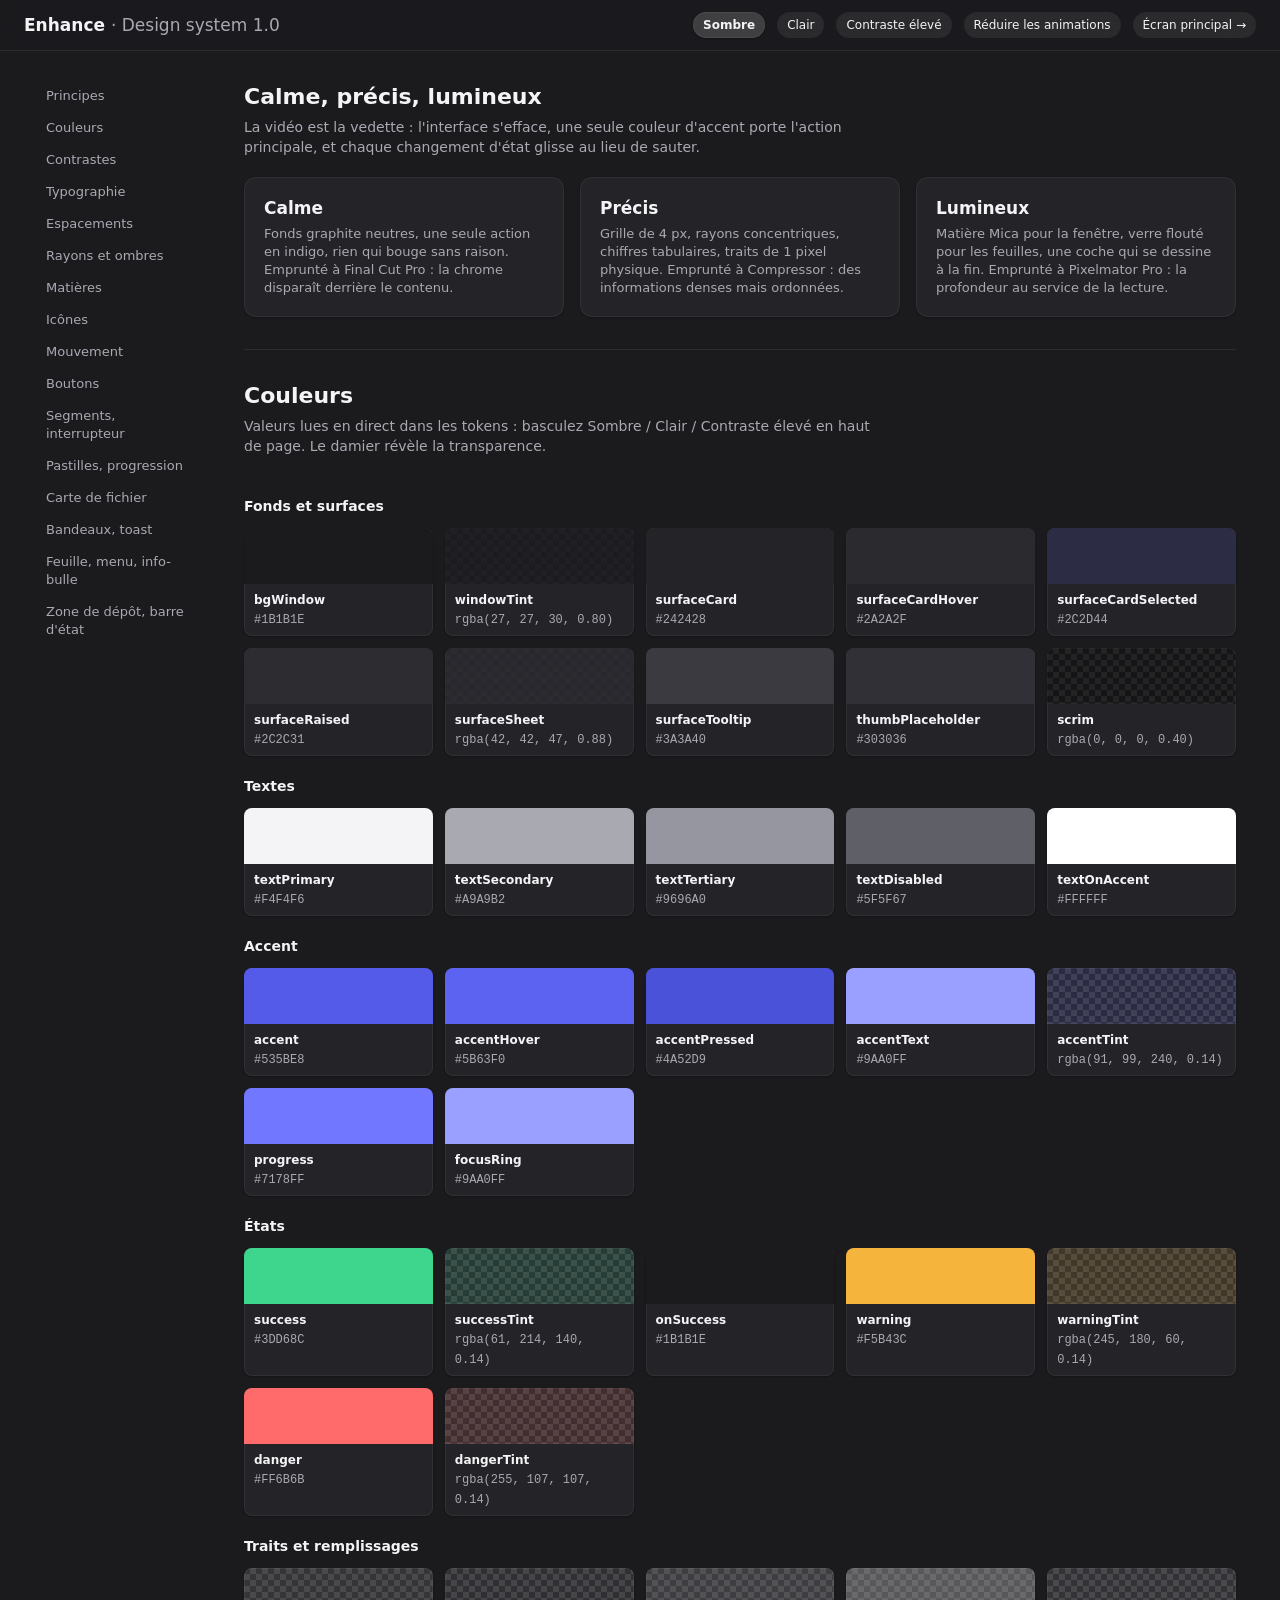
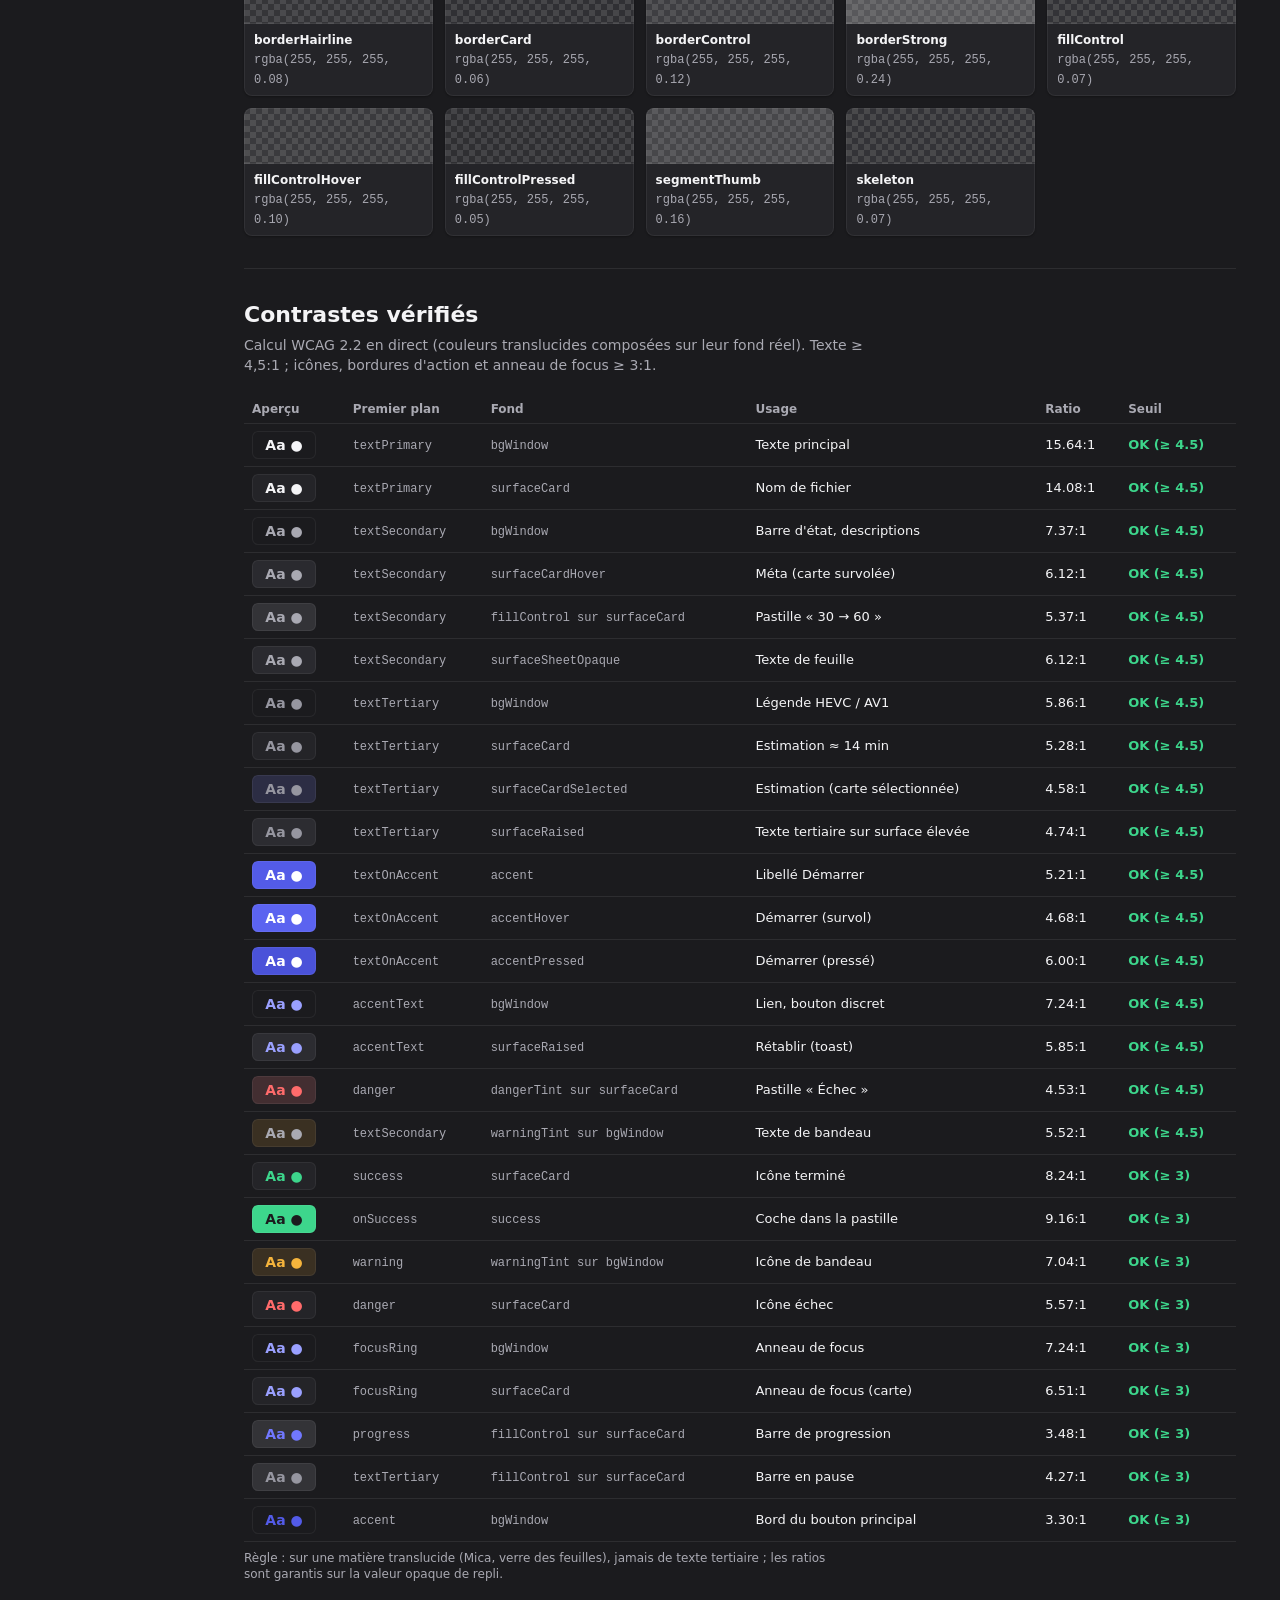
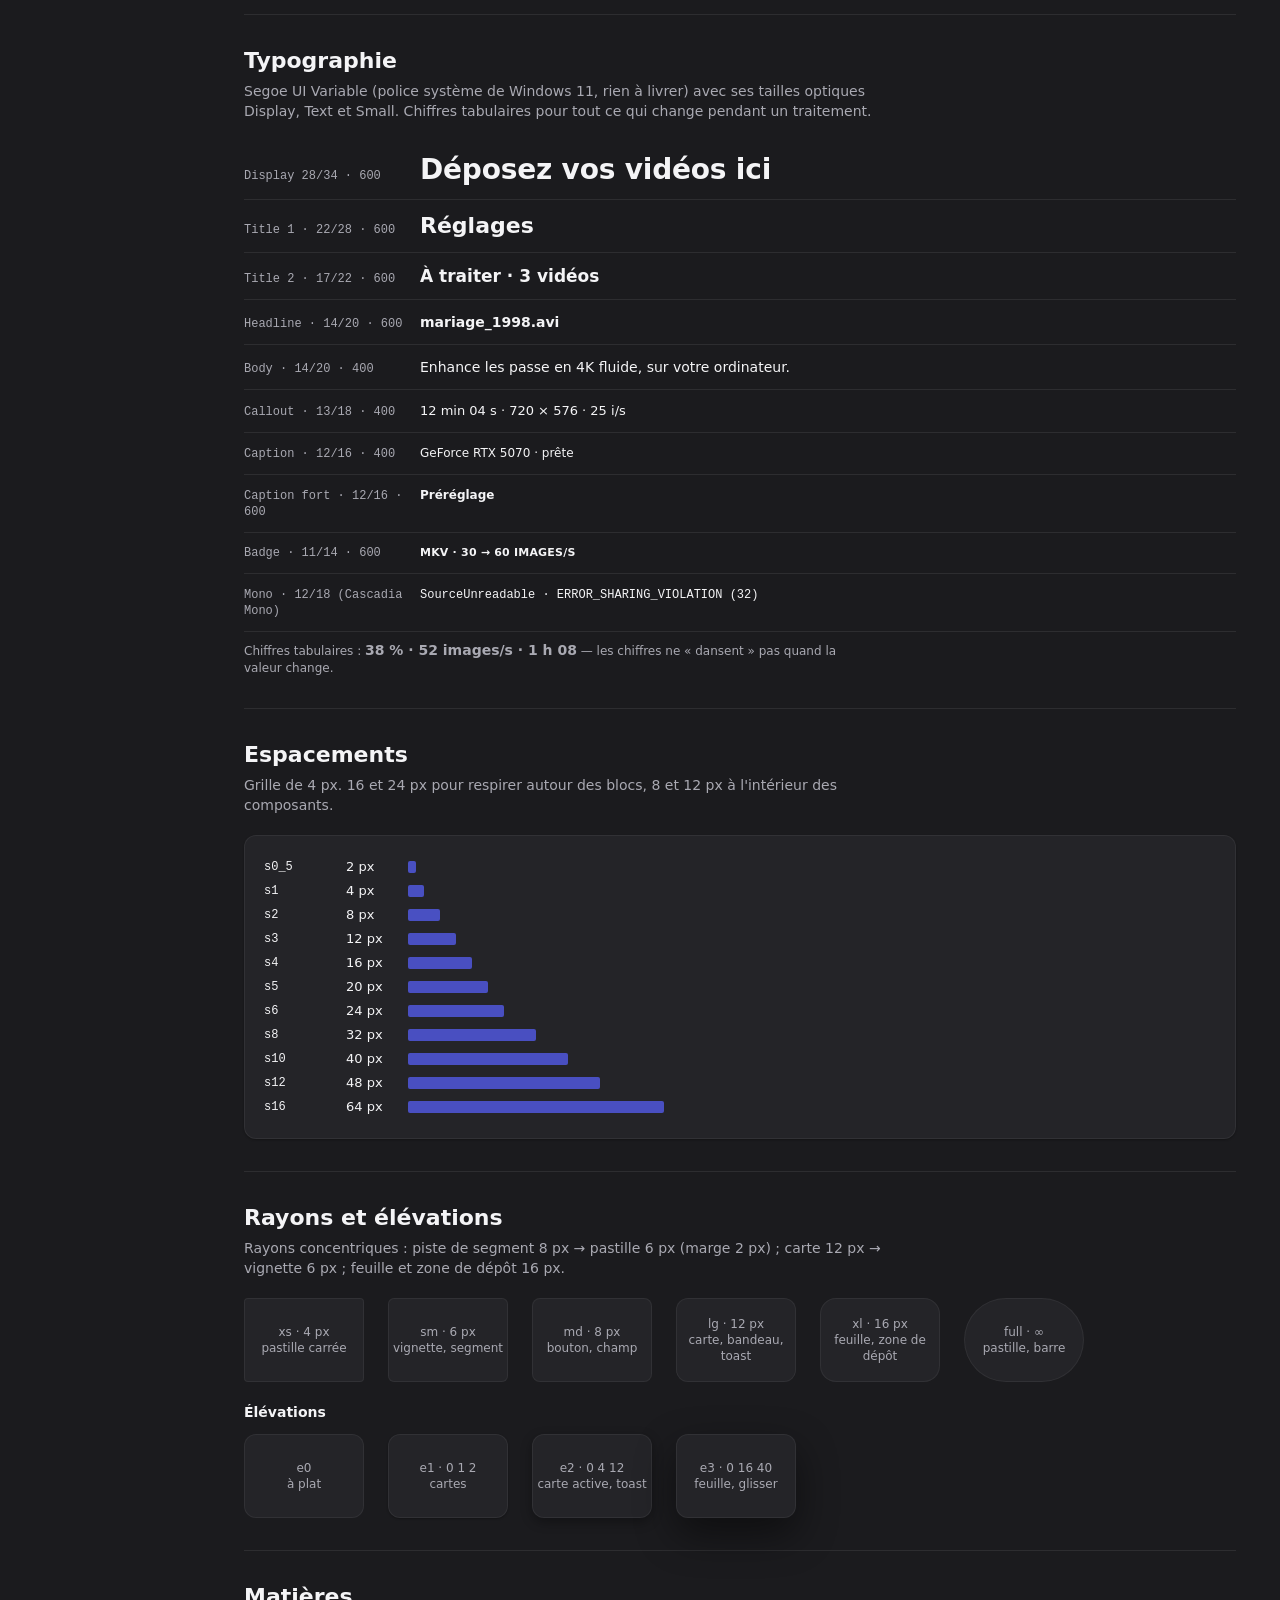
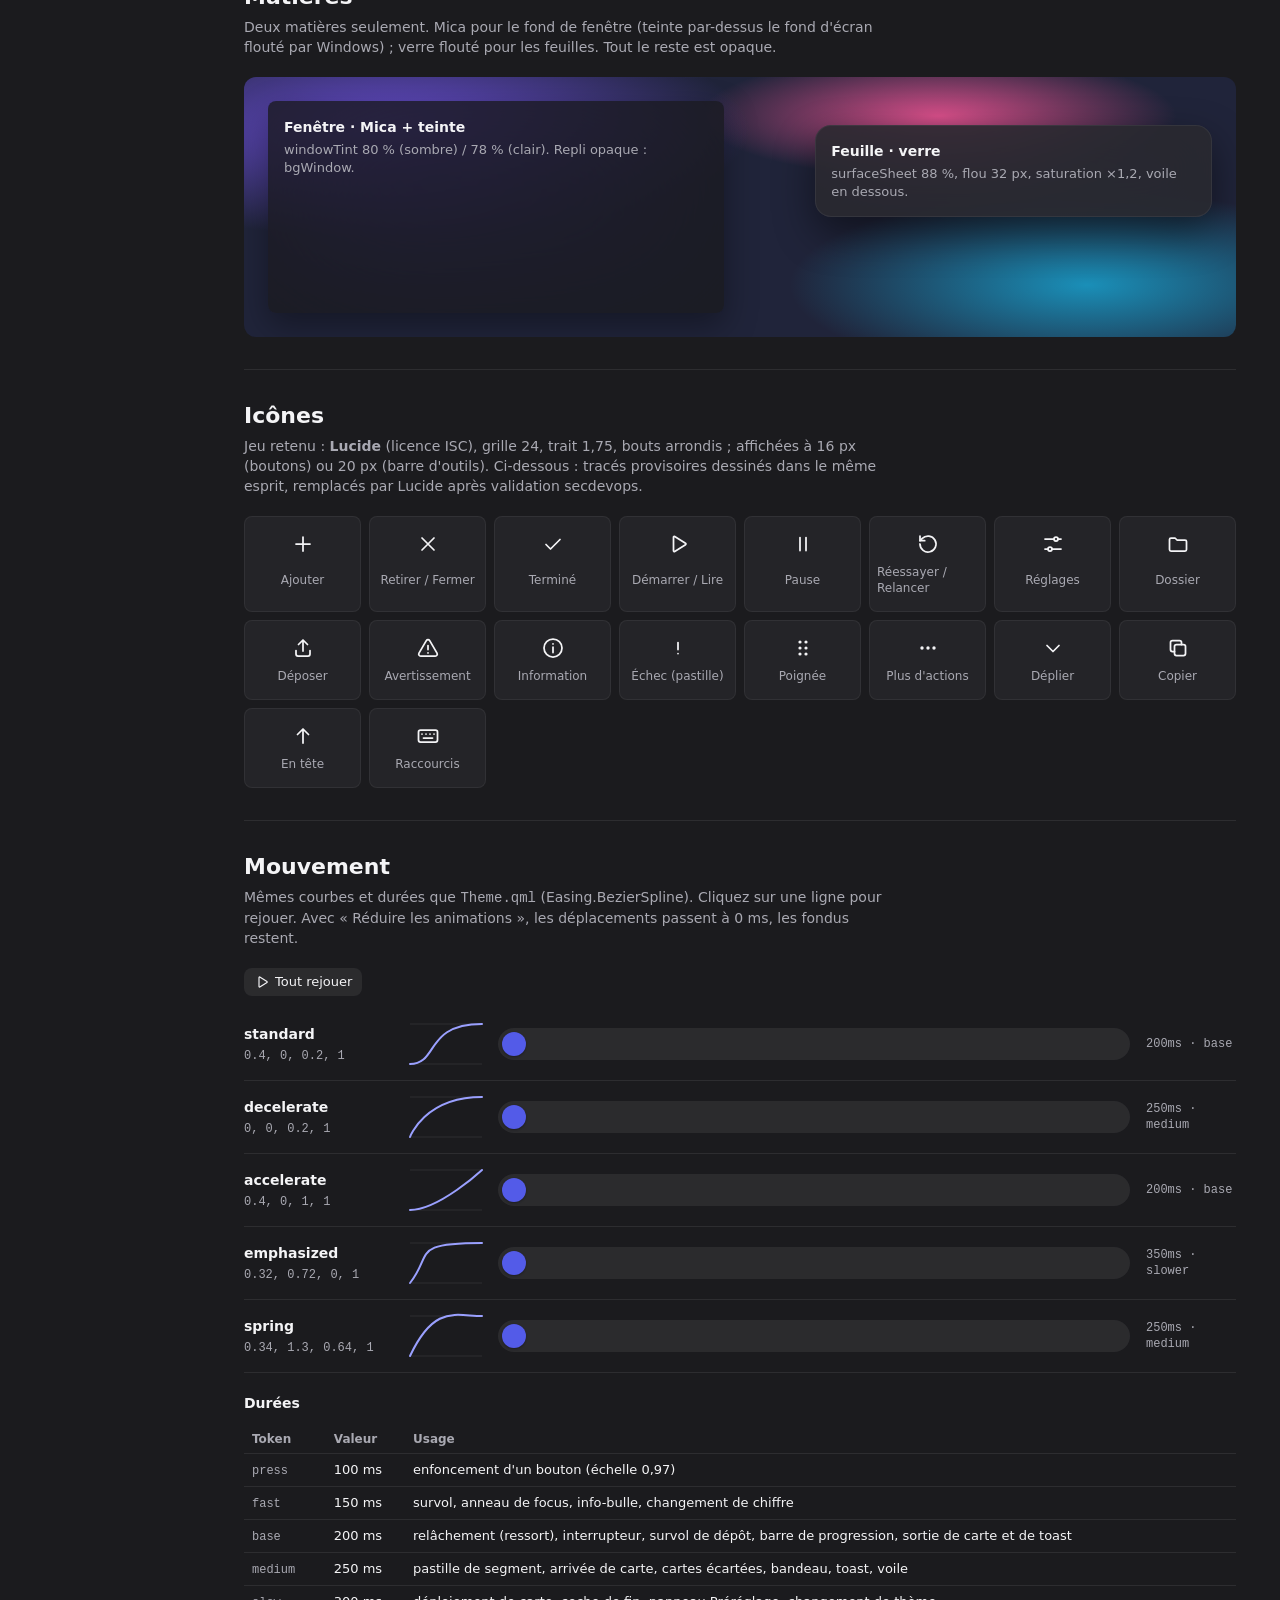
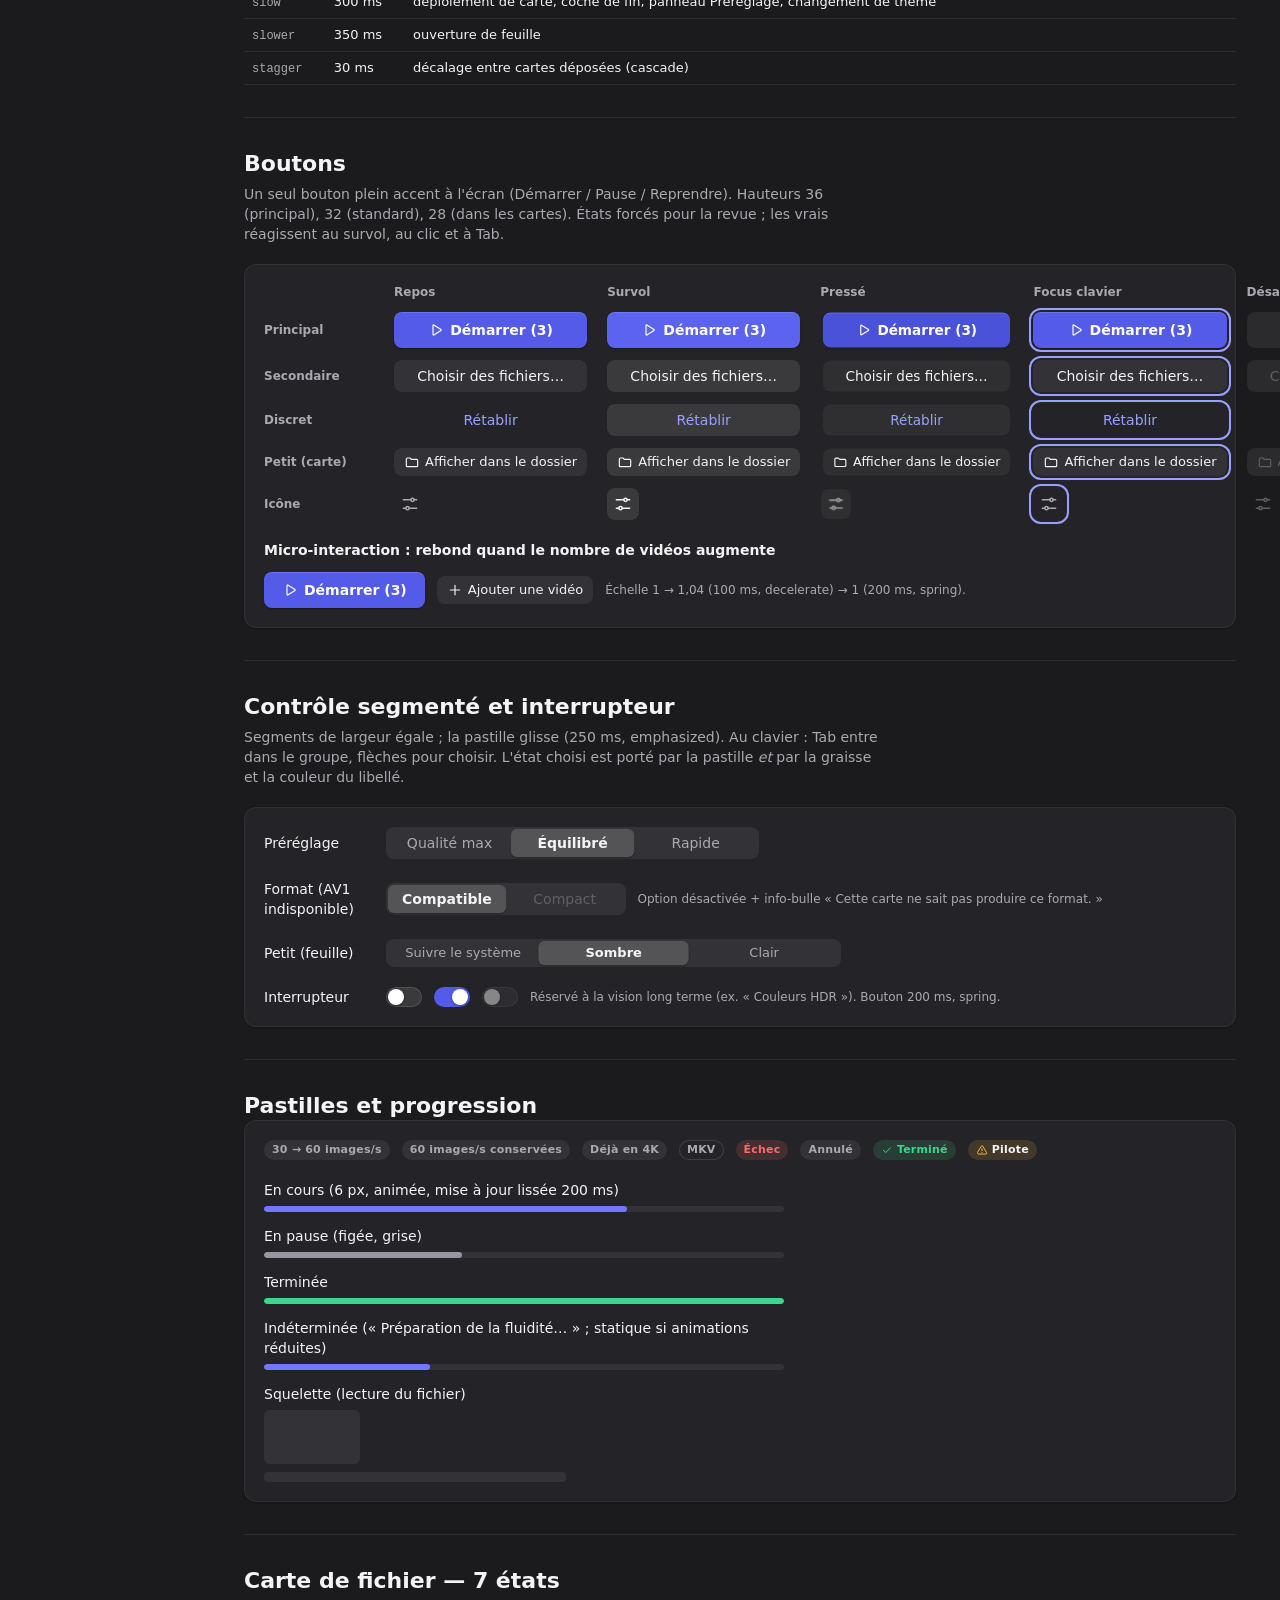
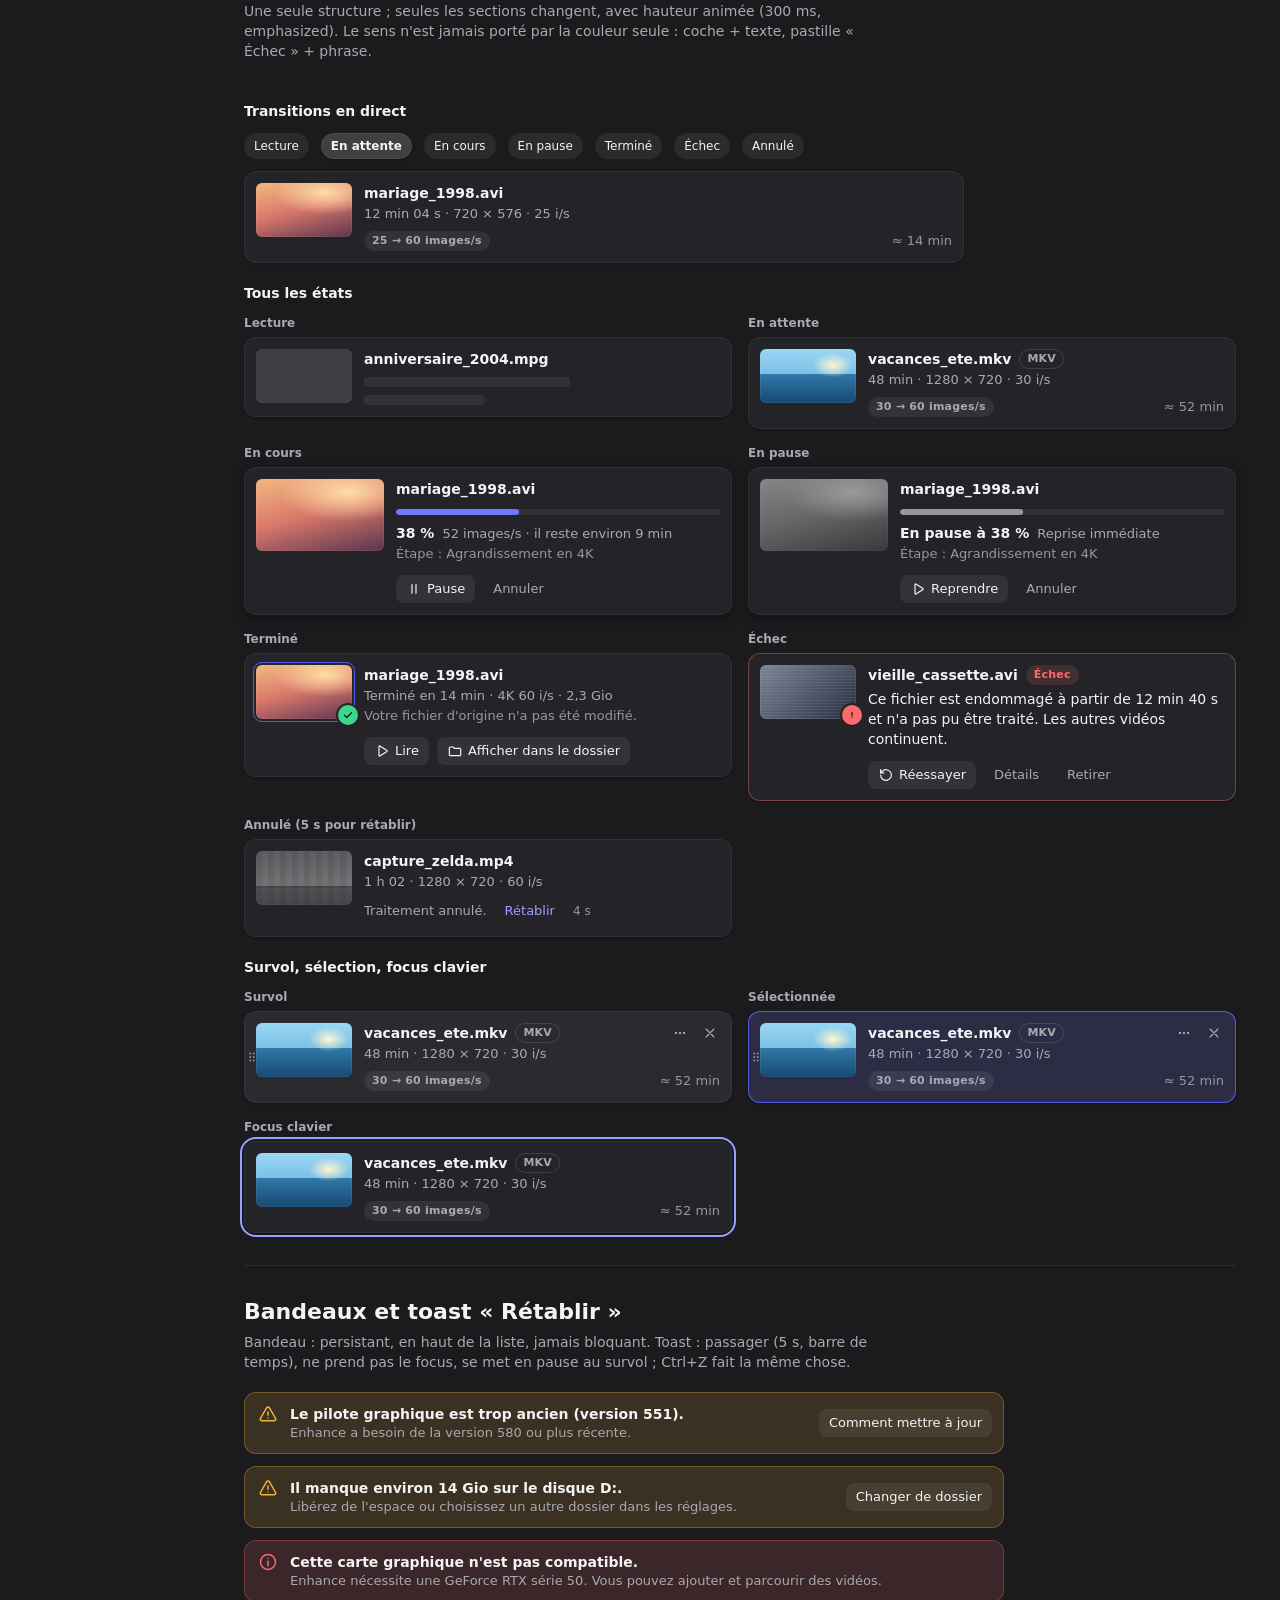
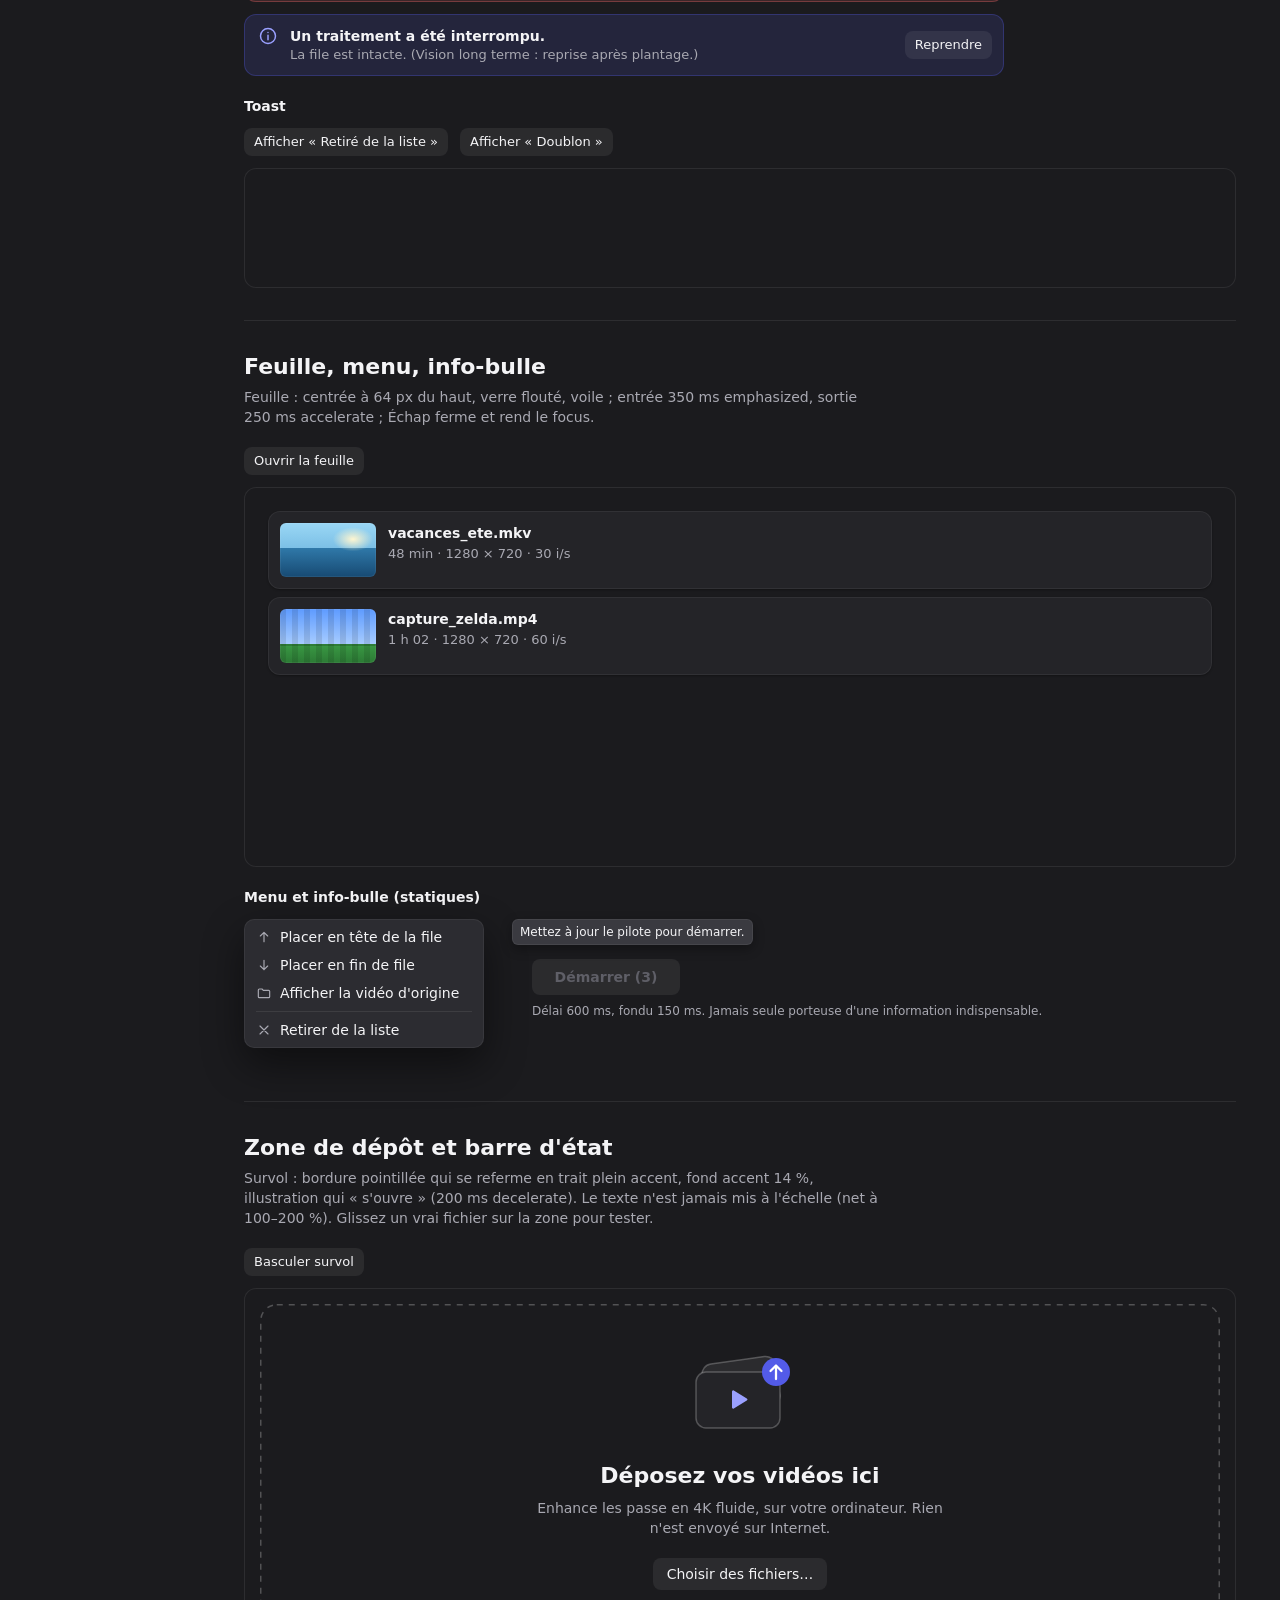
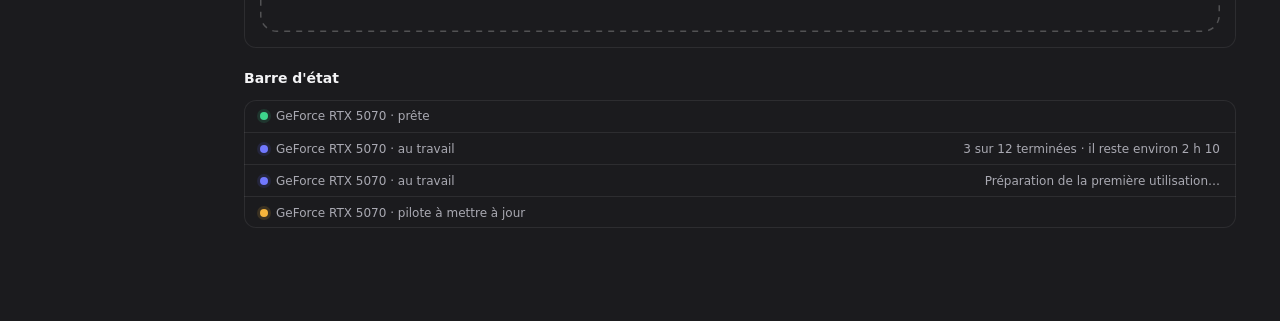
==== docs/design/ui/maquettes/index.html @ 7f54e6cc "docs: notes GPU du spike, design system UI, protocole QA et scripts qualite - docs/gpu : spike et ar" ====
<!DOCTYPE html>
<html lang="fr" data-theme="dark">
<head>
<meta charset="utf-8">
<meta name="viewport" content="width=device-width, initial-scale=1">
<title>Enhance — Design system (catalogue)</title>
<style>
/* =====================================================================
   1. TOKENS — copie conforme de docs/design/ui/tokens.css
   ===================================================================== */
:root {
  --c-bg-window: #1B1B1E; --c-window-tint: rgba(27, 27, 30, 0.80); --c-surface-card: #242428;
  --c-surface-card-hover: #2A2A2F; --c-surface-card-selected: #2C2D44; --c-surface-raised: #2C2C31;
  --c-surface-sheet: rgba(42, 42, 47, 0.88); --c-surface-sheet-opaque: #2A2A2F; --c-surface-tooltip: #3A3A40;
  --c-thumb-placeholder: #303036; --c-border-hairline: rgba(255, 255, 255, 0.08); --c-border-card: rgba(255, 255, 255, 0.06);
  --c-border-control: rgba(255, 255, 255, 0.12); --c-border-strong: rgba(255, 255, 255, 0.24);
  --c-fill-control: rgba(255, 255, 255, 0.07); --c-fill-control-hover: rgba(255, 255, 255, 0.10);
  --c-fill-control-pressed: rgba(255, 255, 255, 0.05); --c-segment-thumb: rgba(255, 255, 255, 0.16);
  --c-segment-selected-text: #F4F4F6; --c-scrim: rgba(0, 0, 0, 0.40);
  --c-text-primary: #F4F4F6; --c-text-secondary: #A9A9B2; --c-text-tertiary: #9696A0; --c-text-disabled: #5F5F67;
  --c-text-on-accent: #FFFFFF; --c-accent: #535BE8; --c-accent-hover: #5B63F0; --c-accent-pressed: #4A52D9;
  --c-accent-text: #9AA0FF; --c-accent-tint: rgba(91, 99, 240, 0.14); --c-progress: #7178FF; --c-focus-ring: #9AA0FF;
  --c-success: #3DD68C; --c-success-tint: rgba(61, 214, 140, 0.14); --c-on-success: #1B1B1E;
  --c-warning: #F5B43C; --c-warning-tint: rgba(245, 180, 60, 0.14); --c-danger: #FF6B6B; --c-danger-tint: rgba(255, 107, 107, 0.14);
  --c-skeleton: rgba(255, 255, 255, 0.07); --c-skeleton-shine: rgba(255, 255, 255, 0.10);
  --c-shadow1: rgba(0, 0, 0, 0.30); --c-shadow2: rgba(0, 0, 0, 0.32); --c-shadow3: rgba(0, 0, 0, 0.48);
  --shadow-e1: 0 1px 2px var(--c-shadow1); --shadow-e2: 0 4px 12px var(--c-shadow2); --shadow-e3: 0 16px 40px var(--c-shadow3);
  --font-display: "Segoe UI Variable Display", "Segoe UI Variable", "Segoe UI", system-ui, sans-serif;
  --font-text: "Segoe UI Variable Text", "Segoe UI Variable", "Segoe UI", system-ui, sans-serif;
  --font-small: "Segoe UI Variable Small", "Segoe UI Variable", "Segoe UI", system-ui, sans-serif;
  --font-mono: "Cascadia Mono", Consolas, monospace;
  --fw-regular: 400; --fw-semibold: 600;
  --t-display: 600 28px/34px var(--font-display); --ls-display: -0.2px;
  --t-title1: 600 22px/28px var(--font-display); --t-title2: 600 17px/22px var(--font-text);
  --t-headline: 600 14px/20px var(--font-text); --t-body: 400 14px/20px var(--font-text);
  --t-callout: 400 13px/18px var(--font-text); --t-caption: 400 12px/16px var(--font-small);
  --t-caption-strong: 600 12px/16px var(--font-small); --t-badge: 600 11px/14px var(--font-small); --ls-badge: 0.2px;
  --t-mono: 400 12px/18px var(--font-mono);
  --s0_5: 2px; --s1: 4px; --s2: 8px; --s3: 12px; --s4: 16px; --s5: 20px; --s6: 24px; --s8: 32px; --s10: 40px; --s12: 48px; --s16: 64px;
  --r-xs: 4px; --r-sm: 6px; --r-md: 8px; --r-lg: 12px; --r-xl: 16px; --r-full: 999px;
  --size-control-sm: 28px; --size-control: 32px; --size-control-lg: 36px; --size-hit-min: 32px;
  --size-icon-sm: 16px; --size-icon: 20px; --size-icon-lg: 24px; --icon-stroke: 1.75;
  --size-toolbar-h: 52px; --size-status-bar-h: 32px; --size-title-bar-h: 32px; --size-card-min-h: 80px;
  --size-thumb-w: 96px; --size-thumb-h: 54px; --size-thumb-active-w: 128px; --size-thumb-active-h: 72px;
  --size-thumb-narrow-w: 56px; --size-thumb-narrow-h: 32px; --size-progress-h: 4px; --size-progress-h-active: 6px;
  --size-badge-h: 20px; --size-status-dot: 8px; --size-check-badge: 20px;
  --size-focus-ring-w: 2px; --size-focus-ring-offset: 2px; --size-border: 1px; --size-drop-zone-border: 1.5px;
  --size-content-max-w: 880px; --size-sheet-w: 520px; --size-sheet-top: 64px; --size-toast-max-w: 480px; --size-primary-min-w: 148px;
  --dur-press: 100ms; --dur-fast: 150ms; --dur-base: 200ms; --dur-medium: 250ms; --dur-slow: 300ms; --dur-slower: 350ms;
  --dur-stagger: 30ms; --dur-theme-fade: 300ms; --dur-highlight-flash: 400ms; --dur-tooltip-delay: 600ms;
  --dur-shimmer: 1400ms; --dur-indeterminate: 1600ms; --dur-toast: 5000ms; --dur-refused-message: 6000ms;
  --move-press: 100ms; --move-fast: 150ms; --move-base: 200ms; --move-medium: 250ms; --move-slow: 300ms; --move-slower: 350ms; --move-stagger: 30ms;
  --ease-standard: cubic-bezier(0.4, 0, 0.2, 1); --ease-decelerate: cubic-bezier(0, 0, 0.2, 1);
  --ease-accelerate: cubic-bezier(0.4, 0, 1, 1); --ease-emphasized: cubic-bezier(0.32, 0.72, 0, 1);
  --ease-spring: cubic-bezier(0.34, 1.3, 0.64, 1); --ease-linear: linear;
}
:root[data-theme="light"] {
  --c-bg-window: #F2F2F5; --c-window-tint: rgba(242, 242, 245, 0.78); --c-surface-card: #FFFFFF;
  --c-surface-card-hover: #F7F7F9; --c-surface-card-selected: #F2F3FD; --c-surface-raised: #FFFFFF;
  --c-surface-sheet: rgba(252, 252, 253, 0.88); --c-surface-sheet-opaque: #FCFCFD; --c-surface-tooltip: #FFFFFF;
  --c-thumb-placeholder: #E4E4E9; --c-border-hairline: rgba(0, 0, 0, 0.08); --c-border-card: rgba(0, 0, 0, 0.06);
  --c-border-control: rgba(0, 0, 0, 0.12); --c-border-strong: rgba(0, 0, 0, 0.22);
  --c-fill-control: rgba(0, 0, 0, 0.05); --c-fill-control-hover: rgba(0, 0, 0, 0.08); --c-fill-control-pressed: rgba(0, 0, 0, 0.11);
  --c-segment-thumb: #FFFFFF; --c-segment-selected-text: #1D1D21; --c-scrim: rgba(0, 0, 0, 0.20);
  --c-text-primary: #1D1D21; --c-text-secondary: #5E5E66; --c-text-tertiary: #6E6E77; --c-text-disabled: #A6A6AD;
  --c-text-on-accent: #FFFFFF; --c-accent: #4B53E0; --c-accent-hover: #434BD6; --c-accent-pressed: #3A42C4;
  --c-accent-text: #4B53E0; --c-accent-tint: rgba(75, 83, 224, 0.08); --c-progress: #4B53E0; --c-focus-ring: #4B53E0;
  --c-success: #1A7F45; --c-success-tint: rgba(26, 127, 69, 0.10); --c-on-success: #FFFFFF;
  --c-warning: #9A5A00; --c-warning-tint: rgba(154, 90, 0, 0.10); --c-danger: #C9302C; --c-danger-tint: rgba(201, 48, 44, 0.08);
  --c-skeleton: rgba(0, 0, 0, 0.06); --c-skeleton-shine: rgba(255, 255, 255, 0.75);
  --c-shadow1: rgba(0, 0, 0, 0.06); --c-shadow2: rgba(0, 0, 0, 0.10); --c-shadow3: rgba(0, 0, 0, 0.18);
}
:root.reduce-motion { --move-press: 0ms; --move-fast: 0ms; --move-base: 0ms; --move-medium: 0ms; --move-slow: 0ms; --move-slower: 0ms; --move-stagger: 0ms; }
@media (prefers-reduced-motion: reduce) {
  :root { --move-press: 0ms; --move-fast: 0ms; --move-base: 0ms; --move-medium: 0ms; --move-slow: 0ms; --move-slower: 0ms; --move-stagger: 0ms; }
}
:root.hc {
  --c-bg-window: #202020; --c-window-tint: #202020; --c-surface-card: #202020; --c-surface-card-hover: #202020;
  --c-surface-card-selected: #202020; --c-surface-raised: #202020; --c-surface-sheet: #202020; --c-surface-sheet-opaque: #202020;
  --c-surface-tooltip: #202020; --c-thumb-placeholder: #202020;
  --c-border-hairline: #FFFFFF; --c-border-card: #FFFFFF; --c-border-control: #FFFFFF; --c-border-strong: #FFFFFF;
  --c-fill-control: #202020; --c-fill-control-hover: #202020; --c-fill-control-pressed: #202020;
  --c-segment-thumb: #8EE3F0; --c-segment-selected-text: #263B50; --c-scrim: transparent;
  --c-text-primary: #FFFFFF; --c-text-secondary: #FFFFFF; --c-text-tertiary: #FFFFFF; --c-text-disabled: #A6A6A6;
  --c-text-on-accent: #263B50; --c-accent: #8EE3F0; --c-accent-hover: #8EE3F0; --c-accent-pressed: #8EE3F0;
  --c-accent-text: #75E9FC; --c-accent-tint: transparent; --c-progress: #8EE3F0; --c-focus-ring: #8EE3F0;
  --c-success: #FFFFFF; --c-success-tint: transparent; --c-on-success: #202020;
  --c-warning: #FFFFFF; --c-warning-tint: transparent; --c-danger: #FFFFFF; --c-danger-tint: transparent;
  --c-skeleton: #A6A6A6; --c-skeleton-shine: #A6A6A6;
  --c-shadow1: transparent; --c-shadow2: transparent; --c-shadow3: transparent; --size-border: 2px;
}

/* =====================================================================
   2. BASE ET COMPOSANTS (identique à ecran-principal.html)
   ===================================================================== */
*, *::before, *::after { box-sizing: border-box; }
html { color-scheme: dark; }
html[data-theme="light"] { color-scheme: light; }
body { margin: 0; font: var(--t-body); color: var(--c-text-primary); -webkit-font-smoothing: antialiased; }
button { font: inherit; color: inherit; margin: 0; }
p, h1, h2, h3 { margin: 0; }
[hidden] { display: none !important; }
.num { font-variant-numeric: tabular-nums; }
.sr-only { position: absolute; width: 1px; height: 1px; overflow: hidden; clip: rect(0 0 0 0); white-space: nowrap; }
::view-transition-old(root), ::view-transition-new(root) { animation-duration: var(--dur-theme-fade); animation-timing-function: var(--ease-standard); }
.ic { width: var(--size-icon-sm); height: var(--size-icon-sm); flex: none; fill: none; stroke: currentColor;
  stroke-width: var(--icon-stroke); stroke-linecap: round; stroke-linejoin: round; }
.ic-20 { width: var(--size-icon); height: var(--size-icon); }
.btn, .icon-btn, .seg, .card, .switch, .link, .chip, .disclosure {
  outline: var(--size-focus-ring-w) solid transparent; outline-offset: 4px; }
.btn:focus-visible, .icon-btn:focus-visible, .card:focus-visible, .switch:focus-visible, .link:focus-visible,
.chip:focus-visible, .disclosure:focus-visible, .is-focus, .seg:has(.seg-item:focus-visible) {
  outline-color: var(--c-focus-ring); outline-offset: var(--size-focus-ring-offset); }
.btn { position: relative; display: inline-flex; align-items: center; justify-content: center; gap: 6px;
  height: var(--size-control); padding: 0 14px; border: 0; border-radius: var(--r-md);
  font: var(--t-body); white-space: nowrap; user-select: none; cursor: default;
  background: var(--c-fill-control); color: var(--c-text-primary);
  box-shadow: inset 0 0 0 var(--size-border) transparent;
  transition: background-color var(--dur-fast) var(--ease-standard), color var(--dur-fast) var(--ease-standard),
    transform var(--move-base) var(--ease-spring), outline-color var(--dur-fast) var(--ease-decelerate),
    outline-offset var(--move-fast) var(--ease-decelerate), box-shadow var(--dur-fast) var(--ease-standard); }
.btn:hover, .btn.is-hover { background: var(--c-fill-control-hover); }
.btn:active, .btn.is-pressed { background: var(--c-fill-control-pressed); transform: scale(0.97);
  transition-duration: var(--dur-press); transition-timing-function: var(--ease-standard); }
.btn[aria-disabled="true"], .btn.is-disabled { background: var(--c-fill-control); color: var(--c-text-disabled); transform: none; }
.btn-primary { height: var(--size-control-lg); min-width: var(--size-primary-min-w); padding: 0 18px; font: var(--t-headline);
  background: var(--c-accent); color: var(--c-text-on-accent);
  box-shadow: var(--shadow-e1), inset 0 1px 0 rgba(255, 255, 255, 0.14); }
.btn-primary:hover, .btn-primary.is-hover { background: var(--c-accent-hover); }
.btn-primary:active, .btn-primary.is-pressed { background: var(--c-accent-pressed); }
.btn-primary[aria-disabled="true"], .btn-primary.is-disabled { background: var(--c-fill-control); color: var(--c-text-disabled); box-shadow: none; }
.btn-plain { background: transparent; color: var(--c-accent-text); }
.btn-plain.neutral { color: var(--c-text-secondary); }
.btn-plain.neutral:hover, .btn-plain.neutral.is-hover { color: var(--c-text-primary); }
.btn-plain[aria-disabled="true"], .btn-plain.is-disabled { background: transparent; }
.btn-sm { height: var(--size-control-sm); padding: 0 10px; gap: 5px; font: var(--t-callout); border-radius: var(--r-md); }
.btn.bump { animation: bump-up var(--move-press) var(--ease-decelerate), bump-down var(--move-base) var(--ease-spring) var(--move-press); }
@keyframes bump-up { to { transform: scale(1.04); } }
@keyframes bump-down { from { transform: scale(1.04); } to { transform: scale(1); } }
.hc .btn { box-shadow: inset 0 0 0 var(--size-border) var(--c-border-control); }
.icon-btn { display: inline-grid; place-items: center; width: var(--size-control); height: var(--size-control); padding: 0;
  border: 0; border-radius: var(--r-md); background: transparent; color: var(--c-text-secondary); cursor: default;
  transition: background-color var(--dur-fast) var(--ease-standard), color var(--dur-fast) var(--ease-standard),
    transform var(--move-base) var(--ease-spring), outline-color var(--dur-fast) var(--ease-decelerate), outline-offset var(--move-fast) var(--ease-decelerate); }
.icon-btn.sm { width: var(--size-control-sm); height: var(--size-control-sm); }
.icon-btn:hover, .icon-btn.is-hover { background: var(--c-fill-control-hover); color: var(--c-text-primary); }
.icon-btn:active, .icon-btn.is-pressed { background: var(--c-fill-control-pressed); transform: scale(0.94); transition-duration: var(--dur-press); }
.icon-btn[aria-disabled="true"] { color: var(--c-text-disabled); background: transparent; }
.link { border: 0; padding: 0 2px; background: none; color: var(--c-accent-text); font: inherit; border-radius: var(--r-xs); cursor: default;
  text-decoration: underline; text-decoration-color: transparent; text-underline-offset: 3px;
  transition: text-decoration-color var(--dur-fast) var(--ease-standard), outline-color var(--dur-fast), outline-offset var(--move-fast); }
.link:hover { text-decoration-color: currentColor; }
.kbd { display: inline-block; min-width: 20px; padding: 1px 6px; border-radius: var(--r-xs); text-align: center;
  font: var(--t-caption-strong); color: var(--c-text-secondary); background: var(--c-fill-control); box-shadow: inset 0 -1px 0 var(--c-border-control); }
.seg { --n: 3; --i: 0; position: relative; display: inline-grid; grid-auto-flow: column; grid-auto-columns: 1fr;
  height: var(--size-control); padding: 2px; border-radius: var(--r-md); background: var(--c-fill-control);
  transition: outline-color var(--dur-fast) var(--ease-decelerate), outline-offset var(--move-fast) var(--ease-decelerate); }
.seg-thumb { position: absolute; top: 2px; bottom: 2px; left: 2px; width: calc((100% - 4px) / var(--n));
  transform: translateX(calc(var(--i) * 100%)); border-radius: var(--r-sm); background: var(--c-segment-thumb);
  box-shadow: 0 1px 2px var(--c-shadow1), 0 0 0 0.5px var(--c-border-card);
  transition: transform var(--move-medium) var(--ease-emphasized); }
.hc .seg-thumb { box-shadow: none; }
.seg-item { position: relative; z-index: 1; display: inline-flex; flex-direction: column; align-items: center; justify-content: center;
  min-width: 0; padding: 0 14px; border: 0; border-radius: var(--r-sm); background: transparent; outline: none;
  font: var(--t-body); color: var(--c-text-secondary); white-space: nowrap; cursor: default;
  transition: color var(--dur-fast) var(--ease-standard), opacity var(--dur-press) var(--ease-standard); }
.seg-item::after { content: attr(data-label); height: 0; overflow: hidden; visibility: hidden; font-weight: var(--fw-semibold); }
.seg-item:hover { color: var(--c-text-primary); }
.seg-item:active { opacity: 0.7; }
.seg-item[aria-checked="true"] { color: var(--c-segment-selected-text); font-weight: var(--fw-semibold); }
.seg-item[aria-disabled="true"] { color: var(--c-text-disabled); }
.seg.sm { height: var(--size-control-sm); }
.seg.sm .seg-item { font: var(--t-callout); padding: 0 10px; }
.seg.sm .seg-item[aria-checked="true"] { font-weight: var(--fw-semibold); }
.switch { position: relative; width: 36px; height: 20px; padding: 0; border: 0; border-radius: 10px; flex: none;
  background: var(--c-fill-control-hover); box-shadow: inset 0 0 0 1px var(--c-border-control);
  transition: background-color var(--dur-base) var(--ease-standard), outline-color var(--dur-fast), outline-offset var(--move-fast); }
.switch::after { content: ""; position: absolute; top: 2px; left: 2px; width: 16px; height: 16px; border-radius: 50%;
  background: #FFFFFF; box-shadow: 0 1px 3px rgba(0, 0, 0, 0.35); transition: transform var(--move-base) var(--ease-spring); }
.switch[aria-checked="true"] { background: var(--c-accent); box-shadow: none; }
.switch[aria-checked="true"]::after { transform: translateX(16px); }
.switch[aria-disabled="true"] { opacity: 0.45; }
.badge { display: inline-flex; align-items: center; gap: 4px; height: var(--size-badge-h); padding: 0 8px; flex: none;
  border-radius: var(--r-full); font: var(--t-badge); letter-spacing: var(--ls-badge); white-space: nowrap;
  background: var(--c-fill-control); color: var(--c-text-secondary); animation: fade-in var(--dur-fast) var(--ease-standard); }
.badge .ic { width: 12px; height: 12px; stroke-width: 2; }
.badge-outline { background: transparent; box-shadow: inset 0 0 0 1px var(--c-border-control); }
.badge-danger { background: var(--c-danger-tint); color: var(--c-danger); }
.badge-success { background: var(--c-success-tint); color: var(--c-success); }
.badge-warning { background: var(--c-warning-tint); color: var(--c-text-primary); }
.badge-warning .ic { color: var(--c-warning); }
@keyframes fade-in { from { opacity: 0; } }
.progress { position: relative; height: var(--size-progress-h); border-radius: var(--r-full); background: var(--c-fill-control); overflow: hidden; }
.progress.active { height: var(--size-progress-h-active); }
.hc .progress { box-shadow: inset 0 0 0 1px var(--c-border-strong); }
.progress-fill { position: absolute; inset: 0 auto 0 0; width: calc(var(--p, 0) * 1%); border-radius: inherit; background: var(--c-progress);
  transition: width var(--move-base) var(--ease-standard), background-color var(--dur-slow) var(--ease-standard); }
.progress.is-paused .progress-fill { background: var(--c-text-tertiary); }
.progress.is-done .progress-fill { background: var(--c-success); }
.progress.is-indeterminate .progress-fill { width: 32%; animation: indeterminate var(--dur-indeterminate) var(--ease-standard) infinite; }
@keyframes indeterminate { from { transform: translateX(-100%); } to { transform: translateX(320%); } }
.reduce-motion .progress.is-indeterminate .progress-fill { animation: none; width: 100%; opacity: 0.4; }
@media (prefers-reduced-motion: reduce) { .progress.is-indeterminate .progress-fill { animation: none; width: 100%; opacity: 0.4; } }
.skel { position: relative; overflow: hidden; border-radius: var(--r-xs); background: var(--c-skeleton); }
.skel::after { content: ""; position: absolute; inset: 0; transform: translateX(-100%);
  background: linear-gradient(90deg, transparent, var(--c-skeleton-shine), transparent);
  animation: shimmer var(--dur-shimmer) linear infinite; }
@keyframes shimmer { to { transform: translateX(100%); } }
.reduce-motion .skel::after { animation: none; opacity: 0; }
@media (prefers-reduced-motion: reduce) { .skel::after { animation: none; opacity: 0; } }
.skel-line { height: 10px; margin-top: 8px; }
.sec { display: grid; grid-template-rows: 0fr; opacity: 0; visibility: hidden;
  transition: grid-template-rows var(--move-slow) var(--ease-emphasized), opacity var(--dur-fast) var(--ease-standard), visibility 0s linear var(--move-slow); }
.sec.open { grid-template-rows: 1fr; opacity: 1; visibility: visible;
  transition: grid-template-rows var(--move-slow) var(--ease-emphasized), opacity var(--dur-base) var(--ease-standard) 60ms, visibility 0s; }
.sec > div { min-height: 0; overflow: hidden; padding: 4px; margin: -4px; }
.card { position: relative; display: grid; grid-template-columns: auto minmax(0, 1fr); column-gap: var(--s3); align-items: start;
  min-height: var(--size-card-min-h); padding: var(--s3); border-radius: var(--r-lg);
  background: var(--c-surface-card); box-shadow: var(--shadow-e1), inset 0 0 0 var(--size-border) var(--c-border-card);
  transition: background-color var(--dur-fast) var(--ease-standard), box-shadow var(--dur-slow) var(--ease-standard),
    outline-color var(--dur-fast) var(--ease-decelerate), outline-offset var(--move-fast) var(--ease-decelerate); }
.card:hover, .card.is-hover { background: var(--c-surface-card-hover); }
.card.is-selected { background: var(--c-surface-card-selected); box-shadow: var(--shadow-e1), inset 0 0 0 var(--size-border) var(--c-accent); }
.card[data-state="running"], .card[data-state="paused"] { box-shadow: var(--shadow-e2), inset 0 0 0 var(--size-border) var(--c-border-card); }
.card[data-state="failed"] { box-shadow: var(--shadow-e1), inset 0 0 0 var(--size-border) color-mix(in srgb, var(--c-danger) 40%, transparent); }
.card.flash { animation: flash var(--dur-highlight-flash) var(--ease-standard); }
@keyframes flash { 50% { background: var(--c-accent-tint); } }
.grip { position: absolute; left: 1px; top: 50%; width: 10px; height: 24px; margin-top: -12px; display: grid; place-items: center;
  color: var(--c-text-tertiary); opacity: 0; transition: opacity var(--dur-fast) var(--ease-standard); }
.grip .ic { width: 14px; height: 14px; }
.card[data-state="waiting"]:hover .grip, .card[data-state="waiting"].is-hover .grip,
.card[data-state="waiting"]:focus-visible .grip, .card[data-state="waiting"].is-selected .grip { opacity: 1; }
.thumb { position: relative; width: var(--size-thumb-w); height: var(--size-thumb-h); border-radius: var(--r-sm);
  background: var(--c-thumb-placeholder);
  transition: width var(--move-slow) var(--ease-emphasized), height var(--move-slow) var(--ease-emphasized); }
.thumb-img { position: absolute; inset: 0; border-radius: inherit; box-shadow: inset 0 0 0 1px rgba(255, 255, 255, 0.06);
  transition: opacity var(--dur-slow) var(--ease-standard), filter var(--dur-slow) var(--ease-standard); }
.thumb .skel { position: absolute; inset: 0; border-radius: inherit; opacity: 0; transition: opacity var(--dur-base); }
.thumb::after { content: ""; position: absolute; inset: -3px; border-radius: 9px; border: 1.5px solid var(--c-accent);
  opacity: 0; transform: scale(0.96); transition: opacity var(--dur-slow) var(--ease-standard), transform var(--move-slow) var(--ease-spring); }
.thumb-badge { position: absolute; right: -6px; bottom: -6px; z-index: 1; width: var(--size-check-badge); height: var(--size-check-badge);
  display: grid; place-items: center; border-radius: 50%; box-shadow: 0 0 0 2px var(--c-surface-card);
  opacity: 0; transform: scale(0.6);
  transition: opacity var(--dur-fast) var(--ease-standard), transform var(--move-slow) var(--ease-spring), box-shadow var(--dur-fast); }
.card:hover .thumb-badge { box-shadow: 0 0 0 2px var(--c-surface-card-hover); }
.thumb-badge .ic { width: 12px; height: 12px; stroke-width: 2.5; }
.thumb-badge.ok { background: var(--c-success); color: var(--c-on-success); }
.thumb-badge.ok path { stroke-dasharray: 20; stroke-dashoffset: 20; transition: stroke-dashoffset var(--move-slow) var(--ease-standard) 120ms; }
.thumb-badge.ko { background: var(--c-danger); color: var(--c-on-success); }
.card[data-state="reading"] .thumb-img { opacity: 0; }
.card[data-state="reading"] .thumb .skel { opacity: 1; }
.card[data-state="running"] .thumb, .card[data-state="paused"] .thumb { width: var(--size-thumb-active-w); height: var(--size-thumb-active-h); }
.card[data-state="paused"] .thumb-img { filter: grayscale(1); opacity: 0.6; }
.card[data-state="cancelled"] .thumb-img, .card[data-state="cancelPending"] .thumb-img { filter: grayscale(1); opacity: 0.45; }
.card[data-state="done"] .thumb::after { opacity: 1; transform: none; }
.card[data-state="done"] .thumb-badge.ok, .card[data-state="failed"] .thumb-badge.ko { opacity: 1; transform: none; }
.card[data-state="done"] .thumb-badge.ok path { stroke-dashoffset: 0; }
.card-head { display: flex; align-items: center; gap: var(--s2); min-width: 0; min-height: 20px; padding-right: 64px; }
.card-name { min-width: 0; font: var(--t-headline); overflow: hidden; text-overflow: ellipsis; white-space: nowrap; }
.card-actions { position: absolute; top: 8px; right: 8px; display: flex; gap: 2px; opacity: 0;
  transition: opacity var(--dur-fast) var(--ease-standard); }
.card:hover .card-actions, .card.is-hover .card-actions, .card:focus-within .card-actions, .card.is-selected .card-actions { opacity: 1; }
.card-meta { padding-top: 2px; font: var(--t-callout); color: var(--c-text-secondary); }
.card-info { display: flex; flex-wrap: wrap; align-items: center; gap: 6px; padding-top: 8px; }
.card-note { display: flex; align-items: center; gap: 6px; padding-top: 6px; font: var(--t-callout); color: var(--c-text-secondary); }
.card-note .ic { color: var(--c-text-tertiary); }
.est { margin-left: auto; font: var(--t-callout); color: var(--c-text-tertiary); white-space: nowrap; }
.run { padding-top: 10px; }
.run-line { display: flex; flex-wrap: wrap; align-items: baseline; column-gap: 8px; padding-top: 8px; }
.run-pct { font: var(--t-headline); }
.run-stats { font: var(--t-callout); color: var(--c-text-secondary); }
.run-step { padding-top: 2px; font: var(--t-callout); color: var(--c-text-tertiary); }
.card-buttons { display: flex; flex-wrap: wrap; gap: var(--s2); padding-top: var(--s3); }
.done-line { padding-top: 2px; font: var(--t-callout); color: var(--c-text-secondary); }
.reassure { padding-top: 2px; font: var(--t-callout); color: var(--c-text-tertiary); }
.fail-msg { padding-top: 4px; font: var(--t-body); color: var(--c-text-primary); max-width: 62ch; }
.cancel-row { display: flex; flex-wrap: wrap; align-items: center; gap: var(--s2); padding-top: 6px; font: var(--t-callout); color: var(--c-text-secondary); }
.countdown { font: var(--t-caption); color: var(--c-text-tertiary); }
.img-mariage { background: radial-gradient(120% 90% at 72% 18%, #FFDDA6 0%, transparent 45%), linear-gradient(165deg, #F2B880 0%, #D9776A 48%, #5A3550 100%); }
.img-mer { background: radial-gradient(30% 32% at 76% 30%, #FFF6D0 0%, transparent 70%), linear-gradient(180deg, #9AD7F5 0%, #7CC0E6 46%, #2F78A8 47%, #174A73 100%); }
.img-jeu { background: linear-gradient(180deg, transparent 64%, rgba(0, 0, 0, 0.18) 64% 68%, transparent 68%),
  repeating-linear-gradient(90deg, rgba(0, 0, 0, 0.10) 0 6px, transparent 6px 12px), linear-gradient(180deg, #5E9BFF 0%, #A5CBFF 64%, #3A9A44 64%, #2C7A35 100%); }
.img-vhs { background: repeating-linear-gradient(0deg, rgba(255, 255, 255, 0.07) 0 1px, transparent 1px 3px), linear-gradient(135deg, #7A8494 0%, #273042 100%); }
.img-salon { background: radial-gradient(38% 52% at 58% 44%, #E8C29A 0%, transparent 70%), radial-gradient(90% 90% at 50% 50%, #8A6146 0%, #3B2A22 100%); }
.img-gen { background: linear-gradient(135deg, hsl(var(--h) 55% 62%), hsl(calc(var(--h) + 40) 45% 30%)); }
.banner { display: grid; grid-template-columns: auto minmax(0, 1fr) auto; align-items: start; gap: var(--s3);
  padding: var(--s3) var(--s3) var(--s3) 14px; border-radius: var(--r-lg);
  background: var(--c-warning-tint); box-shadow: inset 0 0 0 var(--size-border) color-mix(in srgb, var(--c-warning) 30%, transparent); }
.banner > .ic { width: var(--size-icon); height: var(--size-icon); color: var(--c-warning); margin-top: 0; }
.banner.danger { background: var(--c-danger-tint); box-shadow: inset 0 0 0 var(--size-border) color-mix(in srgb, var(--c-danger) 30%, transparent); }
.banner.danger > .ic { color: var(--c-danger); }
.banner.info { background: var(--c-accent-tint); box-shadow: inset 0 0 0 var(--size-border) color-mix(in srgb, var(--c-accent) 30%, transparent); }
.banner.info > .ic { color: var(--c-accent-text); }
.banner-title { font: var(--t-headline); }
.banner-text { font: var(--t-callout); color: var(--c-text-secondary); }
.banner .btn { align-self: center; }
.toast { position: relative; display: flex; align-items: center; gap: var(--s3); max-width: var(--size-toast-max-w);
  min-height: 44px; padding: 6px 6px 6px var(--s4); overflow: hidden; pointer-events: auto;
  border-radius: var(--r-lg); background: var(--c-surface-raised); box-shadow: var(--shadow-e2), inset 0 0 0 var(--size-border) var(--c-border-card);
  font: var(--t-body); animation: toast-fade-in var(--dur-medium) var(--ease-decelerate) both, toast-rise-in var(--move-medium) var(--ease-decelerate) both; }
.toast.out { animation: toast-fade-out var(--dur-base) var(--ease-accelerate) both, toast-sink-out var(--move-base) var(--ease-accelerate) both; }
.toast-text { flex: 1; min-width: 0; }
.toast-timer { position: absolute; left: 0; right: 0; bottom: 0; height: 2px; background: var(--c-accent-text); opacity: 0.45;
  transform-origin: left; animation: toast-timer var(--dur-toast) linear forwards; }
.reduce-motion .toast-timer { opacity: 0; }
.toast:hover .toast-timer, .toast:focus-within .toast-timer { animation-play-state: paused; }
@keyframes toast-fade-in { from { opacity: 0; } }
@keyframes toast-rise-in { from { transform: translateY(8px); } }
@keyframes toast-fade-out { to { opacity: 0; } }
@keyframes toast-sink-out { to { transform: translateY(8px); } }
@keyframes toast-timer { to { transform: scaleX(0); } }
.tip { position: absolute; z-index: 50; max-width: 280px; padding: 5px 8px; border-radius: var(--r-sm); pointer-events: none;
  background: var(--c-surface-tooltip); color: var(--c-text-primary); font: var(--t-caption);
  box-shadow: var(--shadow-e2), inset 0 0 0 1px var(--c-border-card);
  opacity: 0; transition: opacity var(--dur-fast) var(--ease-standard); }
.tip.show { opacity: 1; }
.menu { position: absolute; z-index: 40; min-width: 220px; padding: 4px; border-radius: 10px;
  background: var(--c-surface-raised); box-shadow: var(--shadow-e3), inset 0 0 0 1px var(--c-border-card);
  opacity: 0; transform: scale(0.97); transform-origin: top right; pointer-events: none;
  transition: opacity var(--dur-fast) var(--ease-standard), transform var(--move-fast) var(--ease-decelerate); }
.menu.open { opacity: 1; transform: none; pointer-events: auto; }
.menu-item { display: flex; align-items: center; gap: 8px; width: 100%; height: 28px; padding: 0 8px; border: 0; border-radius: var(--r-sm);
  background: transparent; font: var(--t-body); color: var(--c-text-primary); text-align: left; cursor: default; outline: none;
  transition: background-color var(--dur-fast) var(--ease-standard); }
.menu-item .ic { color: var(--c-text-secondary); }
.menu-item:hover, .menu-item:focus-visible { background: var(--c-fill-control-hover); }
.hc .menu-item:focus-visible { outline: 2px solid var(--c-focus-ring); outline-offset: -2px; }
.menu-sep { height: 1px; margin: 4px 8px; background: var(--c-border-hairline); }
.scrim { position: absolute; inset: 0; z-index: 30; background: var(--c-scrim); opacity: 0; visibility: hidden;
  transition: opacity var(--dur-medium) var(--ease-standard), visibility 0s linear var(--dur-medium); }
.scrim.open { opacity: 1; visibility: visible; transition: opacity var(--dur-medium) var(--ease-standard), visibility 0s; }
.sheet { position: absolute; z-index: 31; left: 50%; top: var(--size-sheet-top); width: min(var(--size-sheet-w), calc(100% - 32px));
  max-height: calc(100% - var(--size-sheet-top) - 24px); display: flex; flex-direction: column;
  border-radius: var(--r-xl); background: var(--c-surface-sheet);
  -webkit-backdrop-filter: blur(32px) saturate(1.2); backdrop-filter: blur(32px) saturate(1.2);
  box-shadow: var(--shadow-e3), inset 0 0 0 var(--size-border) var(--c-border-card);
  opacity: 0; visibility: hidden; transform: translateX(-50%) translateY(-12px) scale(0.98);
  transition: opacity var(--dur-medium) var(--ease-accelerate), transform var(--move-medium) var(--ease-accelerate), visibility 0s linear var(--dur-medium); }
.sheet.open { opacity: 1; visibility: visible; transform: translateX(-50%);
  transition: opacity var(--dur-slower) var(--ease-emphasized), transform var(--move-slower) var(--ease-emphasized), visibility 0s; }
.sheet-head { padding: var(--s6) var(--s6) var(--s2); }
.sheet-title { font: var(--t-title1); }
.sheet-sub { padding-top: 4px; font: var(--t-callout); color: var(--c-text-secondary); }
.sheet-body { padding: var(--s2) var(--s6); overflow: auto; }
.sheet-section { padding: var(--s3) 0; border-top: 1px solid var(--c-border-hairline); }
.sheet-section:first-child { border-top: 0; }
.sheet-section h3 { font: var(--t-headline); padding-bottom: var(--s2); }
.sheet-section p { font: var(--t-callout); color: var(--c-text-secondary); }
.sheet-row { display: flex; align-items: center; justify-content: space-between; gap: var(--s4); }
.sheet-foot { display: flex; justify-content: flex-end; gap: var(--s2); padding: var(--s4) var(--s6) var(--s6); }
.sheet-foot .btn-primary { min-width: 96px; height: var(--size-control); }
.mono-box { margin-top: var(--s2); padding: var(--s3); border-radius: var(--r-md); background: var(--c-fill-control);
  font: var(--t-mono); color: var(--c-text-primary); white-space: pre-wrap; word-break: break-word; user-select: text; }
.disclosure { display: inline-flex; align-items: center; gap: 6px; height: 28px; padding: 0 6px; margin-left: -6px; border: 0; border-radius: var(--r-sm);
  background: transparent; font: var(--t-callout); color: var(--c-text-secondary); cursor: default;
  transition: background-color var(--dur-fast), color var(--dur-fast), outline-color var(--dur-fast), outline-offset var(--move-fast); }
.disclosure:hover { background: var(--c-fill-control); color: var(--c-text-primary); }
.disclosure .ic { transition: transform var(--move-base) var(--ease-standard); }
.disclosure[aria-expanded="true"] .ic { transform: rotate(180deg); }
.drop { position: relative; display: grid; place-items: center; min-height: 300px; height: 100%; padding: var(--s8) var(--s6);
  border-radius: var(--r-xl); text-align: center; background: transparent;
  transition: background-color var(--dur-fast) var(--ease-accelerate); }
.drop-border { position: absolute; inset: 0; width: 100%; height: 100%; overflow: visible; pointer-events: none; }
.drop-border rect { x: 0.75px; y: 0.75px; width: calc(100% - 1.5px); height: calc(100% - 1.5px); rx: 16px; fill: none;
  stroke: var(--c-border-strong); stroke-width: var(--size-drop-zone-border); stroke-dasharray: 6 6;
  transition: stroke var(--dur-fast) var(--ease-accelerate), stroke-dasharray var(--dur-fast) var(--ease-accelerate); }
.drop.hover { background: var(--c-accent-tint); transition-duration: var(--dur-base); transition-timing-function: var(--ease-decelerate); }
.drop.hover .drop-border rect { stroke: var(--c-accent); stroke-dasharray: 6 0; transition-duration: var(--dur-base); transition-timing-function: var(--ease-decelerate); }
.drop-stack { display: grid; justify-items: center; gap: var(--s2); max-width: 440px; }
.illus { width: 120px; height: 96px; margin-bottom: var(--s3); overflow: visible; }
.illus * { transform-box: fill-box; transform-origin: center; }
.illus .il-back { fill: var(--c-fill-control); stroke: var(--c-border-strong); stroke-width: 1.5; transform: rotate(-8deg);
  transition: transform var(--move-base) var(--ease-decelerate); }
.illus .il-front { fill: var(--c-surface-card); stroke: var(--c-border-strong); stroke-width: 1.5; transition: transform var(--move-base) var(--ease-decelerate), stroke var(--dur-base); }
.illus .il-play { fill: var(--c-accent-text); transition: transform var(--move-base) var(--ease-decelerate); }
.illus .il-badge { fill: var(--c-accent); transition: transform var(--move-base) var(--ease-spring); }
.illus .il-arrow { fill: none; stroke: #FFFFFF; stroke-width: 2.25; stroke-linecap: round; stroke-linejoin: round; transition: transform var(--move-base) var(--ease-spring); }
.drop.hover .il-back { transform: rotate(-14deg) translate(-4px, -2px); }
.drop.hover .il-front { transform: translateY(-3px) scale(1.02); stroke: var(--c-accent); }
.drop.hover .il-play { transform: translateY(-3px) scale(1.02); }
.drop.hover .il-badge, .drop.hover .il-arrow { transform: translateY(-5px) scale(1.06); }
.drop-title { font: var(--t-title1); }
.drop-swap { display: grid; }
.drop-swap > * { grid-area: 1 / 1; transition: opacity var(--dur-fast) var(--ease-standard); }
.drop .when-hover { opacity: 0; }
.drop.hover .when-hover { opacity: 1; }
.drop.hover .when-rest { opacity: 0; }
.drop-sub { font: var(--t-body); color: var(--c-text-secondary); transition: opacity var(--dur-fast); }
.drop .btn { margin-top: var(--s3); transition: opacity var(--dur-fast), background-color var(--dur-fast), transform var(--move-base) var(--ease-spring), outline-color var(--dur-fast), outline-offset var(--move-fast); }
.drop.hover .drop-sub, .drop.hover .btn { opacity: 0; }
.statusbar { display: flex; align-items: center; justify-content: space-between; gap: var(--s4);
  height: var(--size-status-bar-h); padding: 0 var(--s4); border-top: 1px solid var(--c-border-hairline);
  font: var(--t-caption); color: var(--c-text-secondary); white-space: nowrap; }
.status-gpu { display: flex; align-items: center; gap: var(--s2); min-width: 0; }
.dot { width: var(--size-status-dot); height: var(--size-status-dot); border-radius: 50%; flex: none; background: var(--c-success);
  box-shadow: 0 0 0 3px var(--c-success-tint); transition: background-color var(--dur-slow), box-shadow var(--dur-slow); }
.dot.warn { background: var(--c-warning); box-shadow: 0 0 0 3px var(--c-warning-tint); }
.dot.busy { background: var(--c-progress); box-shadow: 0 0 0 3px var(--c-accent-tint); }
.status-sum { overflow: hidden; text-overflow: ellipsis; }
.scroll::-webkit-scrollbar { width: 12px; }
.scroll::-webkit-scrollbar-track { background: transparent; }
.scroll::-webkit-scrollbar-thumb { border: 4px solid transparent; border-radius: 6px; background: var(--c-fill-control-hover) padding-box; }
.scroll::-webkit-scrollbar-thumb:hover { background: var(--c-border-strong) padding-box; }

/* =====================================================================
   3. MISE EN PAGE DU CATALOGUE
   ===================================================================== */
body { background: var(--c-bg-window); }
.chip { height: 26px; padding: 0 10px; border: 0; border-radius: var(--r-full); background: var(--c-fill-control); color: inherit; font: var(--t-caption); cursor: default;
  transition: background-color var(--dur-fast), outline-color var(--dur-fast), outline-offset var(--move-fast); }
.chip:hover { background: var(--c-fill-control-hover); }
.chip[aria-pressed="true"] { background: var(--c-segment-thumb); font-weight: var(--fw-semibold); box-shadow: 0 1px 2px var(--c-shadow1), inset 0 0 0 1px var(--c-border-card); }
.top { position: sticky; top: 0; z-index: 60; display: flex; flex-wrap: wrap; align-items: center; gap: var(--s2) var(--s4);
  padding: var(--s3) var(--s6); background: var(--c-window-tint); -webkit-backdrop-filter: blur(24px) saturate(1.3); backdrop-filter: blur(24px) saturate(1.3);
  border-bottom: 1px solid var(--c-border-hairline); }
.top h1 { font: var(--t-title2); flex: 1; min-width: 240px; }
.top h1 span { color: var(--c-text-secondary); font-weight: var(--fw-regular); }
.layout { display: grid; grid-template-columns: 200px minmax(0, 1fr); max-width: 1240px; margin: 0 auto; }
nav { position: sticky; top: 57px; align-self: start; padding: var(--s6) var(--s4); display: grid; gap: 2px; }
nav a { padding: 6px 10px; border-radius: var(--r-sm); color: var(--c-text-secondary); text-decoration: none; font: var(--t-callout);
  transition: background-color var(--dur-fast), color var(--dur-fast); }
nav a:hover { background: var(--c-fill-control); color: var(--c-text-primary); }
nav a:focus-visible { outline: 2px solid var(--c-focus-ring); outline-offset: 2px; }
main { padding: var(--s6) var(--s6) var(--s16); min-width: 0; }
section.cat { padding: var(--s8) 0; border-top: 1px solid var(--c-border-hairline); }
section.cat:first-child { border-top: 0; padding-top: var(--s2); }
section.cat > h2 { font: var(--t-title1); }
section.cat > p.lead { padding: 6px 0 var(--s5); color: var(--c-text-secondary); max-width: 72ch; }
h3.sub { font: var(--t-headline); padding: var(--s5) 0 var(--s3); }
.note { font: var(--t-caption); color: var(--c-text-secondary); padding-top: var(--s2); max-width: 80ch; }
.panelbox { padding: var(--s5); border-radius: var(--r-lg); background: var(--c-surface-card); box-shadow: var(--shadow-e1), inset 0 0 0 var(--size-border) var(--c-border-card); }
.row { display: flex; flex-wrap: wrap; align-items: center; gap: var(--s3); }
.grid-states { display: grid; grid-template-columns: 110px repeat(5, auto); align-items: center; justify-content: start; gap: var(--s3) var(--s5); }
.grid-states .h { font: var(--t-caption-strong); color: var(--c-text-secondary); }
.keywords { display: grid; grid-template-columns: repeat(auto-fit, minmax(220px, 1fr)); gap: var(--s4); }
.kw { padding: var(--s5); border-radius: var(--r-lg); background: var(--c-surface-card); box-shadow: var(--shadow-e1), inset 0 0 0 var(--size-border) var(--c-border-card); }
.kw b { display: block; font: var(--t-title2); padding-bottom: 6px; }
.kw p { font: var(--t-callout); color: var(--c-text-secondary); }
.swatches { display: grid; grid-template-columns: repeat(auto-fill, minmax(180px, 1fr)); gap: var(--s3); }
.sw { border-radius: var(--r-md); overflow: hidden; background: var(--c-surface-card); box-shadow: var(--shadow-e1), inset 0 0 0 1px var(--c-border-card); }
.sw-chip { height: 56px; box-shadow: inset 0 -1px 0 var(--c-border-card); background-image: linear-gradient(45deg, rgba(128,128,128,.25) 25%, transparent 25%, transparent 75%, rgba(128,128,128,.25) 75%), linear-gradient(45deg, rgba(128,128,128,.25) 25%, transparent 25%, transparent 75%, rgba(128,128,128,.25) 75%); background-size: 12px 12px; background-position: 0 0, 6px 6px; position: relative; }
.sw-chip i { position: absolute; inset: 0; }
.sw-txt { padding: 8px 10px; }
.sw-txt b { display: block; font: var(--t-caption-strong); }
.sw-txt code { font: var(--t-caption); color: var(--c-text-secondary); font-family: var(--font-mono); }
table.t { width: 100%; border-collapse: collapse; font: var(--t-callout); }
table.t th { text-align: left; font: var(--t-caption-strong); color: var(--c-text-secondary); padding: 6px 8px; border-bottom: 1px solid var(--c-border-hairline); }
table.t td { padding: 7px 8px; border-bottom: 1px solid var(--c-border-hairline); vertical-align: middle; }
table.t code { font: var(--t-caption); font-family: var(--font-mono); color: var(--c-text-secondary); }
.pair { display: inline-grid; place-items: center; width: 64px; height: 28px; border-radius: var(--r-sm); font: var(--t-headline); box-shadow: inset 0 0 0 1px var(--c-border-card); }
.pass { color: var(--c-success); font-weight: var(--fw-semibold); }
.fail { color: var(--c-danger); font-weight: var(--fw-semibold); }
.type-row { display: grid; grid-template-columns: 160px minmax(0, 1fr); align-items: baseline; gap: var(--s4); padding: var(--s3) 0; border-bottom: 1px solid var(--c-border-hairline); }
.type-row code { font: var(--t-caption); font-family: var(--font-mono); color: var(--c-text-secondary); }
.space-row { display: grid; grid-template-columns: 70px 50px 1fr; align-items: center; gap: var(--s3); padding: 3px 0; font: var(--t-callout); }
.space-bar { height: 12px; border-radius: 2px; background: var(--c-accent); opacity: 0.8; }
.boxes { display: flex; flex-wrap: wrap; gap: var(--s6); }
.box { display: grid; place-items: center; width: 120px; height: 84px; background: var(--c-surface-card); font: var(--t-caption); color: var(--c-text-secondary); box-shadow: inset 0 0 0 1px var(--c-border-card); text-align: center; }
.material-demo { position: relative; height: 260px; border-radius: var(--r-lg); overflow: hidden;
  background: radial-gradient(60% 70% at 15% 20%, #6B4FD8 0%, transparent 60%), radial-gradient(50% 60% at 85% 80%, #1A8FB8 0%, transparent 60%), radial-gradient(40% 40% at 70% 15%, #D84F8A 0%, transparent 60%), #20243A; }
.material-demo .m-win { position: absolute; left: 24px; top: 24px; width: 46%; bottom: 24px; border-radius: 8px; padding: var(--s4);
  background: var(--c-window-tint); -webkit-backdrop-filter: blur(80px) saturate(1.5); backdrop-filter: blur(80px) saturate(1.5); box-shadow: 0 12px 32px rgba(0,0,0,.35); }
.material-demo .m-sheet { position: absolute; right: 24px; top: 48px; width: 40%; padding: var(--s4); border-radius: var(--r-xl);
  background: var(--c-surface-sheet); -webkit-backdrop-filter: blur(32px) saturate(1.2); backdrop-filter: blur(32px) saturate(1.2); box-shadow: var(--shadow-e3), inset 0 0 0 1px var(--c-border-card); }
.m-label { font: var(--t-headline); }
.m-text { font: var(--t-callout); color: var(--c-text-secondary); padding-top: 4px; }
.icons { display: grid; grid-template-columns: repeat(auto-fill, minmax(112px, 1fr)); gap: var(--s2); }
.icon-cell { display: grid; justify-items: center; gap: 8px; padding: var(--s4) var(--s2); border-radius: var(--r-md); background: var(--c-surface-card); box-shadow: inset 0 0 0 1px var(--c-border-card); font: var(--t-caption); color: var(--c-text-secondary); }
.icon-cell .ic { width: 24px; height: 24px; color: var(--c-text-primary); }
.motion-row { display: grid; grid-template-columns: 150px 72px minmax(0, 1fr) 90px; align-items: center; gap: var(--s4); padding: var(--s2) 0; border-bottom: 1px solid var(--c-border-hairline); }
.motion-row b { font: var(--t-headline); display: block; }
.motion-row code { font: var(--t-caption); font-family: var(--font-mono); color: var(--c-text-secondary); }
.curve { width: 72px; height: 56px; overflow: visible; }
.curve .axis { stroke: var(--c-border-hairline); fill: none; }
.curve .path { stroke: var(--c-accent-text); stroke-width: 2; fill: none; stroke-linecap: round; }
.lane { position: relative; height: 32px; border-radius: var(--r-full); background: var(--c-fill-control); }
.lane i { position: absolute; left: 4px; top: 4px; width: 24px; height: 24px; border-radius: 50%; background: var(--c-accent); box-shadow: var(--shadow-e1); }
.demo-stage { position: relative; min-height: 220px; border-radius: var(--r-lg); overflow: hidden; background: var(--c-bg-window); box-shadow: inset 0 0 0 1px var(--c-border-hairline); }
.cards-grid { display: grid; grid-template-columns: repeat(auto-fill, minmax(420px, 1fr)); gap: var(--s4); align-items: start; }
.cards-grid figure { margin: 0; }
.cards-grid figcaption { font: var(--t-caption-strong); color: var(--c-text-secondary); padding-bottom: 6px; }
@media (max-width: 860px) { .layout { grid-template-columns: 1fr; } nav { display: none; } }
</style>
</head>
<body>

<svg width="0" height="0" style="position:absolute" aria-hidden="true">
  <symbol id="i-plus" viewBox="0 0 24 24"><path d="M12 5v14M5 12h14"/></symbol>
  <symbol id="i-x" viewBox="0 0 24 24"><path d="M6 6l12 12M18 6L6 18"/></symbol>
  <symbol id="i-check" viewBox="0 0 24 24"><path d="M5 12.5l4.5 4.5L19 7.5"/></symbol>
  <symbol id="i-pause" viewBox="0 0 24 24"><path d="M9 5.5v13M15 5.5v13"/></symbol>
  <symbol id="i-play" viewBox="0 0 24 24"><path d="M7.5 5.2v13.6a.8.8 0 0 0 1.2.7l10.8-6.8a.8.8 0 0 0 0-1.4L8.7 4.5a.8.8 0 0 0-1.2.7z"/></symbol>
  <symbol id="i-sliders" viewBox="0 0 24 24"><path d="M4 7h9M17 7h3M4 17h3M11 17h9"/><circle cx="15" cy="7" r="2"/><circle cx="9" cy="17" r="2"/></symbol>
  <symbol id="i-folder" viewBox="0 0 24 24"><path d="M3.5 7.5A1.5 1.5 0 0 1 5 6h4l2 2h8a1.5 1.5 0 0 1 1.5 1.5v8A1.5 1.5 0 0 1 19 19H5a1.5 1.5 0 0 1-1.5-1.5z"/></symbol>
  <symbol id="i-alert-triangle" viewBox="0 0 24 24"><path d="M10.3 4.6a2 2 0 0 1 3.4 0l7.3 12.5a2 2 0 0 1-1.7 3H4.7a2 2 0 0 1-1.7-3z"/><path d="M12 9.5v4M12 16.8v.1"/></symbol>
  <symbol id="i-alert" viewBox="0 0 24 24"><path d="M12 6.5v7M12 17.5v.1"/></symbol>
  <symbol id="i-info" viewBox="0 0 24 24"><circle cx="12" cy="12" r="9"/><path d="M12 11v5.5M12 7.8v.1"/></symbol>
  <symbol id="i-grip" viewBox="0 0 24 24"><g fill="currentColor" stroke="none"><circle cx="9" cy="6" r="1.6"/><circle cx="15" cy="6" r="1.6"/><circle cx="9" cy="12" r="1.6"/><circle cx="15" cy="12" r="1.6"/><circle cx="9" cy="18" r="1.6"/><circle cx="15" cy="18" r="1.6"/></g></symbol>
  <symbol id="i-more" viewBox="0 0 24 24"><g fill="currentColor" stroke="none"><circle cx="6" cy="12" r="1.7"/><circle cx="12" cy="12" r="1.7"/><circle cx="18" cy="12" r="1.7"/></g></symbol>
  <symbol id="i-chevron-down" viewBox="0 0 24 24"><path d="M6 9.5l6 6 6-6"/></symbol>
  <symbol id="i-chevron-up" viewBox="0 0 24 24"><path d="M6 14.5l6-6 6 6"/></symbol>
  <symbol id="i-retry" viewBox="0 0 24 24"><path d="M4 12a8 8 0 1 0 2.3-5.6L4 8.7"/><path d="M4 4v4.7h4.7"/></symbol>
  <symbol id="i-import" viewBox="0 0 24 24"><path d="M12 15V4M7.5 8.5L12 4l4.5 4.5M5 14.5v3.5A2 2 0 0 0 7 20h10a2 2 0 0 0 2-2v-3.5"/></symbol>
  <symbol id="i-copy" viewBox="0 0 24 24"><rect x="8.5" y="8.5" width="11" height="11" rx="2"/><path d="M15.5 8.5V6.5a2 2 0 0 0-2-2h-7a2 2 0 0 0-2 2v7a2 2 0 0 0 2 2h2"/></symbol>
  <symbol id="i-arrow-up" viewBox="0 0 24 24"><path d="M12 19V5M6.5 10.5L12 5l5.5 5.5"/></symbol>
  <symbol id="i-arrow-down" viewBox="0 0 24 24"><path d="M12 5v14M6.5 13.5L12 19l5.5-5.5"/></symbol>
  <symbol id="i-sun" viewBox="0 0 24 24"><circle cx="12" cy="12" r="4"/><path d="M12 2.5v2M12 19.5v2M2.5 12h2M19.5 12h2M5.3 5.3l1.4 1.4M17.3 17.3l1.4 1.4M5.3 18.7l1.4-1.4M17.3 6.7l1.4-1.4"/></symbol>
  <symbol id="i-moon" viewBox="0 0 24 24"><path d="M20 14.5A8 8 0 1 1 9.5 4a6.5 6.5 0 0 0 10.5 10.5z"/></symbol>
  <symbol id="i-keyboard" viewBox="0 0 24 24"><rect x="2.5" y="6" width="19" height="12" rx="2"/><path d="M6 10h.01M10 10h.01M14 10h.01M18 10h.01M7.5 14h9"/></symbol>
</svg>

<header class="top">
  <h1>Enhance <span>· Design system 1.0</span></h1>
  <div class="row" role="group" aria-label="Apparence">
    <button class="chip" data-theme-set="dark" aria-pressed="true">Sombre</button>
    <button class="chip" data-theme-set="light" aria-pressed="false">Clair</button>
    <button class="chip" id="hcBtn" aria-pressed="false">Contraste élevé</button>
    <button class="chip" id="rmBtn" aria-pressed="false">Réduire les animations</button>
    <a class="chip" href="ecran-principal.html" style="display:inline-flex;align-items:center;text-decoration:none">Écran principal →</a>
  </div>
</header>

<div class="layout">
<nav aria-label="Sommaire">
  <a href="#principes">Principes</a><a href="#couleurs">Couleurs</a><a href="#contrastes">Contrastes</a><a href="#typo">Typographie</a>
  <a href="#espaces">Espacements</a><a href="#formes">Rayons et ombres</a><a href="#matieres">Matières</a><a href="#icones">Icônes</a>
  <a href="#mouvement">Mouvement</a><a href="#boutons">Boutons</a><a href="#segments">Segments, interrupteur</a><a href="#pastilles">Pastilles, progression</a>
  <a href="#cartes">Carte de fichier</a><a href="#bandeaux">Bandeaux, toast</a><a href="#feuilles">Feuille, menu, info-bulle</a><a href="#depot">Zone de dépôt, barre d'état</a>
</nav>

<main>
<!-- ============================================================ PRINCIPES -->
<section class="cat" id="principes">
  <h2>Calme, précis, lumineux</h2>
  <p class="lead">La vidéo est la vedette : l'interface s'efface, une seule couleur d'accent porte l'action principale, et chaque changement d'état glisse au lieu de sauter.</p>
  <div class="keywords">
    <div class="kw"><b>Calme</b><p>Fonds graphite neutres, une seule action en indigo, rien qui bouge sans raison. Emprunté à Final Cut Pro : la chrome disparaît derrière le contenu.</p></div>
    <div class="kw"><b>Précis</b><p>Grille de 4 px, rayons concentriques, chiffres tabulaires, traits de 1 pixel physique. Emprunté à Compressor : des informations denses mais ordonnées.</p></div>
    <div class="kw"><b>Lumineux</b><p>Matière Mica pour la fenêtre, verre flouté pour les feuilles, une coche qui se dessine à la fin. Emprunté à Pixelmator Pro : la profondeur au service de la lecture.</p></div>
  </div>
</section>

<!-- ============================================================ COULEURS -->
<section class="cat" id="couleurs">
  <h2>Couleurs</h2>
  <p class="lead">Valeurs lues en direct dans les tokens : basculez Sombre / Clair / Contraste élevé en haut de page. Le damier révèle la transparence.</p>
  <div id="swatchGroups"></div>
</section>

<section class="cat" id="contrastes">
  <h2>Contrastes vérifiés</h2>
  <p class="lead">Calcul WCAG 2.2 en direct (couleurs translucides composées sur leur fond réel). Texte ≥ 4,5:1 ; icônes, bordures d'action et anneau de focus ≥ 3:1.</p>
  <table class="t" id="contrastTable"><thead><tr><th>Aperçu</th><th>Premier plan</th><th>Fond</th><th>Usage</th><th>Ratio</th><th>Seuil</th></tr></thead><tbody></tbody></table>
  <p class="note">Règle : sur une matière translucide (Mica, verre des feuilles), jamais de texte tertiaire ; les ratios sont garantis sur la valeur opaque de repli.</p>
</section>

<!-- ============================================================ TYPO -->
<section class="cat" id="typo">
  <h2>Typographie</h2>
  <p class="lead">Segoe UI Variable (police système de Windows 11, rien à livrer) avec ses tailles optiques Display, Text et Small. Chiffres tabulaires pour tout ce qui change pendant un traitement.</p>
  <div id="typeRows"></div>
  <p class="note">Chiffres tabulaires : <span class="num" style="font:var(--t-headline)">38 % · 52 images/s · 1 h 08</span> — les chiffres ne « dansent » pas quand la valeur change.</p>
</section>

<!-- ============================================================ ESPACES -->
<section class="cat" id="espaces">
  <h2>Espacements</h2>
  <p class="lead">Grille de 4 px. 16 et 24 px pour respirer autour des blocs, 8 et 12 px à l'intérieur des composants.</p>
  <div id="spaceRows" class="panelbox"></div>
</section>

<!-- ============================================================ FORMES -->
<section class="cat" id="formes">
  <h2>Rayons et élévations</h2>
  <p class="lead">Rayons concentriques : piste de segment 8 px → pastille 6 px (marge 2 px) ; carte 12 px → vignette 6 px ; feuille et zone de dépôt 16 px.</p>
  <div class="boxes" id="radiusBoxes"></div>
  <h3 class="sub">Élévations</h3>
  <div class="boxes">
    <div class="box" style="border-radius:var(--r-lg)">e0<br>à plat</div>
    <div class="box" style="border-radius:var(--r-lg);box-shadow:var(--shadow-e1),inset 0 0 0 1px var(--c-border-card)">e1 · 0 1 2<br>cartes</div>
    <div class="box" style="border-radius:var(--r-lg);box-shadow:var(--shadow-e2),inset 0 0 0 1px var(--c-border-card)">e2 · 0 4 12<br>carte active, toast</div>
    <div class="box" style="border-radius:var(--r-lg);box-shadow:var(--shadow-e3),inset 0 0 0 1px var(--c-border-card)">e3 · 0 16 40<br>feuille, glisser</div>
  </div>
</section>

<!-- ============================================================ MATIÈRES -->
<section class="cat" id="matieres">
  <h2>Matières</h2>
  <p class="lead">Deux matières seulement. Mica pour le fond de fenêtre (teinte par-dessus le fond d'écran flouté par Windows) ; verre flouté pour les feuilles. Tout le reste est opaque.</p>
  <div class="material-demo">
    <div class="m-win"><p class="m-label">Fenêtre · Mica + teinte</p><p class="m-text">windowTint 80 % (sombre) / 78 % (clair). Repli opaque : bgWindow.</p></div>
    <div class="m-sheet"><p class="m-label">Feuille · verre</p><p class="m-text">surfaceSheet 88 %, flou 32 px, saturation ×1,2, voile en dessous.</p></div>
  </div>
</section>

<!-- ============================================================ ICÔNES -->
<section class="cat" id="icones">
  <h2>Icônes</h2>
  <p class="lead">Jeu retenu : <b>Lucide</b> (licence ISC), grille 24, trait 1,75, bouts arrondis ; affichées à 16 px (boutons) ou 20 px (barre d'outils). Ci-dessous : tracés provisoires dessinés dans le même esprit, remplacés par Lucide après validation secdevops.</p>
  <div class="icons" id="iconGrid"></div>
</section>

<!-- ============================================================ MOUVEMENT -->
<section class="cat" id="mouvement">
  <h2>Mouvement</h2>
  <p class="lead">Mêmes courbes et durées que <code>Theme.qml</code> (Easing.BezierSpline). Cliquez sur une ligne pour rejouer. Avec « Réduire les animations », les déplacements passent à 0 ms, les fondus restent.</p>
  <div class="row" style="padding-bottom:12px"><button class="btn btn-sm" id="playAll"><svg class="ic"><use href="#i-play"/></svg>Tout rejouer</button></div>
  <div id="curveRows"></div>
  <h3 class="sub">Durées</h3>
  <table class="t"><thead><tr><th>Token</th><th>Valeur</th><th>Usage</th></tr></thead><tbody>
    <tr><td><code>press</code></td><td>100 ms</td><td>enfoncement d'un bouton (échelle 0,97)</td></tr>
    <tr><td><code>fast</code></td><td>150 ms</td><td>survol, anneau de focus, info-bulle, changement de chiffre</td></tr>
    <tr><td><code>base</code></td><td>200 ms</td><td>relâchement (ressort), interrupteur, survol de dépôt, barre de progression, sortie de carte et de toast</td></tr>
    <tr><td><code>medium</code></td><td>250 ms</td><td>pastille de segment, arrivée de carte, cartes écartées, bandeau, toast, voile</td></tr>
    <tr><td><code>slow</code></td><td>300 ms</td><td>déploiement de carte, coche de fin, panneau Préréglage, changement de thème</td></tr>
    <tr><td><code>slower</code></td><td>350 ms</td><td>ouverture de feuille</td></tr>
    <tr><td><code>stagger</code></td><td>30 ms</td><td>décalage entre cartes déposées (cascade)</td></tr>
  </tbody></table>
</section>

<!-- ============================================================ BOUTONS -->
<section class="cat" id="boutons">
  <h2>Boutons</h2>
  <p class="lead">Un seul bouton plein accent à l'écran (Démarrer / Pause / Reprendre). Hauteurs 36 (principal), 32 (standard), 28 (dans les cartes). États forcés pour la revue ; les vrais réagissent au survol, au clic et à Tab.</p>
  <div class="panelbox">
    <div class="grid-states">
      <span></span><span class="h">Repos</span><span class="h">Survol</span><span class="h">Pressé</span><span class="h">Focus clavier</span><span class="h">Désactivé</span>
      <span class="h">Principal</span>
      <button class="btn btn-primary"><svg class="ic"><use href="#i-play"/></svg>Démarrer (3)</button>
      <button class="btn btn-primary is-hover" tabindex="-1"><svg class="ic"><use href="#i-play"/></svg>Démarrer (3)</button>
      <button class="btn btn-primary is-pressed" tabindex="-1"><svg class="ic"><use href="#i-play"/></svg>Démarrer (3)</button>
      <button class="btn btn-primary is-focus" tabindex="-1"><svg class="ic"><use href="#i-play"/></svg>Démarrer (3)</button>
      <button class="btn btn-primary" aria-disabled="true" tabindex="-1"><svg class="ic"><use href="#i-play"/></svg>Démarrer (3)</button>
      <span class="h">Secondaire</span>
      <button class="btn">Choisir des fichiers…</button>
      <button class="btn is-hover" tabindex="-1">Choisir des fichiers…</button>
      <button class="btn is-pressed" tabindex="-1">Choisir des fichiers…</button>
      <button class="btn is-focus" tabindex="-1">Choisir des fichiers…</button>
      <button class="btn" aria-disabled="true" tabindex="-1">Choisir des fichiers…</button>
      <span class="h">Discret</span>
      <button class="btn btn-plain">Rétablir</button>
      <button class="btn btn-plain is-hover" tabindex="-1">Rétablir</button>
      <button class="btn btn-plain is-pressed" tabindex="-1">Rétablir</button>
      <button class="btn btn-plain is-focus" tabindex="-1">Rétablir</button>
      <button class="btn btn-plain" aria-disabled="true" tabindex="-1">Rétablir</button>
      <span class="h">Petit (carte)</span>
      <button class="btn btn-sm"><svg class="ic"><use href="#i-folder"/></svg>Afficher dans le dossier</button>
      <button class="btn btn-sm is-hover" tabindex="-1"><svg class="ic"><use href="#i-folder"/></svg>Afficher dans le dossier</button>
      <button class="btn btn-sm is-pressed" tabindex="-1"><svg class="ic"><use href="#i-folder"/></svg>Afficher dans le dossier</button>
      <button class="btn btn-sm is-focus" tabindex="-1"><svg class="ic"><use href="#i-folder"/></svg>Afficher dans le dossier</button>
      <button class="btn btn-sm" aria-disabled="true" tabindex="-1"><svg class="ic"><use href="#i-folder"/></svg>Afficher dans le dossier</button>
      <span class="h">Icône</span>
      <span><button class="icon-btn" aria-label="Réglages"><svg class="ic ic-20"><use href="#i-sliders"/></svg></button></span>
      <span><button class="icon-btn is-hover" tabindex="-1" aria-label="Réglages"><svg class="ic ic-20"><use href="#i-sliders"/></svg></button></span>
      <span><button class="icon-btn is-pressed" tabindex="-1" aria-label="Réglages"><svg class="ic ic-20"><use href="#i-sliders"/></svg></button></span>
      <span><button class="icon-btn is-focus" tabindex="-1" aria-label="Réglages"><svg class="ic ic-20"><use href="#i-sliders"/></svg></button></span>
      <span><button class="icon-btn" aria-disabled="true" tabindex="-1" aria-label="Réglages"><svg class="ic ic-20"><use href="#i-sliders"/></svg></button></span>
    </div>
    <h3 class="sub">Micro-interaction : rebond quand le nombre de vidéos augmente</h3>
    <div class="row"><button class="btn btn-primary" id="bumpBtn"><svg class="ic"><use href="#i-play"/></svg><span id="bumpLbl">Démarrer (3)</span></button>
      <button class="btn btn-sm" id="bumpAdd"><svg class="ic"><use href="#i-plus"/></svg>Ajouter une vidéo</button>
      <span class="note" style="padding:0">Échelle 1 → 1,04 (100 ms, decelerate) → 1 (200 ms, spring).</span></div>
  </div>
</section>

<!-- ============================================================ SEGMENTS -->
<section class="cat" id="segments">
  <h2>Contrôle segmenté et interrupteur</h2>
  <p class="lead">Segments de largeur égale ; la pastille glisse (250 ms, emphasized). Au clavier : Tab entre dans le groupe, flèches pour choisir. L'état choisi est porté par la pastille <i>et</i> par la graisse et la couleur du libellé.</p>
  <div class="panelbox" style="display:grid;gap:20px">
    <div class="row"><span style="width:110px" class="cfg-label">Préréglage</span>
      <div class="seg" id="cSegPreset" role="radiogroup" aria-label="Préréglage" style="--n:3;--i:1">
        <span class="seg-thumb"></span>
        <button class="seg-item" role="radio" data-label="Qualité max">Qualité max</button>
        <button class="seg-item" role="radio" data-label="Équilibré">Équilibré</button>
        <button class="seg-item" role="radio" data-label="Rapide">Rapide</button>
      </div></div>
    <div class="row"><span style="width:110px" class="cfg-label">Format (AV1 indisponible)</span>
      <div class="seg" id="cSegFormat" role="radiogroup" aria-label="Format" style="--n:2;--i:0">
        <span class="seg-thumb"></span>
        <button class="seg-item" role="radio" data-label="Compatible">Compatible</button>
        <button class="seg-item" role="radio" data-label="Compact" aria-disabled="true" title="Cette carte ne sait pas produire ce format.">Compact</button>
      </div>
      <span class="note" style="padding:0">Option désactivée + info-bulle « Cette carte ne sait pas produire ce format. »</span></div>
    <div class="row"><span style="width:110px" class="cfg-label">Petit (feuille)</span>
      <div class="seg sm" id="cSegLook" role="radiogroup" aria-label="Apparence" style="--n:3;--i:1">
        <span class="seg-thumb"></span>
        <button class="seg-item" role="radio" data-label="Suivre le système">Suivre le système</button>
        <button class="seg-item" role="radio" data-label="Sombre">Sombre</button>
        <button class="seg-item" role="radio" data-label="Clair">Clair</button>
      </div></div>
    <div class="row"><span style="width:110px" class="cfg-label">Interrupteur</span>
      <button class="switch" role="switch" aria-checked="false" aria-label="Couleurs HDR" id="sw1"></button>
      <button class="switch" role="switch" aria-checked="true" aria-label="Exemple activé" id="sw2"></button>
      <button class="switch" role="switch" aria-checked="false" aria-disabled="true" aria-label="Exemple désactivé"></button>
      <span class="note" style="padding:0">Réservé à la vision long terme (ex. « Couleurs HDR »). Bouton 200 ms, spring.</span></div>
  </div>
</section>

<!-- ============================================================ PASTILLES / PROGRESSION -->
<section class="cat" id="pastilles">
  <h2>Pastilles et progression</h2>
  <div class="panelbox" style="display:grid;gap:20px">
    <div class="row">
      <span class="badge">30 → 60 images/s</span><span class="badge">60 images/s conservées</span><span class="badge">Déjà en 4K</span>
      <span class="badge badge-outline">MKV</span><span class="badge badge-danger">Échec</span><span class="badge">Annulé</span>
      <span class="badge badge-success"><svg class="ic"><use href="#i-check"/></svg>Terminé</span>
      <span class="badge badge-warning"><svg class="ic"><use href="#i-alert-triangle"/></svg>Pilote</span>
    </div>
    <div style="display:grid;gap:14px;max-width:520px">
      <div><p class="cfg-label" style="padding-bottom:6px">En cours (6 px, animée, mise à jour lissée 200 ms)</p><div class="progress active"><div class="progress-fill" id="liveBar" style="--p:38"></div></div></div>
      <div><p class="cfg-label" style="padding-bottom:6px">En pause (figée, grise)</p><div class="progress active is-paused"><div class="progress-fill" style="--p:38"></div></div></div>
      <div><p class="cfg-label" style="padding-bottom:6px">Terminée</p><div class="progress active is-done"><div class="progress-fill" style="--p:100"></div></div></div>
      <div><p class="cfg-label" style="padding-bottom:6px">Indéterminée (« Préparation de la fluidité… » ; statique si animations réduites)</p><div class="progress active is-indeterminate"><div class="progress-fill"></div></div></div>
      <div><p class="cfg-label" style="padding-bottom:6px">Squelette (lecture du fichier)</p><div class="skel" style="height:54px;width:96px;border-radius:var(--r-sm)"></div><div class="skel skel-line" style="width:58%"></div></div>
    </div>
  </div>
</section>

<!-- ============================================================ CARTES -->
<section class="cat" id="cartes">
  <h2>Carte de fichier — 7 états</h2>
  <p class="lead">Une seule structure ; seules les sections changent, avec hauteur animée (300 ms, emphasized). Le sens n'est jamais porté par la couleur seule : coche + texte, pastille « Échec » + phrase.</p>
  <h3 class="sub">Transitions en direct</h3>
  <div class="row" style="padding-bottom:12px" id="cycleBtns"></div>
  <div style="max-width:720px" id="cycleHost"></div>
  <h3 class="sub">Tous les états</h3>
  <div class="cards-grid" id="cardsGrid"></div>
  <h3 class="sub">Survol, sélection, focus clavier</h3>
  <div class="cards-grid" id="cardsStates"></div>
</section>

<!-- ============================================================ BANDEAUX / TOAST -->
<section class="cat" id="bandeaux">
  <h2>Bandeaux et toast « Rétablir »</h2>
  <p class="lead">Bandeau : persistant, en haut de la liste, jamais bloquant. Toast : passager (5 s, barre de temps), ne prend pas le focus, se met en pause au survol ; Ctrl+Z fait la même chose.</p>
  <div style="display:grid;gap:12px;max-width:760px">
    <div class="banner" role="status"><svg class="ic"><use href="#i-alert-triangle"/></svg><div><p class="banner-title">Le pilote graphique est trop ancien (version 551).</p><p class="banner-text">Enhance a besoin de la version 580 ou plus récente.</p></div><button class="btn btn-sm">Comment mettre à jour</button></div>
    <div class="banner" role="status"><svg class="ic"><use href="#i-alert-triangle"/></svg><div><p class="banner-title">Il manque environ 14 Gio sur le disque D:.</p><p class="banner-text">Libérez de l'espace ou choisissez un autre dossier dans les réglages.</p></div><button class="btn btn-sm">Changer de dossier</button></div>
    <div class="banner danger" role="status"><svg class="ic"><use href="#i-info"/></svg><div><p class="banner-title">Cette carte graphique n'est pas compatible.</p><p class="banner-text">Enhance nécessite une GeForce RTX série 50. Vous pouvez ajouter et parcourir des vidéos.</p></div><span></span></div>
    <div class="banner info" role="status"><svg class="ic"><use href="#i-info"/></svg><div><p class="banner-title">Un traitement a été interrompu.</p><p class="banner-text">La file est intacte. (Vision long terme : reprise après plantage.)</p></div><button class="btn btn-sm">Reprendre</button></div>
  </div>
  <h3 class="sub">Toast</h3>
  <div class="row"><button class="btn btn-sm" id="toastBtn">Afficher « Retiré de la liste »</button><button class="btn btn-sm" id="toastBtn2">Afficher « Doublon »</button></div>
  <div class="demo-stage" style="min-height:120px;margin-top:12px"><div id="toastHost" style="position:absolute;left:0;right:0;bottom:16px;display:grid;justify-items:center"></div></div>
</section>

<!-- ============================================================ FEUILLE / MENU / TIP -->
<section class="cat" id="feuilles">
  <h2>Feuille, menu, info-bulle</h2>
  <p class="lead">Feuille : centrée à 64 px du haut, verre flouté, voile ; entrée 350 ms emphasized, sortie 250 ms accelerate ; Échap ferme et rend le focus.</p>
  <div class="row" style="padding-bottom:12px"><button class="btn btn-sm" id="sheetBtn">Ouvrir la feuille</button></div>
  <div class="demo-stage" id="sheetStage" style="min-height:380px">
    <div style="padding:24px;display:grid;gap:8px">
      <div class="card" style="min-height:0"><div class="thumb"><div class="thumb-img img-mer"></div></div><div><p class="card-name">vacances_ete.mkv</p><p class="card-meta">48 min · 1280 × 720 · 30 i/s</p></div></div>
      <div class="card" style="min-height:0"><div class="thumb"><div class="thumb-img img-jeu"></div></div><div><p class="card-name">capture_zelda.mp4</p><p class="card-meta">1 h 02 · 1280 × 720 · 60 i/s</p></div></div>
    </div>
    <div class="scrim" id="cScrim"></div>
    <section class="sheet" id="cSheet" role="dialog" aria-modal="true" aria-labelledby="cSheetT">
      <div class="sheet-head"><h2 class="sheet-title" id="cSheetT">Pourquoi ce fichier a échoué</h2></div>
      <div class="sheet-body">
        <p style="font:var(--t-headline);padding-bottom:4px">interview_tante_marie.mov</p>
        <p style="color:var(--c-text-secondary)">Enhance n'arrive pas à ouvrir ce fichier. Il est peut-être utilisé par une autre application, ou vous n'avez pas le droit de le lire. Les autres vidéos continuent.</p>
      </div>
      <div class="sheet-foot"><button class="btn"><svg class="ic"><use href="#i-copy"/></svg>Copier le détail</button><button class="btn btn-primary" id="cSheetClose">Fermer</button></div>
    </section>
  </div>
  <h3 class="sub">Menu et info-bulle (statiques)</h3>
  <div class="row" style="align-items:flex-start;gap:48px">
    <div style="position:relative;width:240px;height:150px"><div class="menu open" style="position:relative;top:0;right:auto" role="menu">
      <button class="menu-item" role="menuitem"><svg class="ic"><use href="#i-arrow-up"/></svg>Placer en tête de la file</button>
      <button class="menu-item" role="menuitem"><svg class="ic"><use href="#i-arrow-down"/></svg>Placer en fin de file</button>
      <button class="menu-item" role="menuitem"><svg class="ic"><use href="#i-folder"/></svg>Afficher la vidéo d'origine</button>
      <div class="menu-sep"></div>
      <button class="menu-item" role="menuitem"><svg class="ic"><use href="#i-x"/></svg>Retirer de la liste</button>
    </div></div>
    <div style="position:relative;padding-top:40px"><div class="tip show" style="position:absolute;top:0;left:-20px;white-space:nowrap">Mettez à jour le pilote pour démarrer.</div>
      <button class="btn btn-primary" aria-disabled="true">Démarrer (3)</button>
      <p class="note">Délai 600 ms, fondu 150 ms. Jamais seule porteuse d'une information indispensable.</p></div>
  </div>
</section>

<!-- ============================================================ DÉPÔT / ÉTAT -->
<section class="cat" id="depot">
  <h2>Zone de dépôt et barre d'état</h2>
  <p class="lead">Survol : bordure pointillée qui se referme en trait plein accent, fond accent 14 %, illustration qui « s'ouvre » (200 ms decelerate). Le texte n'est jamais mis à l'échelle (net à 100–200 %). Glissez un vrai fichier sur la zone pour tester.</p>
  <div class="row" style="padding-bottom:12px"><button class="btn btn-sm" id="dropToggle">Basculer survol</button></div>
  <div class="demo-stage" style="padding:16px;height:360px"><div class="drop" id="cDrop">
    <svg class="drop-border" aria-hidden="true"><rect/></svg>
    <div class="drop-stack">
      <svg class="illus" viewBox="0 0 120 96" aria-hidden="true">
        <rect class="il-back" x="24" y="14" width="74" height="50" rx="10"/><rect class="il-front" x="16" y="26" width="84" height="56" rx="10"/>
        <path class="il-play" d="M52 45.5v16a1.2 1.2 0 0 0 1.8 1l13-8a1.2 1.2 0 0 0 0-2l-13-8a1.2 1.2 0 0 0-1.8 1z"/>
        <circle class="il-badge" cx="96" cy="26" r="14"/><path class="il-arrow" d="M96 33V19.5M90.5 25L96 19.5l5.5 5.5"/>
      </svg>
      <div class="drop-swap"><h2 class="drop-title when-rest">Déposez vos vidéos ici</h2><h2 class="drop-title when-hover" aria-hidden="true">Relâcher pour ajouter 12 vidéos</h2></div>
      <p class="drop-sub">Enhance les passe en 4K fluide, sur votre ordinateur. Rien n'est envoyé sur Internet.</p>
      <button class="btn">Choisir des fichiers…</button>
    </div>
  </div></div>
  <h3 class="sub">Barre d'état</h3>
  <div class="demo-stage" style="min-height:0;display:grid;gap:0">
    <div class="statusbar" style="border-top:0"><span class="status-gpu"><span class="dot"></span>GeForce RTX 5070 · prête</span><span></span></div>
    <div class="statusbar"><span class="status-gpu"><span class="dot busy"></span>GeForce RTX 5070 · au travail</span><span class="num">3 sur 12 terminées · il reste environ 2 h 10</span></div>
    <div class="statusbar"><span class="status-gpu"><span class="dot busy"></span>GeForce RTX 5070 · au travail</span><span>Préparation de la première utilisation…</span></div>
    <div class="statusbar"><span class="status-gpu"><span class="dot warn"></span>GeForce RTX 5070 · pilote à mettre à jour</span><span></span></div>
  </div>
</section>
</main>
</div>

<template id="tplCard">
  <article class="card" tabindex="0">
    <span class="grip" aria-hidden="true"><svg class="ic"><use href="#i-grip"/></svg></span>
    <div class="thumb"><div class="thumb-img"></div><div class="skel"></div>
      <span class="thumb-badge ok" aria-hidden="true"><svg class="ic"><use href="#i-check"/></svg></span>
      <span class="thumb-badge ko" aria-hidden="true"><svg class="ic"><use href="#i-alert"/></svg></span>
    </div>
    <div class="card-body">
      <div class="card-head"><h3 class="card-name"></h3>
        <span class="badge badge-outline b-mkv" hidden>MKV</span><span class="badge badge-danger b-fail" hidden>Échec</span><span class="badge b-cancel" hidden>Annulé</span></div>
      <div class="sec s-reading"><div><div class="skel skel-line" style="width:58%"></div><div class="skel skel-line" style="width:34%"></div></div></div>
      <div class="sec s-meta"><div><p class="card-meta num"></p></div></div>
      <div class="sec s-wait"><div><div class="card-info"><span class="badge b-fps"></span><span class="est num"></span></div></div></div>
      <div class="sec s-run"><div><div class="run">
        <div class="progress active"><div class="progress-fill"></div></div>
        <div class="run-line"><span class="run-pct num"></span><span class="run-stats num"></span></div>
        <p class="run-step"></p>
        <div class="card-buttons"><button class="btn btn-sm a-pause"><svg class="ic"><use href="#i-pause"/></svg><span class="lbl">Pause</span></button><button class="btn btn-sm btn-plain neutral">Annuler</button></div>
      </div></div></div>
      <div class="sec s-done"><div><p class="done-line num">Terminé en 14 min · 4K 60 i/s · 2,3 Gio</p><p class="reassure">Votre fichier d'origine n'a pas été modifié.</p>
        <div class="card-buttons"><button class="btn btn-sm"><svg class="ic"><use href="#i-play"/></svg>Lire</button><button class="btn btn-sm"><svg class="ic"><use href="#i-folder"/></svg>Afficher dans le dossier</button></div></div></div>
      <div class="sec s-fail"><div><p class="fail-msg">Ce fichier est endommagé à partir de 12 min 40 s et n'a pas pu être traité. Les autres vidéos continuent.</p>
        <div class="card-buttons"><button class="btn btn-sm"><svg class="ic"><use href="#i-retry"/></svg>Réessayer</button><button class="btn btn-sm btn-plain neutral">Détails</button><button class="btn btn-sm btn-plain neutral">Retirer</button></div></div></div>
      <div class="sec s-cancel"><div><div class="cancel-row"><span>Traitement annulé.</span><button class="btn btn-sm btn-plain">Rétablir</button><span class="countdown num">4 s</span></div></div></div>
    </div>
    <div class="card-actions"><button class="icon-btn sm" aria-label="Plus d'actions"><svg class="ic"><use href="#i-more"/></svg></button><button class="icon-btn sm" aria-label="Retirer de la liste"><svg class="ic"><use href="#i-x"/></svg></button></div>
  </article>
</template>

<script>
(() => {
'use strict';
const $ = (s, r = document) => r.querySelector(s);
const $$ = (s, r = document) => [...r.querySelectorAll(s)];
const root = document.documentElement;
const tok = n => getComputedStyle(root).getPropertyValue(n).trim();
const ms = n => parseFloat(tok(n)) || 0;

/* ---------- Thème / contraste élevé / animations réduites ---------- */
function setTheme(t) {
  const apply = () => { root.dataset.theme = t; $$('[data-theme-set]').forEach(b => b.setAttribute('aria-pressed', String(b.dataset.themeSet === t))); refresh(); };
  if (document.startViewTransition && ms('--dur-theme-fade')) document.startViewTransition(apply); else apply();
}
$$('[data-theme-set]').forEach(b => b.onclick = () => setTheme(b.dataset.themeSet));
$('#hcBtn').onclick = () => { $('#hcBtn').setAttribute('aria-pressed', String(root.classList.toggle('hc'))); refresh(); };
$('#rmBtn').onclick = () => { $('#rmBtn').setAttribute('aria-pressed', String(root.classList.toggle('reduce-motion'))); };

/* ---------- Couleurs ---------- */
const GROUPS = {
  'Fonds et surfaces': ['bg-window', 'window-tint', 'surface-card', 'surface-card-hover', 'surface-card-selected', 'surface-raised', 'surface-sheet', 'surface-tooltip', 'thumb-placeholder', 'scrim'],
  'Textes': ['text-primary', 'text-secondary', 'text-tertiary', 'text-disabled', 'text-on-accent'],
  'Accent': ['accent', 'accent-hover', 'accent-pressed', 'accent-text', 'accent-tint', 'progress', 'focus-ring'],
  'États': ['success', 'success-tint', 'on-success', 'warning', 'warning-tint', 'danger', 'danger-tint'],
  'Traits et remplissages': ['border-hairline', 'border-card', 'border-control', 'border-strong', 'fill-control', 'fill-control-hover', 'fill-control-pressed', 'segment-thumb', 'skeleton'],
};
function renderSwatches() {
  $('#swatchGroups').innerHTML = Object.entries(GROUPS).map(([g, list]) => `<h3 class="sub">${g}</h3><div class="swatches">${
    list.map(n => `<div class="sw"><div class="sw-chip"><i style="background:var(--c-${n})"></i></div><div class="sw-txt"><b>${camel(n)}</b><code>${tok('--c-' + n)}</code></div></div>`).join('')}</div>`).join('');
}
const camel = s => s.replace(/-([a-z])/g, (_, c) => c.toUpperCase());

/* ---------- Contrastes (WCAG, composition alpha) ---------- */
function parse(c) {
  const p = document.createElement('i'); p.style.color = c; document.body.appendChild(p);
  const v = getComputedStyle(p).color; p.remove();
  const m = v.match(/[\d.]+/g).map(Number);
  return { r: m[0], g: m[1], b: m[2], a: m[3] ?? 1 };
}
const over = (f, b) => ({ r: f.r * f.a + b.r * (1 - f.a), g: f.g * f.a + b.g * (1 - f.a), b: f.b * f.a + b.b * (1 - f.a), a: 1 });
const lin = v => { v /= 255; return v <= 0.04045 ? v / 12.92 : Math.pow((v + 0.055) / 1.055, 2.4); };
const L = c => 0.2126 * lin(c.r) + 0.7152 * lin(c.g) + 0.0722 * lin(c.b);
const ratio = (a, b) => { const x = L(a), y = L(b); return (Math.max(x, y) + 0.05) / (Math.min(x, y) + 0.05); };
// [premier plan, fond (liste de couches du haut vers le bas), usage, seuil]
const PAIRS = [
  ['text-primary', ['bg-window'], 'Texte principal', 4.5], ['text-primary', ['surface-card'], 'Nom de fichier', 4.5],
  ['text-secondary', ['bg-window'], 'Barre d\'état, descriptions', 4.5], ['text-secondary', ['surface-card-hover'], 'Méta (carte survolée)', 4.5],
  ['text-secondary', ['fill-control', 'surface-card'], 'Pastille « 30 → 60 »', 4.5], ['text-secondary', ['surface-sheet-opaque'], 'Texte de feuille', 4.5],
  ['text-tertiary', ['bg-window'], 'Légende HEVC / AV1', 4.5], ['text-tertiary', ['surface-card'], 'Estimation ≈ 14 min', 4.5],
  ['text-tertiary', ['surface-card-selected'], 'Estimation (carte sélectionnée)', 4.5], ['text-tertiary', ['surface-raised'], 'Texte tertiaire sur surface élevée', 4.5],
  ['text-on-accent', ['accent'], 'Libellé Démarrer', 4.5], ['text-on-accent', ['accent-hover'], 'Démarrer (survol)', 4.5], ['text-on-accent', ['accent-pressed'], 'Démarrer (pressé)', 4.5],
  ['accent-text', ['bg-window'], 'Lien, bouton discret', 4.5], ['accent-text', ['surface-raised'], 'Rétablir (toast)', 4.5],
  ['danger', ['danger-tint', 'surface-card'], 'Pastille « Échec »', 4.5], ['text-secondary', ['warning-tint', 'bg-window'], 'Texte de bandeau', 4.5],
  ['success', ['surface-card'], 'Icône terminé', 3], ['on-success', ['success'], 'Coche dans la pastille', 3], ['warning', ['warning-tint', 'bg-window'], 'Icône de bandeau', 3],
  ['danger', ['surface-card'], 'Icône échec', 3], ['focus-ring', ['bg-window'], 'Anneau de focus', 3], ['focus-ring', ['surface-card'], 'Anneau de focus (carte)', 3],
  ['progress', ['fill-control', 'surface-card'], 'Barre de progression', 3], ['text-tertiary', ['fill-control', 'surface-card'], 'Barre en pause', 3],
  ['accent', ['bg-window'], 'Bord du bouton principal', 3],
];
function renderContrast() {
  $('#contrastTable tbody').innerHTML = PAIRS.map(([fg, bgs, use, min]) => {
    let bg = parse(tok('--c-bg-window'));
    [...bgs].reverse().forEach(n => { bg = over(parse(tok('--c-' + n)), bg); });
    const f = over(parse(tok('--c-' + fg)), bg);
    const r = ratio(f, bg);
    const css = c => `rgb(${Math.round(c.r)},${Math.round(c.g)},${Math.round(c.b)})`;
    return `<tr><td><span class="pair" style="background:${css(bg)};color:${css(f)}">Aa ●</span></td><td><code>${camel(fg)}</code></td><td><code>${bgs.map(camel).join(' sur ')}</code></td><td>${use}</td>
      <td class="num">${r.toFixed(2)}:1</td><td class="${r >= min ? 'pass' : 'fail'}">${r >= min ? 'OK' : 'NON'} (≥ ${min})</td></tr>`;
  }).join('');
}

/* ---------- Typographie, espaces, rayons, icônes ---------- */
const TYPES = [['display', 'Display 28/34 · 600', 'Déposez vos vidéos ici'], ['title1', 'Title 1 · 22/28 · 600', 'Réglages'],
  ['title2', 'Title 2 · 17/22 · 600', 'À traiter · 3 vidéos'], ['headline', 'Headline · 14/20 · 600', 'mariage_1998.avi'],
  ['body', 'Body · 14/20 · 400', 'Enhance les passe en 4K fluide, sur votre ordinateur.'], ['callout', 'Callout · 13/18 · 400', '12 min 04 s · 720 × 576 · 25 i/s'],
  ['caption', 'Caption · 12/16 · 400', 'GeForce RTX 5070 · prête'], ['caption-strong', 'Caption fort · 12/16 · 600', 'Préréglage'],
  ['badge', 'Badge · 11/14 · 600', 'MKV · 30 → 60 IMAGES/S'], ['mono', 'Mono · 12/18 (Cascadia Mono)', 'SourceUnreadable · ERROR_SHARING_VIOLATION (32)']];
$('#typeRows').innerHTML = TYPES.map(([k, l, s]) => `<div class="type-row"><code>${l}</code><span style="font:var(--t-${k})${k === 'display' ? ';letter-spacing:var(--ls-display)' : ''}${k === 'badge' ? ';letter-spacing:var(--ls-badge)' : ''}">${s}</span></div>`).join('');
const SP = [['s0_5', 2], ['s1', 4], ['s2', 8], ['s3', 12], ['s4', 16], ['s5', 20], ['s6', 24], ['s8', 32], ['s10', 40], ['s12', 48], ['s16', 64]];
$('#spaceRows').innerHTML = SP.map(([k, v]) => `<div class="space-row"><code style="font:var(--t-caption);font-family:var(--font-mono)">${k}</code><span class="num">${v} px</span><span class="space-bar" style="width:${v * 4}px"></span></div>`).join('');
$('#radiusBoxes').innerHTML = [['xs', 4, 'pastille carrée'], ['sm', 6, 'vignette, segment'], ['md', 8, 'bouton, champ'], ['lg', 12, 'carte, bandeau, toast'], ['xl', 16, 'feuille, zone de dépôt'], ['full', 999, 'pastille, barre']]
  .map(([k, v, u]) => `<div class="box" style="border-radius:${Math.min(v, 42)}px">${k} · ${v === 999 ? '∞' : v + ' px'}<br>${u}</div>`).join('');
const ICONS = [['i-plus', 'Ajouter'], ['i-x', 'Retirer / Fermer'], ['i-check', 'Terminé'], ['i-play', 'Démarrer / Lire'], ['i-pause', 'Pause'], ['i-retry', 'Réessayer / Relancer'],
  ['i-sliders', 'Réglages'], ['i-folder', 'Dossier'], ['i-import', 'Déposer'], ['i-alert-triangle', 'Avertissement'], ['i-info', 'Information'], ['i-alert', 'Échec (pastille)'],
  ['i-grip', 'Poignée'], ['i-more', 'Plus d\'actions'], ['i-chevron-down', 'Déplier'], ['i-copy', 'Copier'], ['i-arrow-up', 'En tête'], ['i-keyboard', 'Raccourcis']];
$('#iconGrid').innerHTML = ICONS.map(([i, l]) => `<div class="icon-cell"><svg class="ic"><use href="#${i}"/></svg>${l}</div>`).join('');

/* ---------- Mouvement : courbes ---------- */
const CURVES = [['standard', [0.4, 0, 0.2, 1], '--dur-base', 'Changements d\'état sur place'], ['decelerate', [0, 0, 0.2, 1], '--dur-medium', 'Entrées (toast, bandeau, dépôt)'],
  ['accelerate', [0.4, 0, 1, 1], '--dur-base', 'Sorties (toast, feuille, carte)'], ['emphasized', [0.32, 0.72, 0, 1], '--dur-slower', 'Feuille, déploiement, segment'],
  ['spring', [0.34, 1.3, 0.64, 1], '--dur-medium', 'Arrivée de carte, coche, relâchement']];
$('#curveRows').innerHTML = CURVES.map(([n, b, d, u]) => {
  const W = 72, H = 56, pad = 8, y = v => H - pad - v * (H - 2 * pad);
  return `<div class="motion-row" data-curve="${n}" data-dur="${d}" role="button" tabindex="0" aria-label="Rejouer la courbe ${n}">
    <div><b>${n}</b><code>${b.join(', ')}</code></div>
    <svg class="curve" viewBox="0 0 ${W} ${H}"><path class="axis" d="M0 ${y(0)}H${W}M0 ${y(1)}H${W}"/><path class="path" d="M0 ${y(0)}C${b[0] * W} ${y(b[1])} ${b[2] * W} ${y(b[3])} ${W} ${y(1)}"/></svg>
    <div class="lane"><i></i></div><code>${tok(d)} · ${d.replace('--dur-', '')}</code><span class="sr-only">${u}</span></div>`;
}).join('');
function play(row) {
  const dot = $('i', row), lane = $('.lane', row);
  const dist = lane.clientWidth - 32;
  const dur = ms(row.dataset.dur.replace('--dur-', '--move-'));
  dot.animate([{ transform: 'translateX(0)' }, { transform: `translateX(${dist}px)` }], { duration: dur || 1, easing: tok('--ease-' + row.dataset.curve), fill: 'forwards' });
}
$$('.motion-row').forEach(r => { r.onclick = () => play(r); r.onkeydown = e => { if (e.key === 'Enter' || e.key === ' ') { e.preventDefault(); play(r); } }; });
$('#playAll').onclick = () => $$('.motion-row').forEach(play);

/* ---------- Rebond ---------- */
let bumpN = 3;
$('#bumpAdd').onclick = () => { bumpN++; $('#bumpLbl').textContent = `Démarrer (${bumpN})`; const b = $('#bumpBtn'); b.classList.remove('bump'); void b.offsetWidth; b.classList.add('bump'); };

/* ---------- Segments, interrupteurs ---------- */
function wireSeg(seg) {
  const items = $$('.seg-item', seg);
  const set = i => { if (items[i].getAttribute('aria-disabled') === 'true') return; seg.style.setProperty('--i', i);
    items.forEach((b, k) => { b.setAttribute('aria-checked', String(k === i)); b.tabIndex = k === i ? 0 : -1; }); };
  set(+getComputedStyle(seg).getPropertyValue('--i') || 0);
  items.forEach((b, i) => b.onclick = () => set(i));
  seg.addEventListener('keydown', e => {
    let i = items.findIndex(b => b.getAttribute('aria-checked') === 'true');
    const d = (e.key === 'ArrowRight' || e.key === 'ArrowDown') ? 1 : (e.key === 'ArrowLeft' || e.key === 'ArrowUp') ? -1 : 0;
    if (!d) return; e.preventDefault();
    for (let k = 0; k < items.length; k++) { i = (i + d + items.length) % items.length; if (items[i].getAttribute('aria-disabled') !== 'true') break; }
    set(i); items[i].focus();
  });
}
['#cSegPreset', '#cSegFormat', '#cSegLook'].forEach(s => wireSeg($(s)));
$$('.switch').forEach(s => s.onclick = () => { if (s.getAttribute('aria-disabled') !== 'true') s.setAttribute('aria-checked', String(s.getAttribute('aria-checked') !== 'true')); });

/* ---------- Barre vivante ---------- */
let p = 38;
setInterval(() => { p = p >= 100 ? 0 : p + 0.6; $('#liveBar').style.setProperty('--p', p.toFixed(1)); }, 100);

/* ---------- Cartes ---------- */
const DATA = {
  reading:   { name: 'anniversaire_2004.mpg', img: 'img-salon' },
  waiting:   { name: 'vacances_ete.mkv', img: 'img-mer', meta: '48 min · 1280 × 720 · 30 i/s', fps: '30 → 60 images/s', est: '≈ 52 min', mkv: true },
  running:   { name: 'mariage_1998.avi', img: 'img-mariage', p: 38, pct: '38 %', stats: '52 images/s · il reste environ 9 min', step: 'Étape : Agrandissement en 4K' },
  paused:    { name: 'mariage_1998.avi', img: 'img-mariage', p: 38, pct: 'En pause à 38 %', stats: 'Reprise immédiate', step: 'Étape : Agrandissement en 4K' },
  done:      { name: 'mariage_1998.avi', img: 'img-mariage' },
  failed:    { name: 'vieille_cassette.avi', img: 'img-vhs' },
  cancelled: { name: 'capture_zelda.mp4', img: 'img-jeu', meta: '1 h 02 · 1280 × 720 · 60 i/s' },
};
const LABELS = { reading: 'Lecture', waiting: 'En attente', running: 'En cours', paused: 'En pause', done: 'Terminé', failed: 'Échec', cancelled: 'Annulé (5 s pour rétablir)' };
function fill(c, state, d) {
  c.dataset.state = state === 'cancelled' ? 'cancelPending' : state;
  $('.thumb-img', c).className = 'thumb-img ' + d.img;
  $('.card-name', c).textContent = d.name;
  $('.b-mkv', c).hidden = !(d.mkv && state === 'waiting');
  $('.b-fail', c).hidden = state !== 'failed';
  $('.card-meta', c).textContent = d.meta || '';
  $('.b-fps', c).textContent = d.fps || '';
  $('.est', c).textContent = d.est || '';
  const open = { 's-reading': state === 'reading', 's-meta': ['waiting', 'cancelled'].includes(state), 's-wait': state === 'waiting',
    's-run': ['running', 'paused'].includes(state), 's-done': state === 'done', 's-fail': state === 'failed', 's-cancel': state === 'cancelled' };
  Object.entries(open).forEach(([k, v]) => $('.' + k, c).classList.toggle('open', v));
  if (d.pct) {
    $('.progress', c).classList.toggle('is-paused', state === 'paused');
    $('.progress-fill', c).style.setProperty('--p', d.p);
    $('.run-pct', c).textContent = d.pct; $('.run-stats', c).textContent = d.stats; $('.run-step', c).textContent = d.step;
    $('.a-pause .lbl', c).textContent = state === 'paused' ? 'Reprendre' : 'Pause';
    $('.a-pause use', c).setAttribute('href', state === 'paused' ? '#i-play' : '#i-pause');
  }
  $('.card-actions', c).hidden = !['waiting', 'reading', 'done'].includes(state);
  c.setAttribute('aria-label', d.name + ', ' + LABELS[state].toLowerCase());
}
const card = () => $('#tplCard').content.firstElementChild.cloneNode(true);
$('#cardsGrid').innerHTML = '';
Object.keys(DATA).forEach(s => { const f = document.createElement('figure'); f.innerHTML = `<figcaption>${LABELS[s]}</figcaption>`; const c = card(); fill(c, s, DATA[s]); f.appendChild(c); $('#cardsGrid').appendChild(f); });
[['Survol', 'is-hover'], ['Sélectionnée', 'is-selected'], ['Focus clavier', 'is-focus']].forEach(([l, cls]) => {
  const f = document.createElement('figure'); f.innerHTML = `<figcaption>${l}</figcaption>`; const c = card(); fill(c, 'waiting', DATA.waiting); c.classList.add(cls); c.tabIndex = -1; f.appendChild(c); $('#cardsStates').appendChild(f);
});
// Carte « vivante » : on passe d'un état à l'autre sur la même carte pour voir les transitions
const live = card(); $('#cycleHost').appendChild(live);
const ORDER = ['reading', 'waiting', 'running', 'paused', 'done', 'failed', 'cancelled'];
const cycleData = s => Object.assign({}, DATA[s], { name: 'mariage_1998.avi', img: 'img-mariage', meta: '12 min 04 s · 720 × 576 · 25 i/s', fps: '25 → 60 images/s', est: '≈ 14 min', mkv: false });
ORDER.forEach(s => { const b = document.createElement('button'); b.className = 'chip'; b.textContent = LABELS[s].replace(' (5 s pour rétablir)', ''); b.onclick = () => { $$('#cycleBtns .chip').forEach(x => x.setAttribute('aria-pressed', String(x === b))); fill(live, s, cycleData(s)); }; $('#cycleBtns').appendChild(b); });
fill(live, 'waiting', cycleData('waiting')); $$('#cycleBtns .chip')[1].setAttribute('aria-pressed', 'true');

/* ---------- Toast ---------- */
function toast(text, action) {
  const host = $('#toastHost'); host.innerHTML = '';
  const t = document.createElement('div'); t.className = 'toast'; t.setAttribute('role', 'status');
  t.innerHTML = `<span class="toast-text"></span>${action ? `<button class="btn btn-sm btn-plain">${action}</button>` : ''}<span class="toast-timer"></span>`;
  $('.toast-text', t).textContent = text; if (!action) t.style.paddingRight = '16px';
  const out = () => { t.classList.add('out'); setTimeout(() => t.remove(), ms('--dur-base') + 30); };
  $('.toast-timer', t).addEventListener('animationend', out);
  if (action) $('button', t).onclick = out;
  host.appendChild(t);
}
$('#toastBtn').onclick = () => toast('« capture_zelda.mp4 » retiré de la liste.', 'Annuler');
$('#toastBtn2').onclick = () => toast('« film.mp4 » est déjà dans la liste.');

/* ---------- Feuille ---------- */
let ret = null;
const openS = () => { ret = document.activeElement; $('#cScrim').classList.add('open'); $('#cSheet').classList.add('open'); setTimeout(() => $('#cSheetClose').focus(), 30); };
const closeS = () => { $('#cScrim').classList.remove('open'); $('#cSheet').classList.remove('open'); ret && ret.focus(); };
$('#sheetBtn').onclick = openS; $('#cSheetClose').onclick = closeS; $('#cScrim').onclick = closeS;
document.addEventListener('keydown', e => { if (e.key === 'Escape' && $('#cSheet').classList.contains('open')) closeS(); });

/* ---------- Zone de dépôt ---------- */
const d = $('#cDrop');
$('#dropToggle').onclick = () => d.classList.toggle('hover');
let depth = 0;
d.addEventListener('dragenter', e => { e.preventDefault(); depth++; d.classList.add('hover'); });
d.addEventListener('dragover', e => e.preventDefault());
d.addEventListener('dragleave', () => { if (--depth <= 0) { depth = 0; d.classList.remove('hover'); } });
d.addEventListener('drop', e => { e.preventDefault(); depth = 0; d.classList.remove('hover'); toast(`${e.dataTransfer.files.length} fichier(s) déposé(s) — dans l'app, ils arrivent en cascade dans la file.`); });

function refresh() { renderSwatches(); renderContrast(); }
refresh();
})();
</script>
</body>
</html>
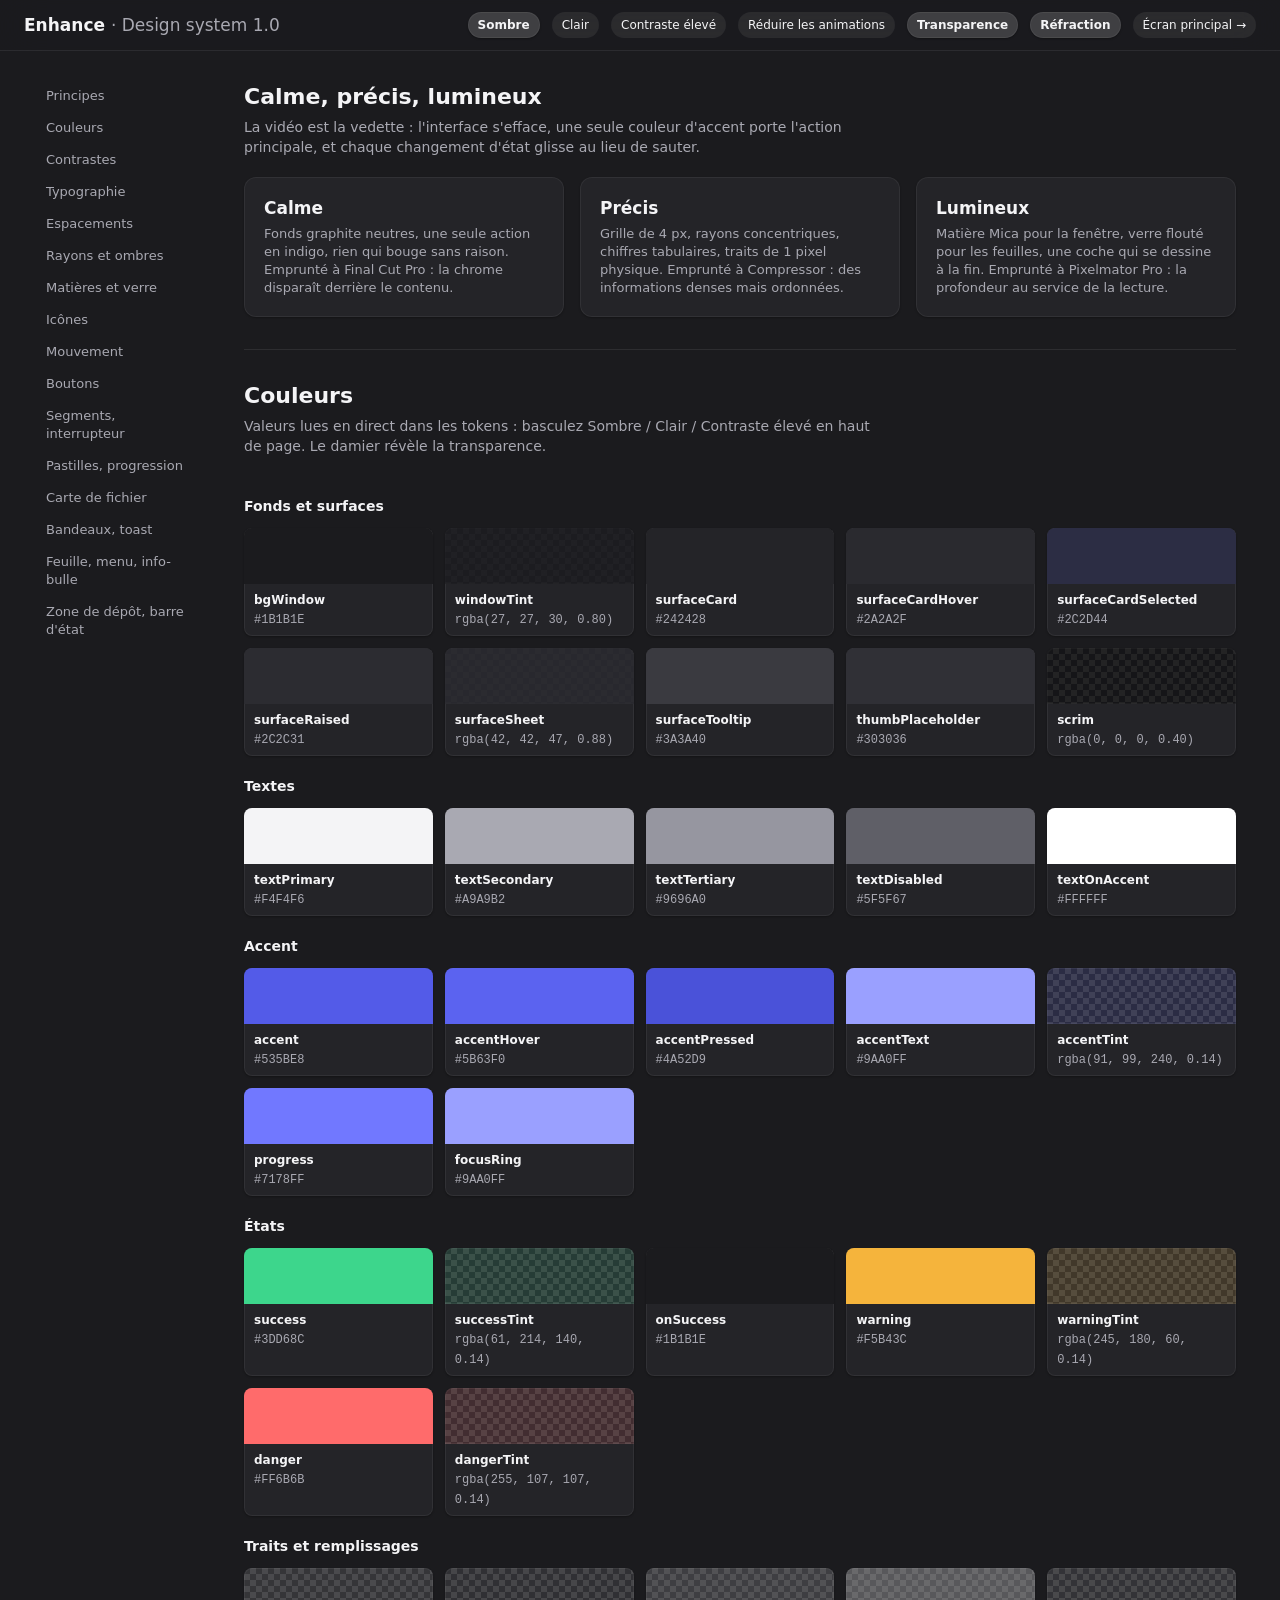
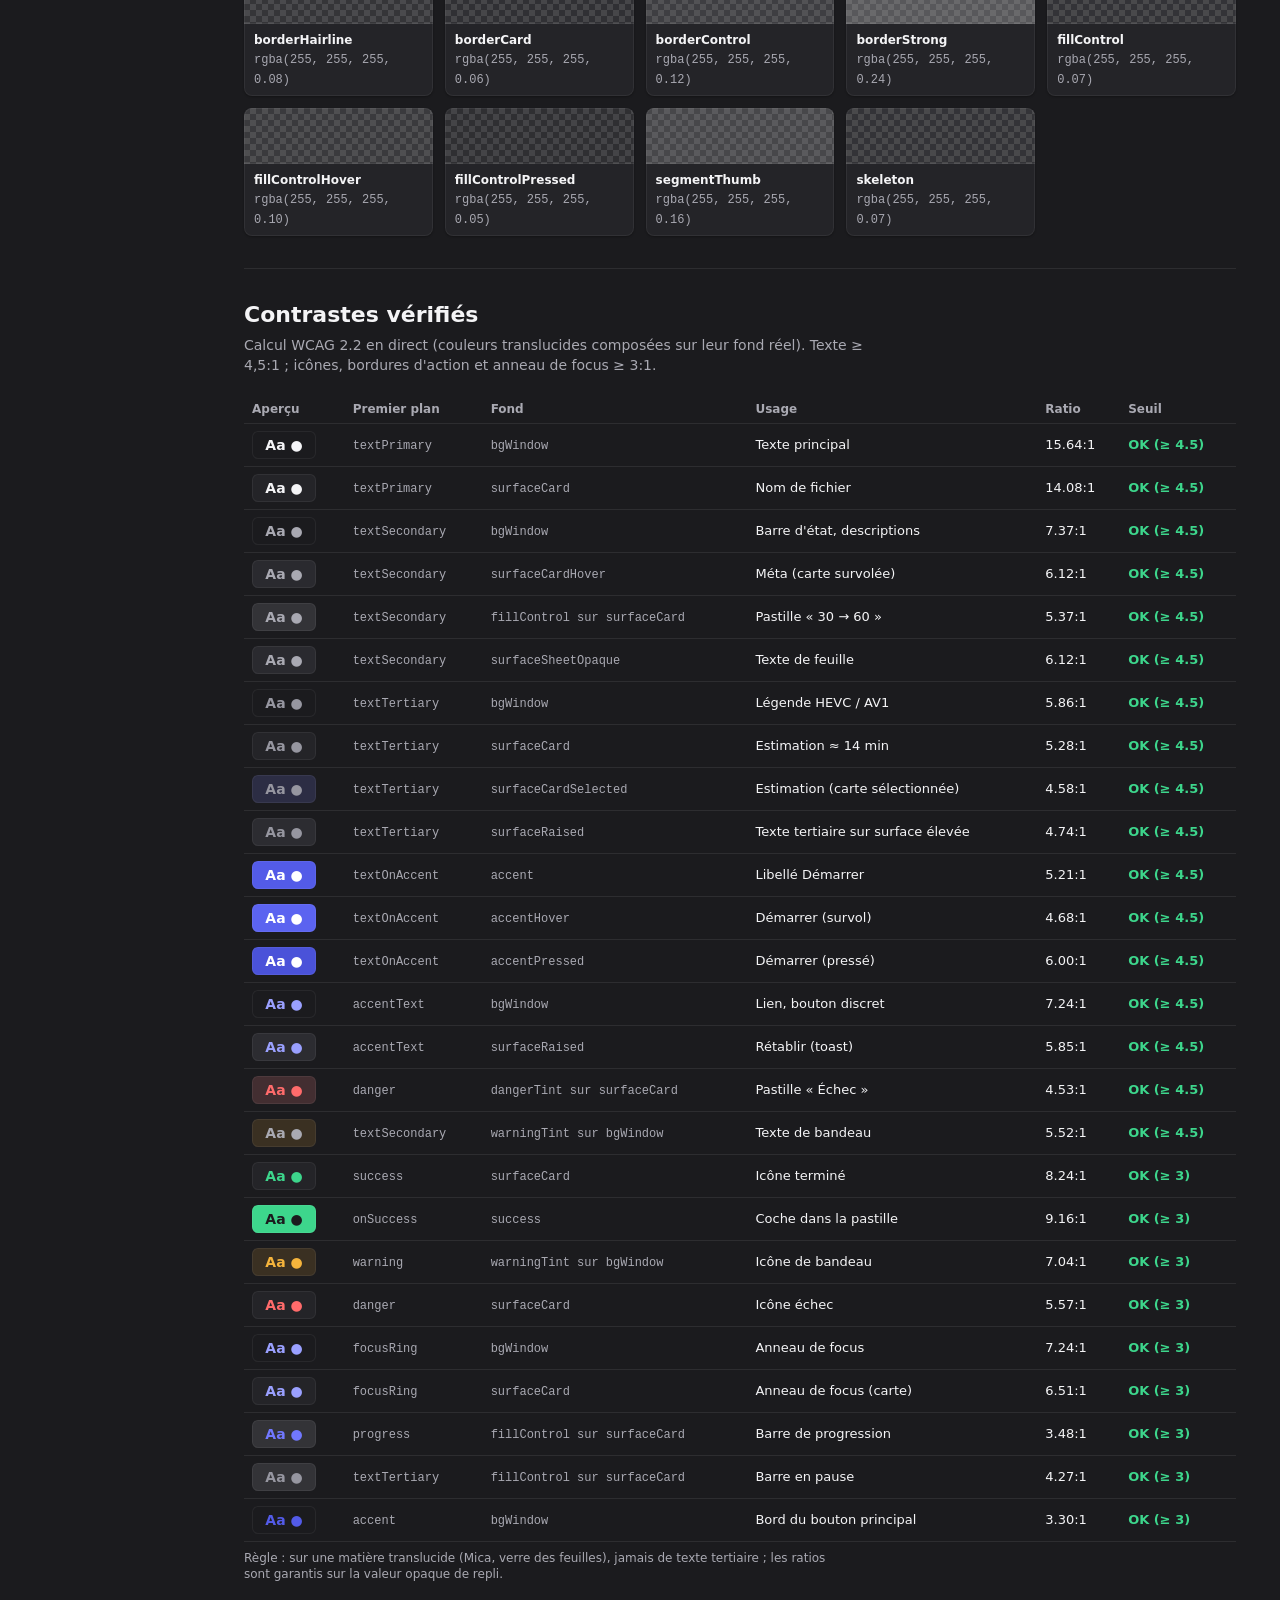
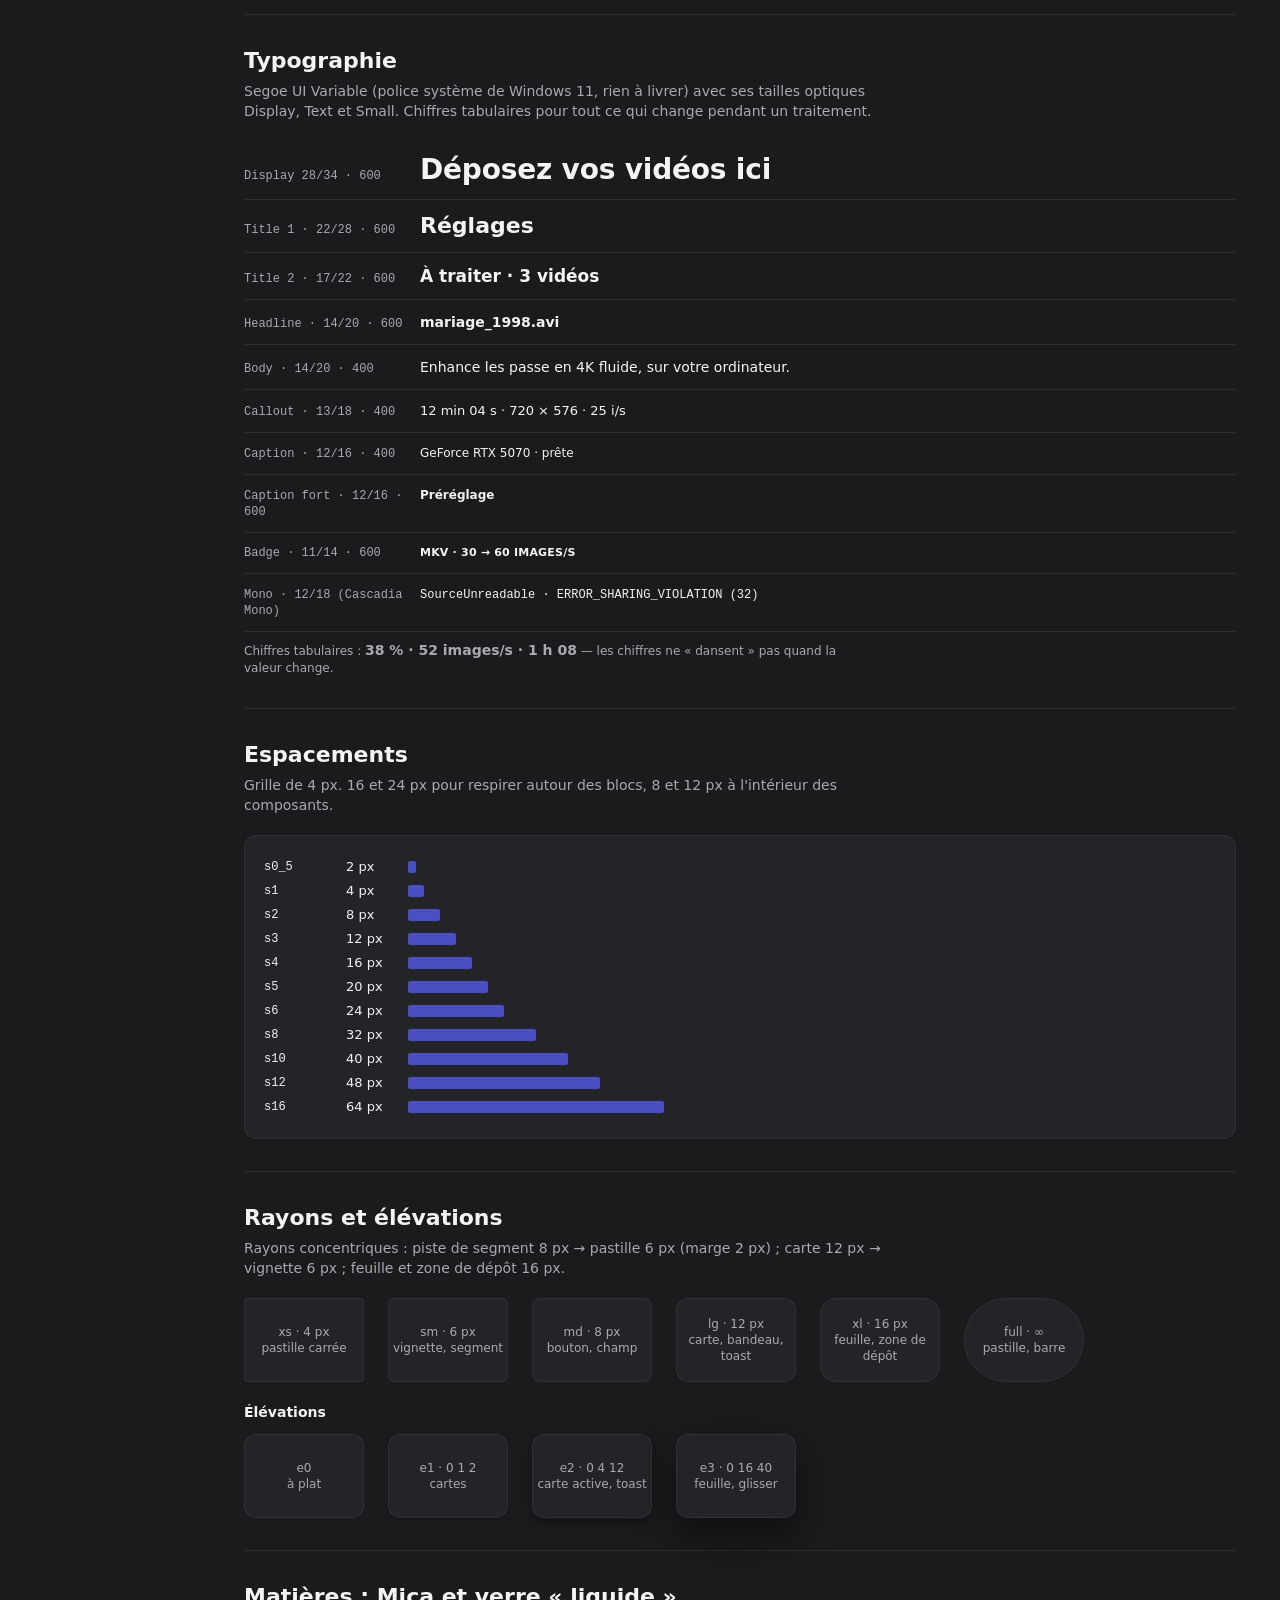
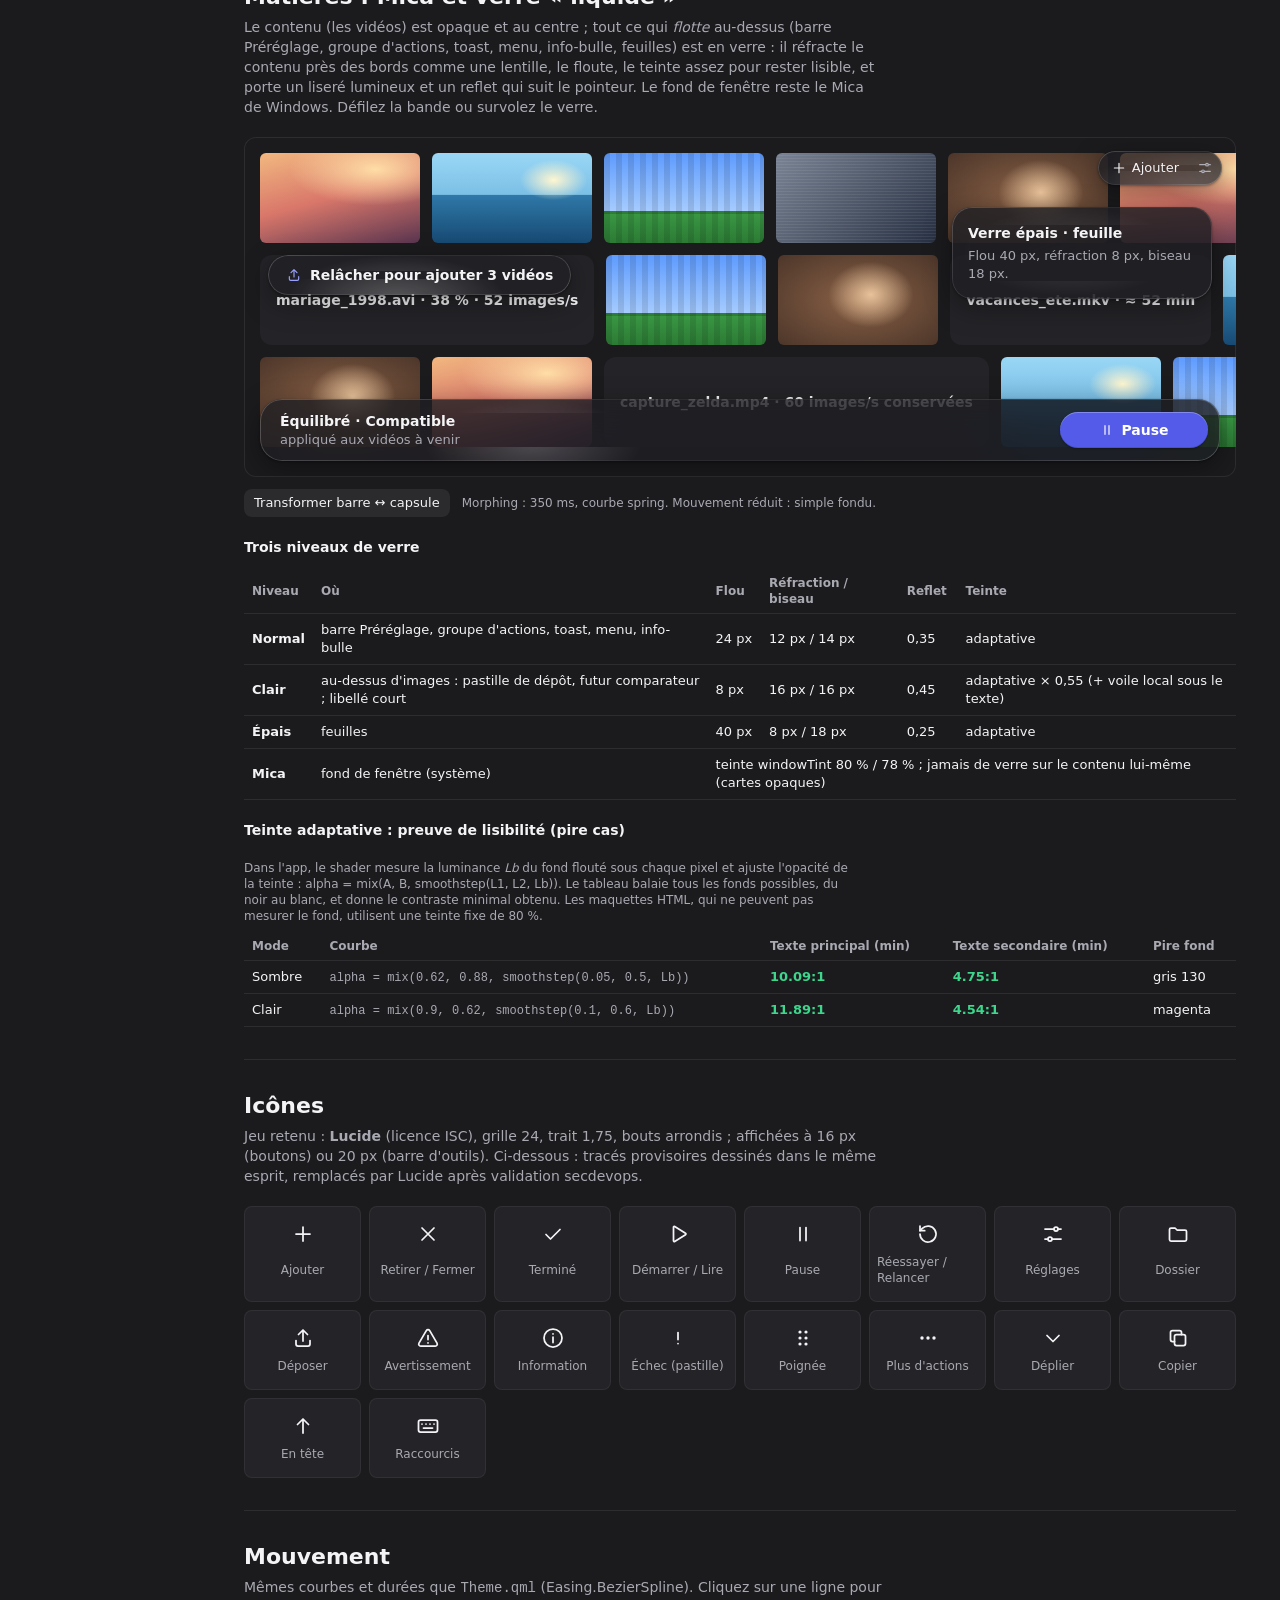
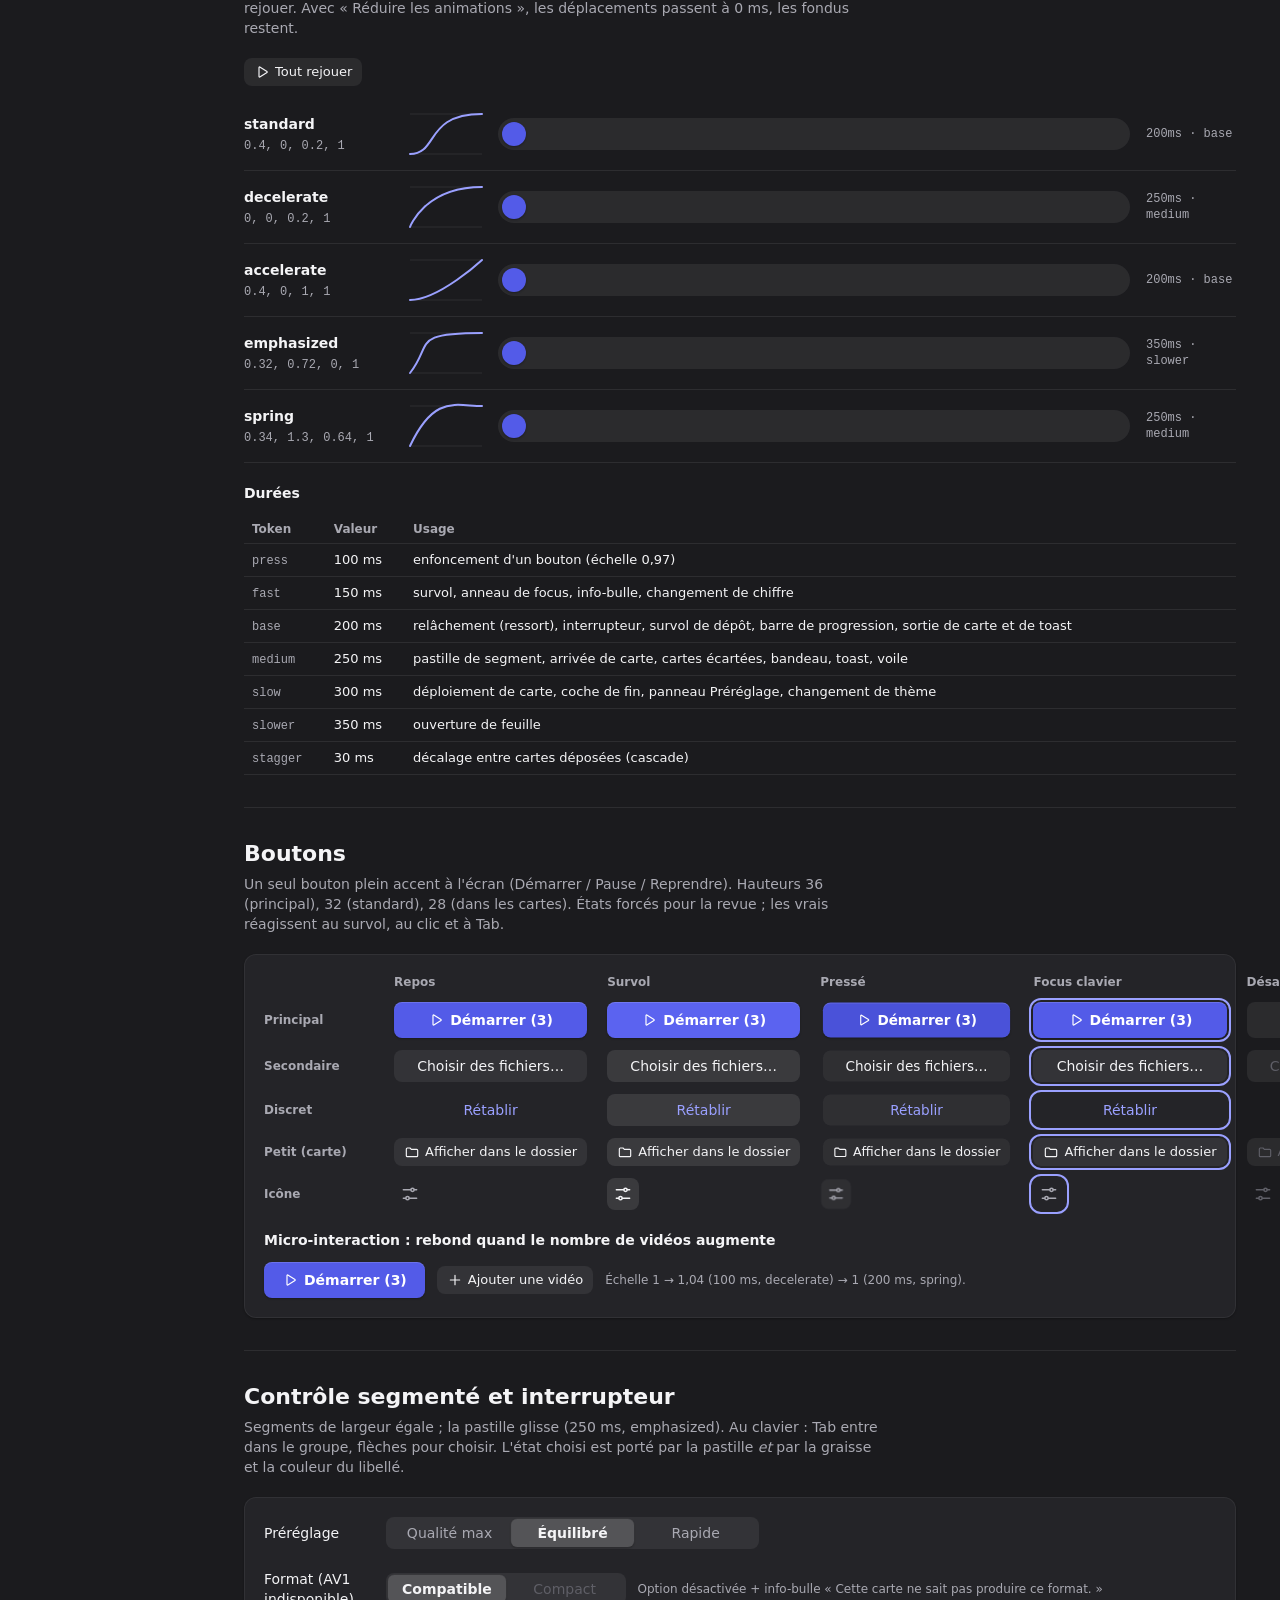
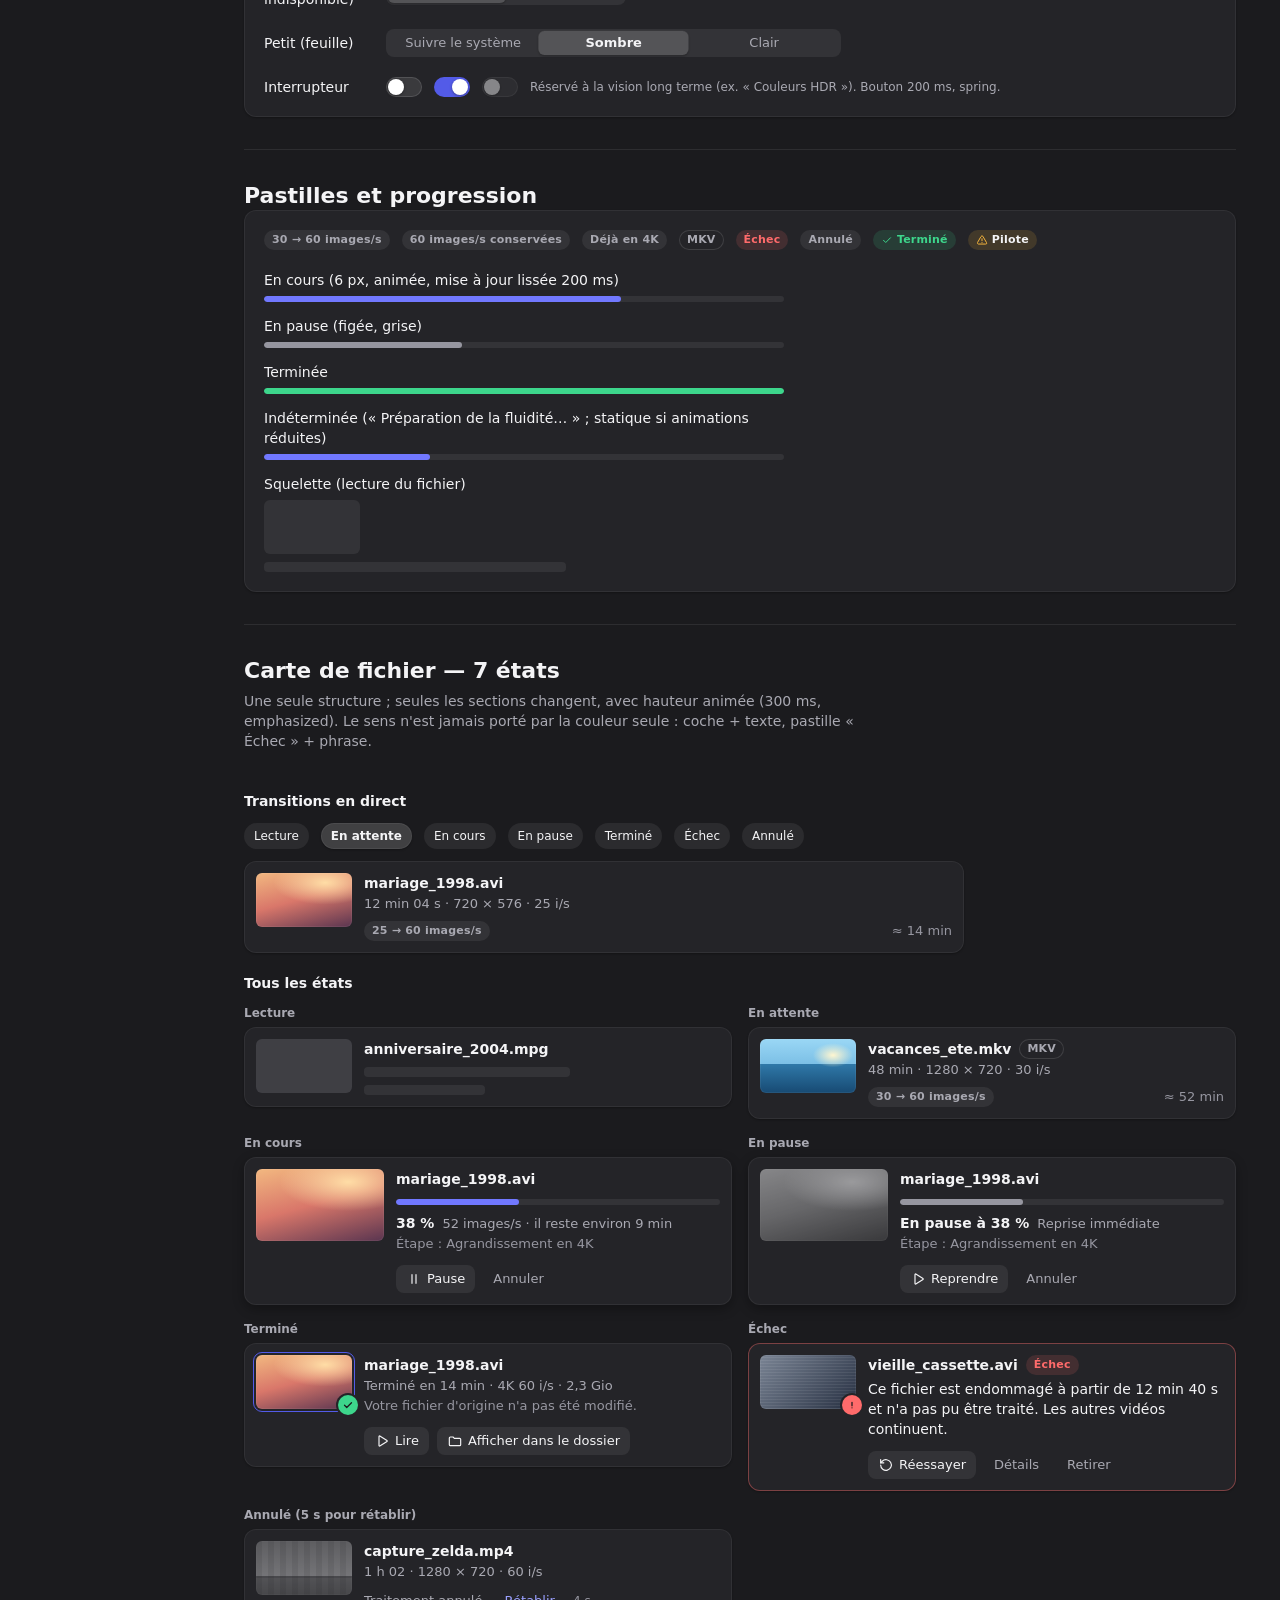
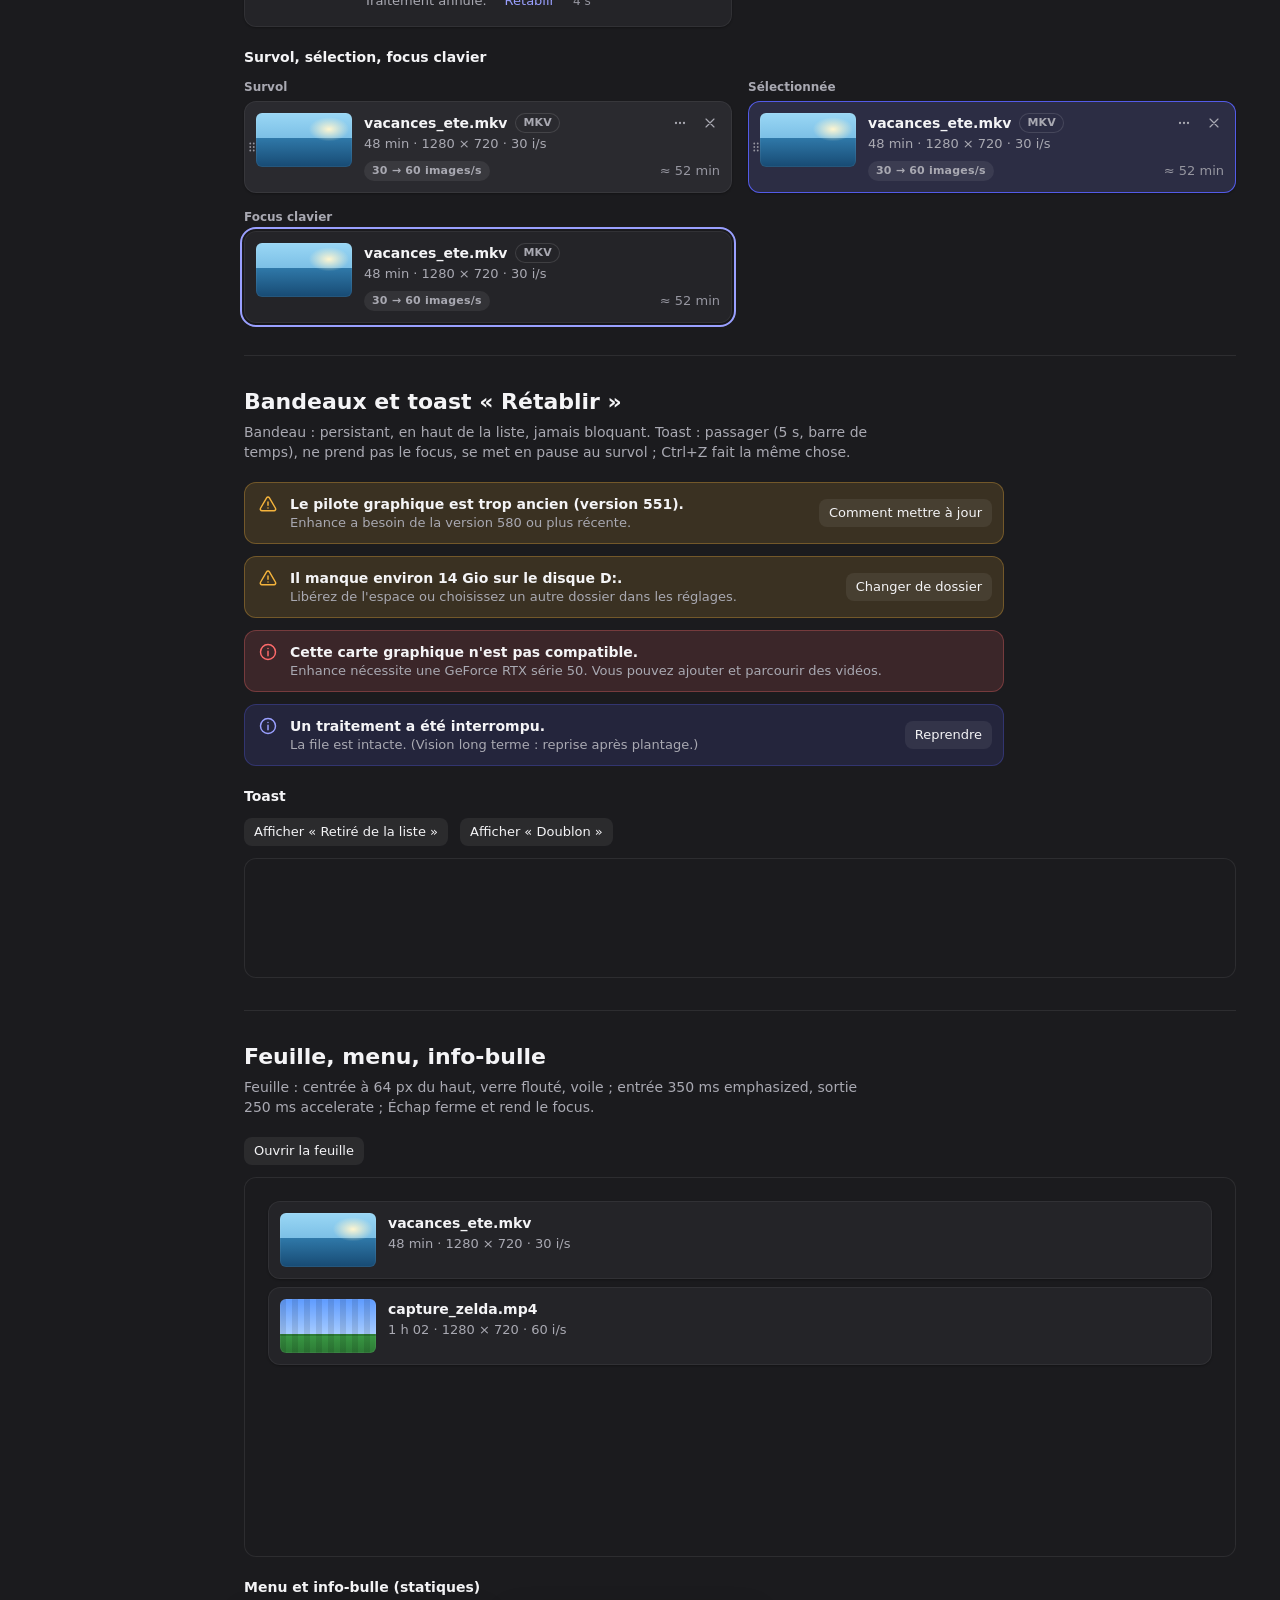
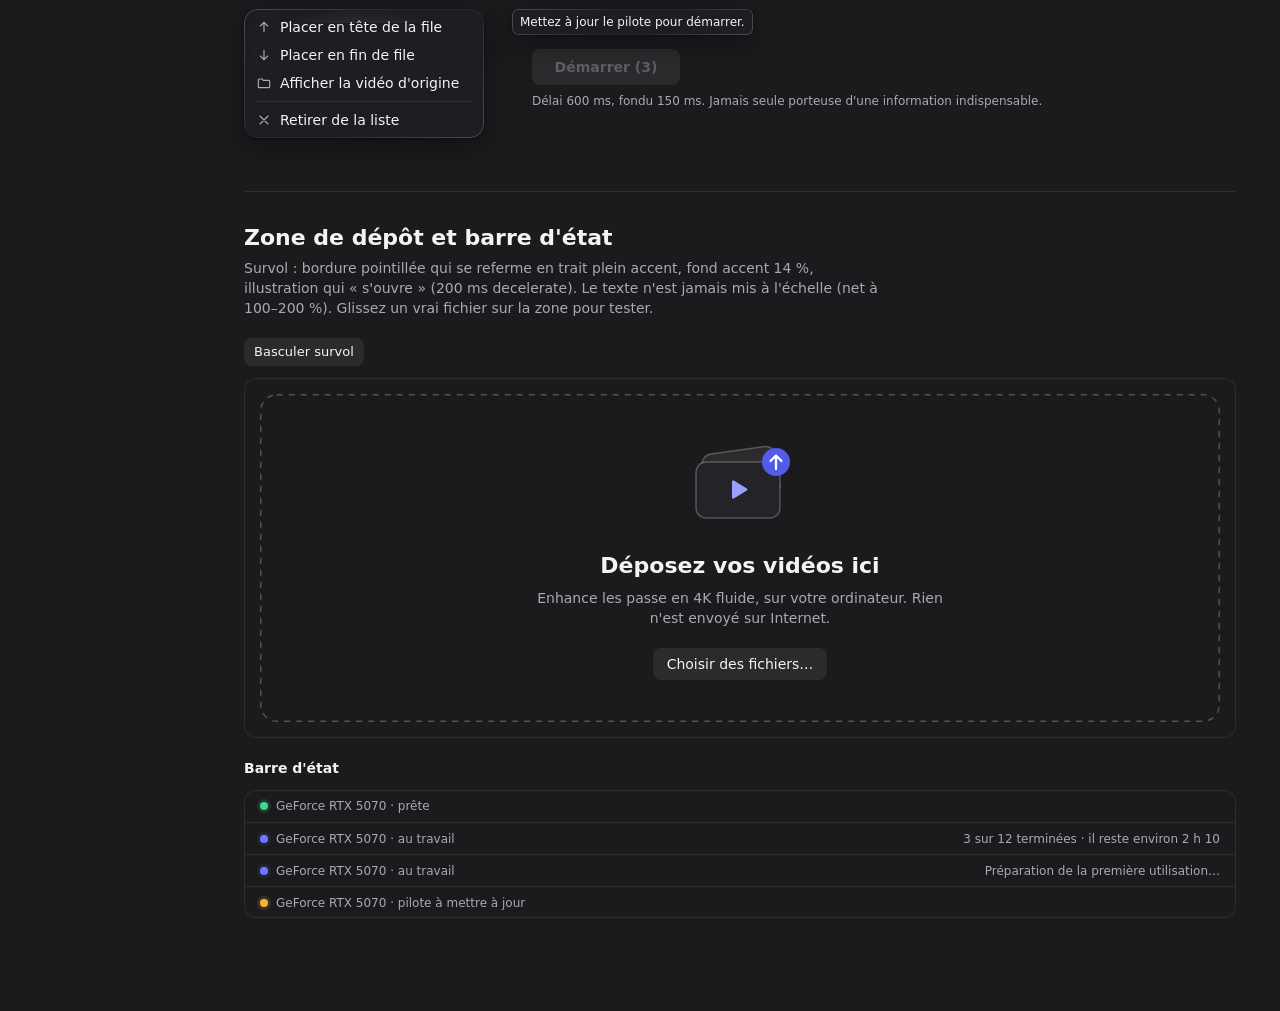
==== commit d0208e5f: "docs: design system UI v1.1 (refonte verre)" ====
--- a/docs/design/ui/maquettes/index.html
+++ b/docs/design/ui/maquettes/index.html
@@ -1,5 +1,5 @@
 <!DOCTYPE html>
-<html lang="fr" data-theme="dark">
+<html lang="fr" data-theme="dark" class="refract">
 <head>
 <meta charset="utf-8">
 <meta name="viewport" content="width=device-width, initial-scale=1">
@@ -89,6 +89,29 @@
   --c-skeleton: #A6A6A6; --c-skeleton-shine: #A6A6A6;
   --c-shadow1: transparent; --c-shadow2: transparent; --c-shadow3: transparent; --size-border: 2px;
 }
+/* ---- Verre « liquide » (tokens.json > glass) ---- */
+:root {
+  --c-glass-tint: #1E1E23; --c-glass-rim: rgba(255, 255, 255, 0.22); --c-glass-rim-low: rgba(255, 255, 255, 0.06);
+  --c-glass-specular: rgba(255, 255, 255, 0.55); --c-glass-shadow: rgba(0, 0, 0, 0.36);
+  --glass-tint-rgb: 30, 30, 35; --glass-tint-alpha: 0.80;
+  --glass-regular-blur: 24px; --glass-regular-sat: 1.35; --glass-regular-bezel: 14px; --glass-regular-specular: 0.35;
+  --glass-clear-blur: 8px; --glass-clear-sat: 1.2; --glass-clear-bezel: 16px; --glass-clear-specular: 0.45; --glass-clear-tint-scale: 0.55;
+  --glass-thick-blur: 40px; --glass-thick-sat: 1.2; --glass-thick-bezel: 18px; --glass-thick-specular: 0.25;
+  --r-glass-bar: 22px; --r-glass-sheet: 20px; --r-glass-toast: 18px;
+  --glass-press-scale: 1.03; --glass-segment-stretch: 1.12;
+  --shadow-glass: 0 8px 28px var(--c-glass-shadow), 0 1px 3px var(--c-glass-shadow);
+}
+:root[data-theme="light"] {
+  --c-glass-tint: #F8F8FA; --c-glass-rim: rgba(255, 255, 255, 0.85); --c-glass-rim-low: rgba(0, 0, 0, 0.08);
+  --c-glass-specular: rgba(255, 255, 255, 0.90); --c-glass-shadow: rgba(0, 0, 0, 0.14);
+  --glass-tint-rgb: 248, 248, 250;
+}
+:root.no-transparency { --glass-tint-rgb: 44, 44, 49; --glass-tint-alpha: 1; --glass-regular-blur: 0px; --glass-clear-blur: 0px; --glass-thick-blur: 0px;
+  --glass-regular-specular: 0; --glass-clear-specular: 0; --glass-thick-specular: 0; --glass-clear-tint-scale: 1; }
+:root.no-transparency[data-theme="light"] { --glass-tint-rgb: 255, 255, 255; }
+:root.hc { --c-glass-tint: #202020; --glass-tint-rgb: 32, 32, 32; --glass-tint-alpha: 1; --c-glass-rim: #FFFFFF; --c-glass-rim-low: #FFFFFF;
+  --c-glass-specular: transparent; --c-glass-shadow: transparent; --glass-regular-blur: 0px; --glass-clear-blur: 0px; --glass-thick-blur: 0px;
+  --glass-regular-specular: 0; --glass-clear-specular: 0; --glass-thick-specular: 0; --glass-clear-tint-scale: 1; }
 
 /* =====================================================================
    2. BASE ET COMPOSANTS (identique à ecran-principal.html)
@@ -402,6 +425,46 @@
 .scroll::-webkit-scrollbar-thumb { border: 4px solid transparent; border-radius: 6px; background: var(--c-fill-control-hover) padding-box; }
 .scroll::-webkit-scrollbar-thumb:hover { background: var(--c-border-strong) padding-box; }
 
+/* --- Verre « liquide » : teinte + flou + réfraction (filtre SVG) + liseré + reflet qui suit le pointeur --- */
+@property --mx { syntax: '<percentage>'; inherits: true; initial-value: 22%; }
+@property --my { syntax: '<percentage>'; inherits: true; initial-value: 0%; }
+:root { interpolate-size: allow-keywords; }
+.glass { --g-blur: var(--glass-regular-blur); --g-sat: var(--glass-regular-sat); --g-bezel: var(--glass-regular-bezel);
+  --g-spec: var(--glass-regular-specular); --g-tint: 1;
+  isolation: isolate;
+  background: rgba(var(--glass-tint-rgb), calc(var(--glass-tint-alpha) * var(--g-tint)));
+  -webkit-backdrop-filter: blur(var(--g-blur)) saturate(var(--g-sat)); backdrop-filter: blur(var(--g-blur)) saturate(var(--g-sat));
+  box-shadow: var(--shadow-glass); }
+.refract .glass { -webkit-backdrop-filter: url(#lg-refract) blur(var(--g-blur)) saturate(var(--g-sat)); backdrop-filter: url(#lg-refract) blur(var(--g-blur)) saturate(var(--g-sat)); }
+.refract .glass[data-lens="sq"] { -webkit-backdrop-filter: url(#lg-refract-sq) blur(var(--g-blur)) saturate(var(--g-sat)); backdrop-filter: url(#lg-refract-sq) blur(var(--g-blur)) saturate(var(--g-sat)); }
+.glass::before { content: ""; position: absolute; inset: 0; z-index: 3; border-radius: inherit; padding: 1px; pointer-events: none;
+  background: linear-gradient(140deg, var(--c-glass-rim) 0%, var(--c-glass-rim-low) 38%, var(--c-glass-rim-low) 62%, var(--c-glass-rim) 100%);
+  -webkit-mask: linear-gradient(#000 0 0) content-box, linear-gradient(#000 0 0); -webkit-mask-composite: xor; mask-composite: exclude; }
+.glass::after { content: ""; position: absolute; inset: 0; z-index: 3; border-radius: inherit; padding: var(--g-bezel); pointer-events: none;
+  background: radial-gradient(closest-side, var(--c-glass-specular), transparent) no-repeat; background-size: 220px 90px;
+  background-position: var(--mx) var(--my); opacity: var(--g-spec);
+  -webkit-mask: linear-gradient(#000 0 0) content-box, linear-gradient(#000 0 0); -webkit-mask-composite: xor; mask-composite: exclude;
+  transition: opacity var(--dur-fast) var(--ease-standard); }
+.glass.pressing::after { opacity: calc(var(--g-spec) * 1.6); }
+.glass-clear { --g-blur: var(--glass-clear-blur); --g-sat: var(--glass-clear-sat); --g-bezel: var(--glass-clear-bezel); --g-spec: var(--glass-clear-specular); --g-tint: var(--glass-clear-tint-scale); }
+.glass-thick { --g-blur: var(--glass-thick-blur); --g-sat: var(--glass-thick-sat); --g-bezel: var(--glass-thick-bezel); --g-spec: var(--glass-thick-specular); }
+.hc .glass, .no-transparency .glass { -webkit-backdrop-filter: none; backdrop-filter: none; box-shadow: var(--shadow-e2); }
+.hc .glass::after, .no-transparency .glass::after { display: none; }
+:where(.glass) { position: relative; }
+.tip.glass { --g-spec: 0; }
+.glass-group { display: inline-flex; align-items: center; gap: 2px; padding: 3px; border-radius: var(--r-full); }
+.glass-group .btn, .glass-group .icon-btn { background: transparent; border-radius: var(--r-full); }
+.glass-group .btn:hover, .glass-group .icon-btn:hover { background: var(--c-fill-control-hover); }
+.glass-group .btn:active, .glass-group .icon-btn:active, .glass .btn-primary:active { transform: scale(var(--glass-press-scale));
+  transition-duration: var(--move-press); transition-timing-function: var(--ease-decelerate); }
+.glass .btn-primary { border-radius: var(--r-full); box-shadow: var(--shadow-e1), inset 0 1px 0 rgba(255, 255, 255, 0.28), inset 0 -1px 0 rgba(0, 0, 0, 0.12); }
+.glass .btn-primary[aria-disabled="true"] { box-shadow: none; }
+.toast.glass { border-radius: var(--r-glass-toast); }
+.menu.glass { border-radius: 14px; }
+.sheet.glass { border-radius: var(--r-glass-sheet); }
+.seg.liquid .seg-thumb { animation: seg-stretch var(--move-medium) var(--ease-emphasized); }
+@keyframes seg-stretch { 50% { scale: var(--glass-segment-stretch) 0.94; } }
+
 /* =====================================================================
    3. MISE EN PAGE DU CATALOGUE
    ===================================================================== */
@@ -479,6 +542,22 @@
 .cards-grid { display: grid; grid-template-columns: repeat(auto-fill, minmax(420px, 1fr)); gap: var(--s4); align-items: start; }
 .cards-grid figure { margin: 0; }
 .cards-grid figcaption { font: var(--t-caption-strong); color: var(--c-text-secondary); padding-bottom: 6px; }
+.glass-lab { position: relative; height: 340px; border-radius: var(--r-lg); overflow: hidden; background: var(--c-bg-window); box-shadow: inset 0 0 0 1px var(--c-border-hairline); }
+.glass-content { position: absolute; inset: 0; overflow: auto; padding: 16px; display: grid; gap: 12px; align-content: start; outline: none; }
+.gl-row { display: flex; gap: 12px; width: max-content; }
+.gl-row span[class^="img"] { display: block; width: 160px; height: 90px; border-radius: var(--r-sm); flex: none; }
+.gl-text { display: grid; place-items: center; height: 90px; padding: 0 16px; flex: none; border-radius: var(--r-lg); background: var(--c-surface-card); font: var(--t-headline); }
+.gl-actions { position: absolute; top: 14px; right: 14px; }
+.gl-pill { position: absolute; left: 24px; top: 118px; display: flex; align-items: center; gap: 8px; padding: 10px 18px; border-radius: var(--r-full); font: var(--t-headline); }
+.gl-pill .ic { color: var(--c-accent-text); }
+.gl-sheet { position: absolute; right: 24px; top: 70px; width: 260px; padding: 16px; border-radius: var(--r-glass-sheet); }
+.gl-bar { position: absolute; left: 50%; bottom: 16px; width: calc(100% - 32px); transform: translateX(-50%); border-radius: var(--r-glass-bar);
+  transition: width var(--move-slower) var(--ease-spring), border-radius var(--move-slower) var(--ease-spring); }
+.gl-bar.compact { width: fit-content; border-radius: 30px; }
+.gl-bar-in { position: relative; z-index: 1; display: flex; align-items: center; justify-content: space-between; gap: 16px; padding: 12px 12px 12px 20px; }
+.gl-bar-text { display: grid; }
+.gl-bar-text b { font: var(--t-headline); }
+.gl-bar-text span { font: var(--t-callout); color: var(--c-text-secondary); }
 @media (max-width: 860px) { .layout { grid-template-columns: 1fr; } nav { display: none; } }
 </style>
 </head>
@@ -507,6 +586,15 @@
   <symbol id="i-sun" viewBox="0 0 24 24"><circle cx="12" cy="12" r="4"/><path d="M12 2.5v2M12 19.5v2M2.5 12h2M19.5 12h2M5.3 5.3l1.4 1.4M17.3 17.3l1.4 1.4M5.3 18.7l1.4-1.4M17.3 6.7l1.4-1.4"/></symbol>
   <symbol id="i-moon" viewBox="0 0 24 24"><path d="M20 14.5A8 8 0 1 1 9.5 4a6.5 6.5 0 0 0 10.5 10.5z"/></symbol>
   <symbol id="i-keyboard" viewBox="0 0 24 24"><rect x="2.5" y="6" width="19" height="12" rx="2"/><path d="M6 10h.01M10 10h.01M14 10h.01M18 10h.01M7.5 14h9"/></symbol>
+  <!-- Réfraction du verre : carte de déplacement (R = x, G = y, neutre 50 %) qui « tord » le fond près des bords -->
+  <filter id="lg-refract" x="0" y="0" width="1" height="1" color-interpolation-filters="sRGB">
+    <feImage preserveAspectRatio="none" result="map" href="data:image/svg+xml;utf8,<svg xmlns='http://www.w3.org/2000/svg' viewBox='0 0 100 100' preserveAspectRatio='none'><defs><linearGradient id='r'><stop offset='0' stop-color='%23ff0000'/><stop offset='.04' stop-color='%23800000'/><stop offset='.96' stop-color='%23800000'/><stop offset='1' stop-color='%23000000'/></linearGradient><linearGradient id='g' x2='0' y2='1'><stop offset='0' stop-color='%2300ff00'/><stop offset='.2' stop-color='%23008000'/><stop offset='.8' stop-color='%23008000'/><stop offset='1' stop-color='%23000000'/></linearGradient></defs><rect width='100' height='100' fill='url(%23r)'/><rect width='100' height='100' fill='url(%23g)' style='mix-blend-mode:screen'/></svg>"/>
+    <feDisplacementMap in="SourceGraphic" in2="map" scale="22" xChannelSelector="R" yChannelSelector="G"/>
+  </filter>
+  <filter id="lg-refract-sq" x="0" y="0" width="1" height="1" color-interpolation-filters="sRGB">
+    <feImage preserveAspectRatio="none" result="map" href="data:image/svg+xml;utf8,<svg xmlns='http://www.w3.org/2000/svg' viewBox='0 0 100 100' preserveAspectRatio='none'><defs><linearGradient id='r'><stop offset='0' stop-color='%23ff0000'/><stop offset='.18' stop-color='%23800000'/><stop offset='.82' stop-color='%23800000'/><stop offset='1' stop-color='%23000000'/></linearGradient><linearGradient id='g' x2='0' y2='1'><stop offset='0' stop-color='%2300ff00'/><stop offset='.22' stop-color='%23008000'/><stop offset='.78' stop-color='%23008000'/><stop offset='1' stop-color='%23000000'/></linearGradient></defs><rect width='100' height='100' fill='url(%23r)'/><rect width='100' height='100' fill='url(%23g)' style='mix-blend-mode:screen'/></svg>"/>
+    <feDisplacementMap in="SourceGraphic" in2="map" scale="16" xChannelSelector="R" yChannelSelector="G"/>
+  </filter>
 </svg>
 
 <header class="top">
@@ -516,6 +604,8 @@
     <button class="chip" data-theme-set="light" aria-pressed="false">Clair</button>
     <button class="chip" id="hcBtn" aria-pressed="false">Contraste élevé</button>
     <button class="chip" id="rmBtn" aria-pressed="false">Réduire les animations</button>
+    <button class="chip" id="trBtn" aria-pressed="true" title="Simule le réglage Windows « Effets de transparence »">Transparence</button>
+    <button class="chip" id="rfBtn" aria-pressed="true" title="Approximation SVG de la réfraction (Edge / Chrome)">Réfraction</button>
     <a class="chip" href="ecran-principal.html" style="display:inline-flex;align-items:center;text-decoration:none">Écran principal →</a>
   </div>
 </header>
@@ -523,7 +613,7 @@
 <div class="layout">
 <nav aria-label="Sommaire">
   <a href="#principes">Principes</a><a href="#couleurs">Couleurs</a><a href="#contrastes">Contrastes</a><a href="#typo">Typographie</a>
-  <a href="#espaces">Espacements</a><a href="#formes">Rayons et ombres</a><a href="#matieres">Matières</a><a href="#icones">Icônes</a>
+  <a href="#espaces">Espacements</a><a href="#formes">Rayons et ombres</a><a href="#matieres">Matières et verre</a><a href="#icones">Icônes</a>
   <a href="#mouvement">Mouvement</a><a href="#boutons">Boutons</a><a href="#segments">Segments, interrupteur</a><a href="#pastilles">Pastilles, progression</a>
   <a href="#cartes">Carte de fichier</a><a href="#bandeaux">Bandeaux, toast</a><a href="#feuilles">Feuille, menu, info-bulle</a><a href="#depot">Zone de dépôt, barre d'état</a>
 </nav>
@@ -585,12 +675,40 @@
 
 <!-- ============================================================ MATIÈRES -->
 <section class="cat" id="matieres">
-  <h2>Matières</h2>
-  <p class="lead">Deux matières seulement. Mica pour le fond de fenêtre (teinte par-dessus le fond d'écran flouté par Windows) ; verre flouté pour les feuilles. Tout le reste est opaque.</p>
-  <div class="material-demo">
-    <div class="m-win"><p class="m-label">Fenêtre · Mica + teinte</p><p class="m-text">windowTint 80 % (sombre) / 78 % (clair). Repli opaque : bgWindow.</p></div>
-    <div class="m-sheet"><p class="m-label">Feuille · verre</p><p class="m-text">surfaceSheet 88 %, flou 32 px, saturation ×1,2, voile en dessous.</p></div>
+  <h2>Matières : Mica et verre « liquide »</h2>
+  <p class="lead">Le contenu (les vidéos) est opaque et au centre ; tout ce qui <i>flotte</i> au-dessus (barre Préréglage, groupe d'actions, toast, menu, info-bulle, feuilles) est en verre : il réfracte le contenu près des bords comme une lentille, le floute, le teinte assez pour rester lisible, et porte un liseré lumineux et un reflet qui suit le pointeur. Le fond de fenêtre reste le Mica de Windows. Défilez la bande ou survolez le verre.</p>
+  <div class="glass-lab">
+    <div class="glass-content scroll" id="glassContent" tabindex="0" aria-label="Contenu d'exemple sous le verre">
+      <div class="gl-row"><span class="img-mariage"></span><span class="img-mer"></span><span class="img-jeu"></span><span class="img-vhs"></span><span class="img-salon"></span><span class="img-mariage"></span><span class="img-mer"></span><span class="img-jeu"></span></div>
+      <div class="gl-row"><span class="gl-text">mariage_1998.avi · 38 % · 52 images/s</span><span class="img-jeu"></span><span class="img-salon"></span><span class="gl-text">vacances_ete.mkv · ≈ 52 min</span><span class="img-mer"></span><span class="img-vhs"></span></div>
+      <div class="gl-row"><span class="img-salon"></span><span class="img-mariage"></span><span class="gl-text">capture_zelda.mp4 · 60 images/s conservées</span><span class="img-mer"></span><span class="img-jeu"></span><span class="img-mariage"></span></div>
+    </div>
+    <div class="glass glass-group gl-actions" data-lens="sq"><button class="btn btn-sm"><svg class="ic"><use href="#i-plus"/></svg>Ajouter</button><button class="icon-btn sm" aria-label="Réglages"><svg class="ic"><use href="#i-sliders"/></svg></button></div>
+    <div class="glass glass-clear gl-pill" data-lens="sq"><svg class="ic"><use href="#i-import"/></svg><span>Relâcher pour ajouter 3 vidéos</span></div>
+    <div class="glass glass-thick gl-sheet"><p class="m-label">Verre épais · feuille</p><p class="m-text">Flou 40 px, réfraction 8 px, biseau 18 px.</p></div>
+    <div class="glass gl-bar" id="morphBar">
+      <div class="gl-bar-in">
+        <span class="gl-bar-text"><b>Équilibré · Compatible</b><span>appliqué aux vidéos à venir</span></span>
+        <button class="btn btn-primary"><svg class="ic"><use href="#i-pause"/></svg>Pause</button>
+      </div>
+    </div>
   </div>
+  <div class="row" style="padding-top:12px">
+    <button class="btn btn-sm" id="morphBtn">Transformer barre ↔ capsule</button>
+    <span class="note" style="padding:0">Morphing : 350 ms, courbe spring. Mouvement réduit : simple fondu.</span>
+  </div>
+
+  <h3 class="sub">Trois niveaux de verre</h3>
+  <table class="t"><thead><tr><th>Niveau</th><th>Où</th><th>Flou</th><th>Réfraction / biseau</th><th>Reflet</th><th>Teinte</th></tr></thead><tbody>
+    <tr><td><b>Normal</b></td><td>barre Préréglage, groupe d'actions, toast, menu, info-bulle</td><td>24 px</td><td>12 px / 14 px</td><td>0,35</td><td>adaptative</td></tr>
+    <tr><td><b>Clair</b></td><td>au-dessus d'images : pastille de dépôt, futur comparateur ; libellé court</td><td>8 px</td><td>16 px / 16 px</td><td>0,45</td><td>adaptative × 0,55 (+ voile local sous le texte)</td></tr>
+    <tr><td><b>Épais</b></td><td>feuilles</td><td>40 px</td><td>8 px / 18 px</td><td>0,25</td><td>adaptative</td></tr>
+    <tr><td><b>Mica</b></td><td>fond de fenêtre (système)</td><td colspan="4">teinte windowTint 80 % / 78 % ; jamais de verre sur le contenu lui-même (cartes opaques)</td></tr>
+  </tbody></table>
+
+  <h3 class="sub">Teinte adaptative : preuve de lisibilité (pire cas)</h3>
+  <p class="note" style="padding-bottom:8px">Dans l'app, le shader mesure la luminance <i>Lb</i> du fond flouté sous chaque pixel et ajuste l'opacité de la teinte : alpha = mix(A, B, smoothstep(L1, L2, Lb)). Le tableau balaie tous les fonds possibles, du noir au blanc, et donne le contraste minimal obtenu. Les maquettes HTML, qui ne peuvent pas mesurer le fond, utilisent une teinte fixe de 80 %.</p>
+  <table class="t" id="adaptTable"><thead><tr><th>Mode</th><th>Courbe</th><th>Texte principal (min)</th><th>Texte secondaire (min)</th><th>Pire fond</th></tr></thead><tbody></tbody></table>
 </section>
 
 <!-- ============================================================ ICÔNES -->
@@ -756,7 +874,7 @@
       <div class="card" style="min-height:0"><div class="thumb"><div class="thumb-img img-jeu"></div></div><div><p class="card-name">capture_zelda.mp4</p><p class="card-meta">1 h 02 · 1280 × 720 · 60 i/s</p></div></div>
     </div>
     <div class="scrim" id="cScrim"></div>
-    <section class="sheet" id="cSheet" role="dialog" aria-modal="true" aria-labelledby="cSheetT">
+    <section class="sheet glass glass-thick" id="cSheet" role="dialog" aria-modal="true" aria-labelledby="cSheetT">
       <div class="sheet-head"><h2 class="sheet-title" id="cSheetT">Pourquoi ce fichier a échoué</h2></div>
       <div class="sheet-body">
         <p style="font:var(--t-headline);padding-bottom:4px">interview_tante_marie.mov</p>
@@ -767,14 +885,14 @@
   </div>
   <h3 class="sub">Menu et info-bulle (statiques)</h3>
   <div class="row" style="align-items:flex-start;gap:48px">
-    <div style="position:relative;width:240px;height:150px"><div class="menu open" style="position:relative;top:0;right:auto" role="menu">
+    <div style="position:relative;width:240px;height:150px"><div class="menu open glass" data-lens="sq" style="position:relative;top:0;right:auto" role="menu">
       <button class="menu-item" role="menuitem"><svg class="ic"><use href="#i-arrow-up"/></svg>Placer en tête de la file</button>
       <button class="menu-item" role="menuitem"><svg class="ic"><use href="#i-arrow-down"/></svg>Placer en fin de file</button>
       <button class="menu-item" role="menuitem"><svg class="ic"><use href="#i-folder"/></svg>Afficher la vidéo d'origine</button>
       <div class="menu-sep"></div>
       <button class="menu-item" role="menuitem"><svg class="ic"><use href="#i-x"/></svg>Retirer de la liste</button>
     </div></div>
-    <div style="position:relative;padding-top:40px"><div class="tip show" style="position:absolute;top:0;left:-20px;white-space:nowrap">Mettez à jour le pilote pour démarrer.</div>
+    <div style="position:relative;padding-top:40px"><div class="tip show glass" style="position:absolute;top:0;left:-20px;white-space:nowrap">Mettez à jour le pilote pour démarrer.</div>
       <button class="btn btn-primary" aria-disabled="true">Démarrer (3)</button>
       <p class="note">Délai 600 ms, fondu 150 ms. Jamais seule porteuse d'une information indispensable.</p></div>
   </div>
@@ -1019,7 +1137,7 @@
 /* ---------- Toast ---------- */
 function toast(text, action) {
   const host = $('#toastHost'); host.innerHTML = '';
-  const t = document.createElement('div'); t.className = 'toast'; t.setAttribute('role', 'status');
+  const t = document.createElement('div'); t.className = 'toast glass'; t.dataset.lens = 'sq'; t.setAttribute('role', 'status');
   t.innerHTML = `<span class="toast-text"></span>${action ? `<button class="btn btn-sm btn-plain">${action}</button>` : ''}<span class="toast-timer"></span>`;
   $('.toast-text', t).textContent = text; if (!action) t.style.paddingRight = '16px';
   const out = () => { t.classList.add('out'); setTimeout(() => t.remove(), ms('--dur-base') + 30); };
@@ -1046,7 +1164,51 @@
 d.addEventListener('dragleave', () => { if (--depth <= 0) { depth = 0; d.classList.remove('hover'); } });
 d.addEventListener('drop', e => { e.preventDefault(); depth = 0; d.classList.remove('hover'); toast(`${e.dataTransfer.files.length} fichier(s) déposé(s) — dans l'app, ils arrivent en cascade dans la file.`); });
 
-function refresh() { renderSwatches(); renderContrast(); }
+/* ---------- Verre : teinte adaptative (preuve), morphing, reflet, pression ---------- */
+const CURVE = { dark: { tint: '#1E1E23', A: 0.62, B: 0.88, L1: 0.05, L2: 0.50, primary: '#F4F4F6', secondary: '#A9A9B2' },
+                light: { tint: '#F8F8FA', A: 0.90, B: 0.62, L1: 0.10, L2: 0.60, primary: '#1D1D21', secondary: '#5E5E66' } };
+const smooth = (a, b, x) => { const t = Math.min(1, Math.max(0, (x - a) / (b - a))); return t * t * (3 - 2 * t); };
+const hex = h => ({ r: parseInt(h.slice(1, 3), 16), g: parseInt(h.slice(3, 5), 16), b: parseInt(h.slice(5, 7), 16), a: 1 });
+function renderAdaptive() {
+  const backs = [];
+  for (let v = 0; v <= 255; v += 5) backs.push({ r: v, g: v, b: v, a: 1, name: `gris ${v}` });
+  [['#FF0000', 'rouge'], ['#00FF00', 'vert'], ['#0000FF', 'bleu'], ['#FFFF00', 'jaune'], ['#00FFFF', 'cyan'], ['#FF00FF', 'magenta'], ['#F2B880', 'peau'], ['#9AD7F5', 'ciel']]
+    .forEach(([h, n]) => backs.push(Object.assign(hex(h), { name: n })));
+  $('#adaptTable tbody').innerHTML = Object.entries(CURVE).map(([mode, c]) => {
+    let minP = 99, minS = 99, worst = '';
+    backs.forEach(bk => {
+      const alpha = c.A + (c.B - c.A) * smooth(c.L1, c.L2, L(bk));
+      const comp = over(Object.assign(hex(c.tint), { a: alpha }), bk);
+      const p = ratio(hex(c.primary), comp), s = ratio(hex(c.secondary), comp);
+      if (p < minP) minP = p;
+      if (s < minS) { minS = s; worst = bk.name; }
+    });
+    return `<tr><td>${mode === 'dark' ? 'Sombre' : 'Clair'}</td><td><code>alpha = mix(${c.A}, ${c.B}, smoothstep(${c.L1}, ${c.L2}, Lb))</code></td>
+      <td class="num ${minP >= 4.5 ? 'pass' : 'fail'}">${minP.toFixed(2)}:1</td><td class="num ${minS >= 4.5 ? 'pass' : 'fail'}">${minS.toFixed(2)}:1</td><td>${worst}</td></tr>`;
+  }).join('');
+}
+$('#morphBtn').onclick = () => $('#morphBar').classList.toggle('compact');
+$('#trBtn').onclick = () => { const off = root.classList.toggle('no-transparency'); $('#trBtn').setAttribute('aria-pressed', String(!off)); };
+$('#rfBtn').onclick = () => { const on = root.classList.toggle('refract'); $('#rfBtn').setAttribute('aria-pressed', String(on)); };
+let specRaf = 0, specEvt = null;
+document.addEventListener('pointermove', e => {
+  if (root.classList.contains('reduce-motion')) return;
+  specEvt = e;
+  if (specRaf) return;
+  specRaf = requestAnimationFrame(() => {
+    specRaf = 0;
+    const g = specEvt.target.closest && specEvt.target.closest('.glass');
+    if (!g) return;
+    const r = g.getBoundingClientRect();
+    g.style.setProperty('--mx', ((specEvt.clientX - r.left) / r.width * 100).toFixed(1) + '%');
+    g.style.setProperty('--my', ((specEvt.clientY - r.top) / r.height * 100).toFixed(1) + '%');
+  });
+}, { passive: true });
+document.addEventListener('pointerdown', e => { const g = e.target.closest && e.target.closest('.glass'); if (g) g.classList.add('pressing'); });
+document.addEventListener('pointerup', () => $$('.glass.pressing').forEach(g => g.classList.remove('pressing')));
+$$('.seg').forEach(seg => seg.addEventListener('click', () => { seg.classList.remove('liquid'); void seg.offsetWidth; seg.classList.add('liquid'); }));
+
+function refresh() { renderSwatches(); renderContrast(); renderAdaptive(); }
 refresh();
 })();
 </script>
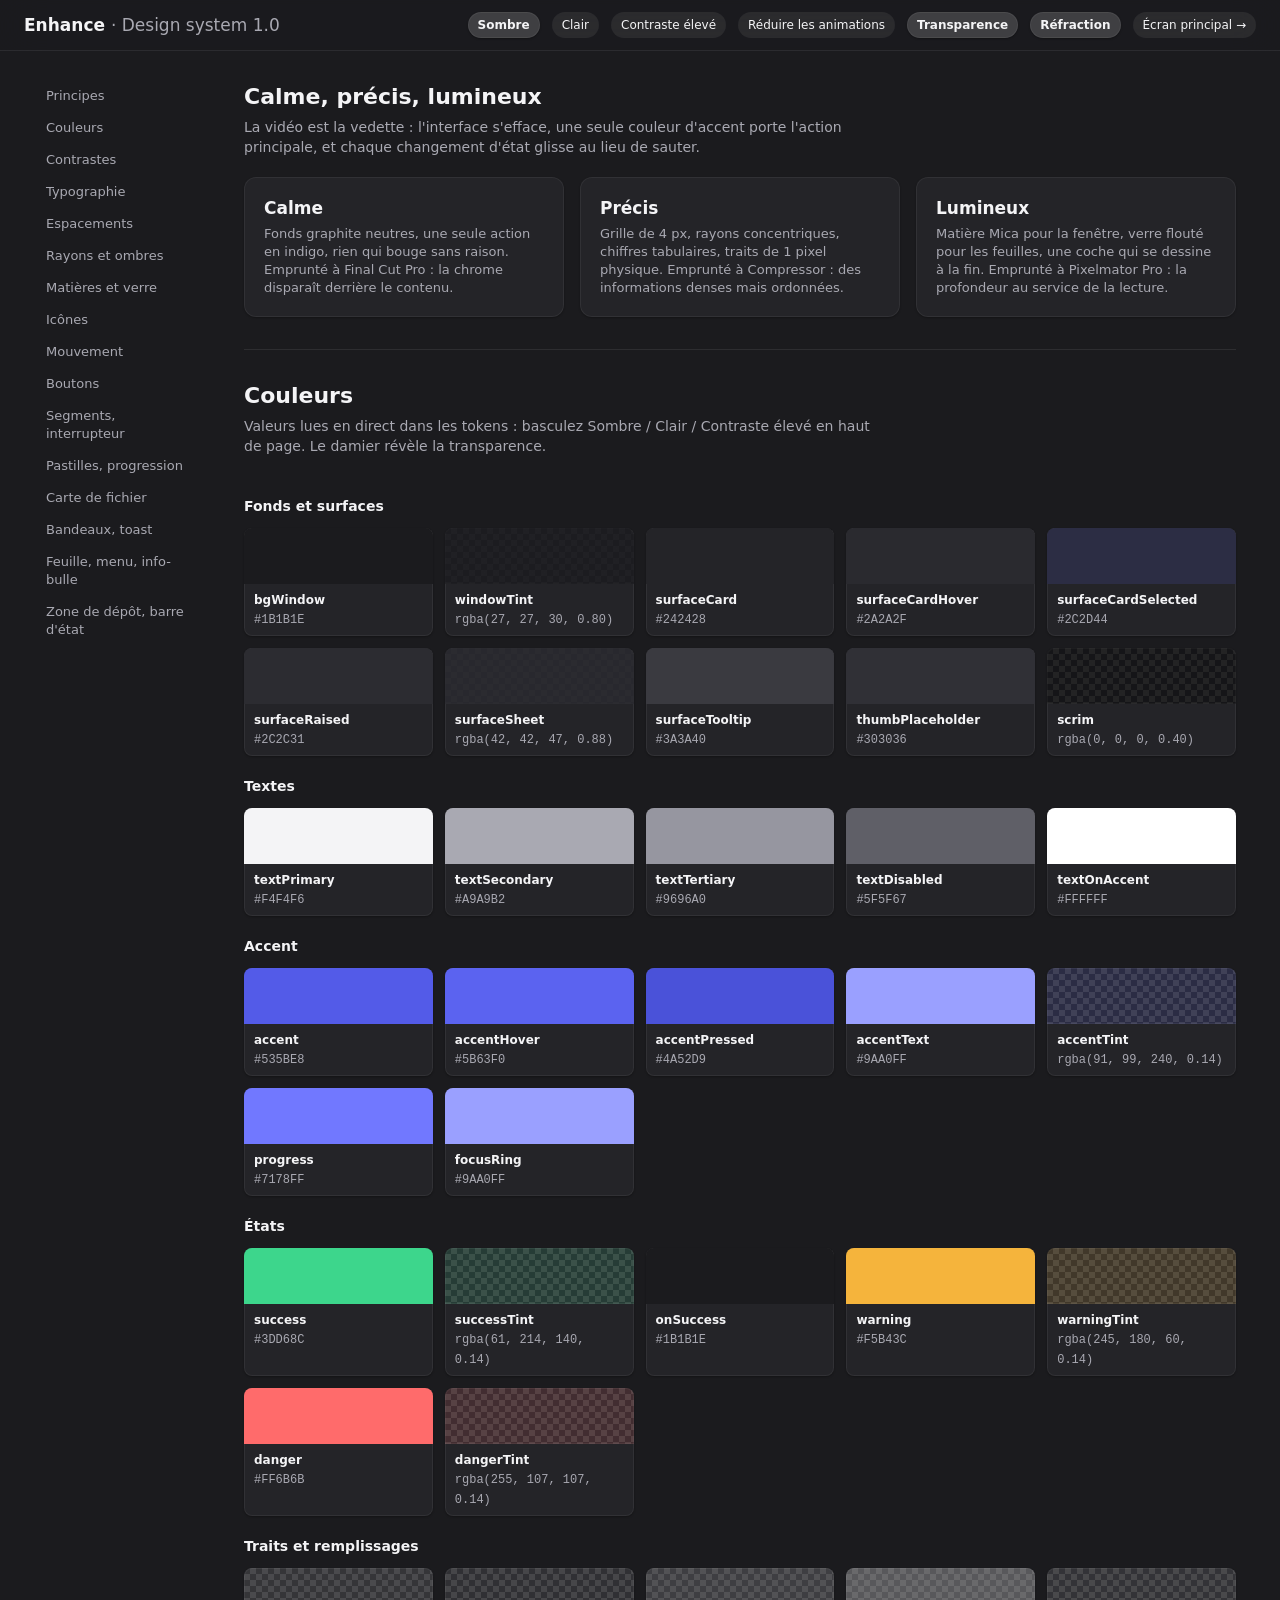
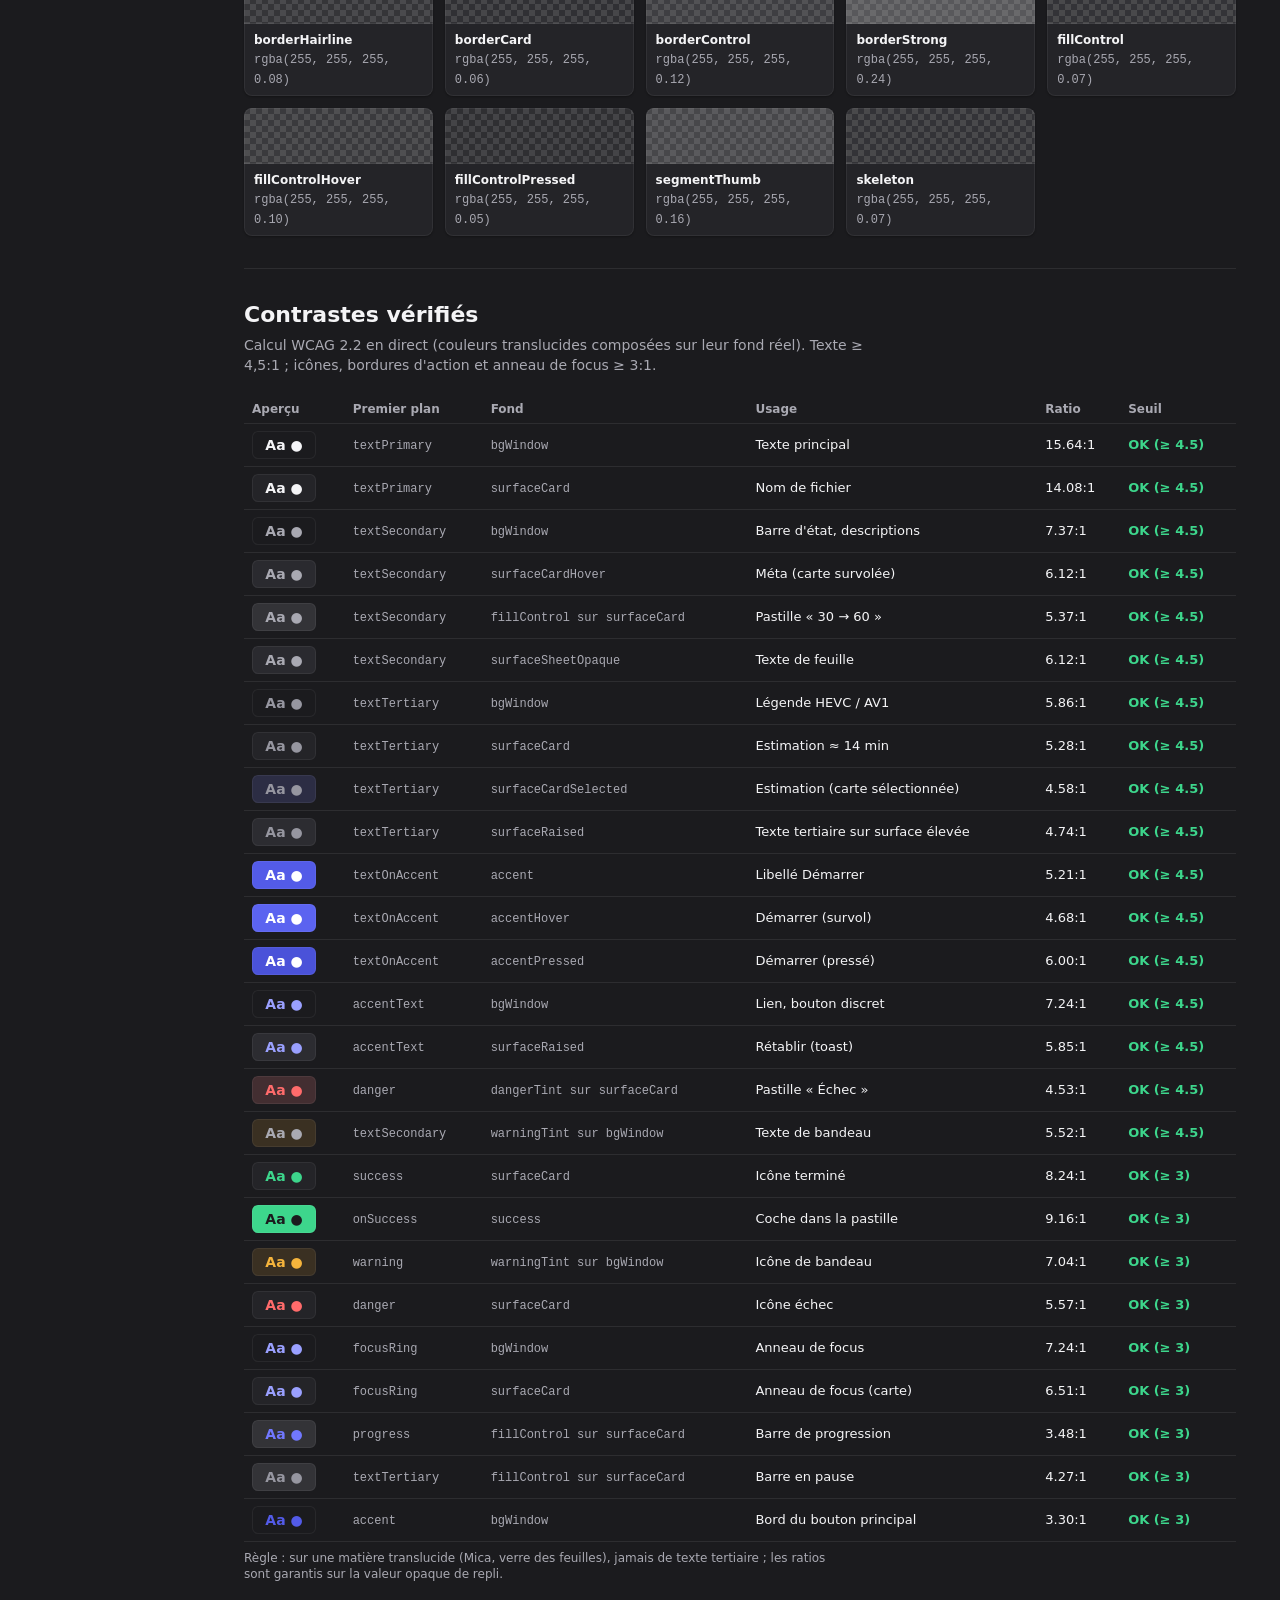
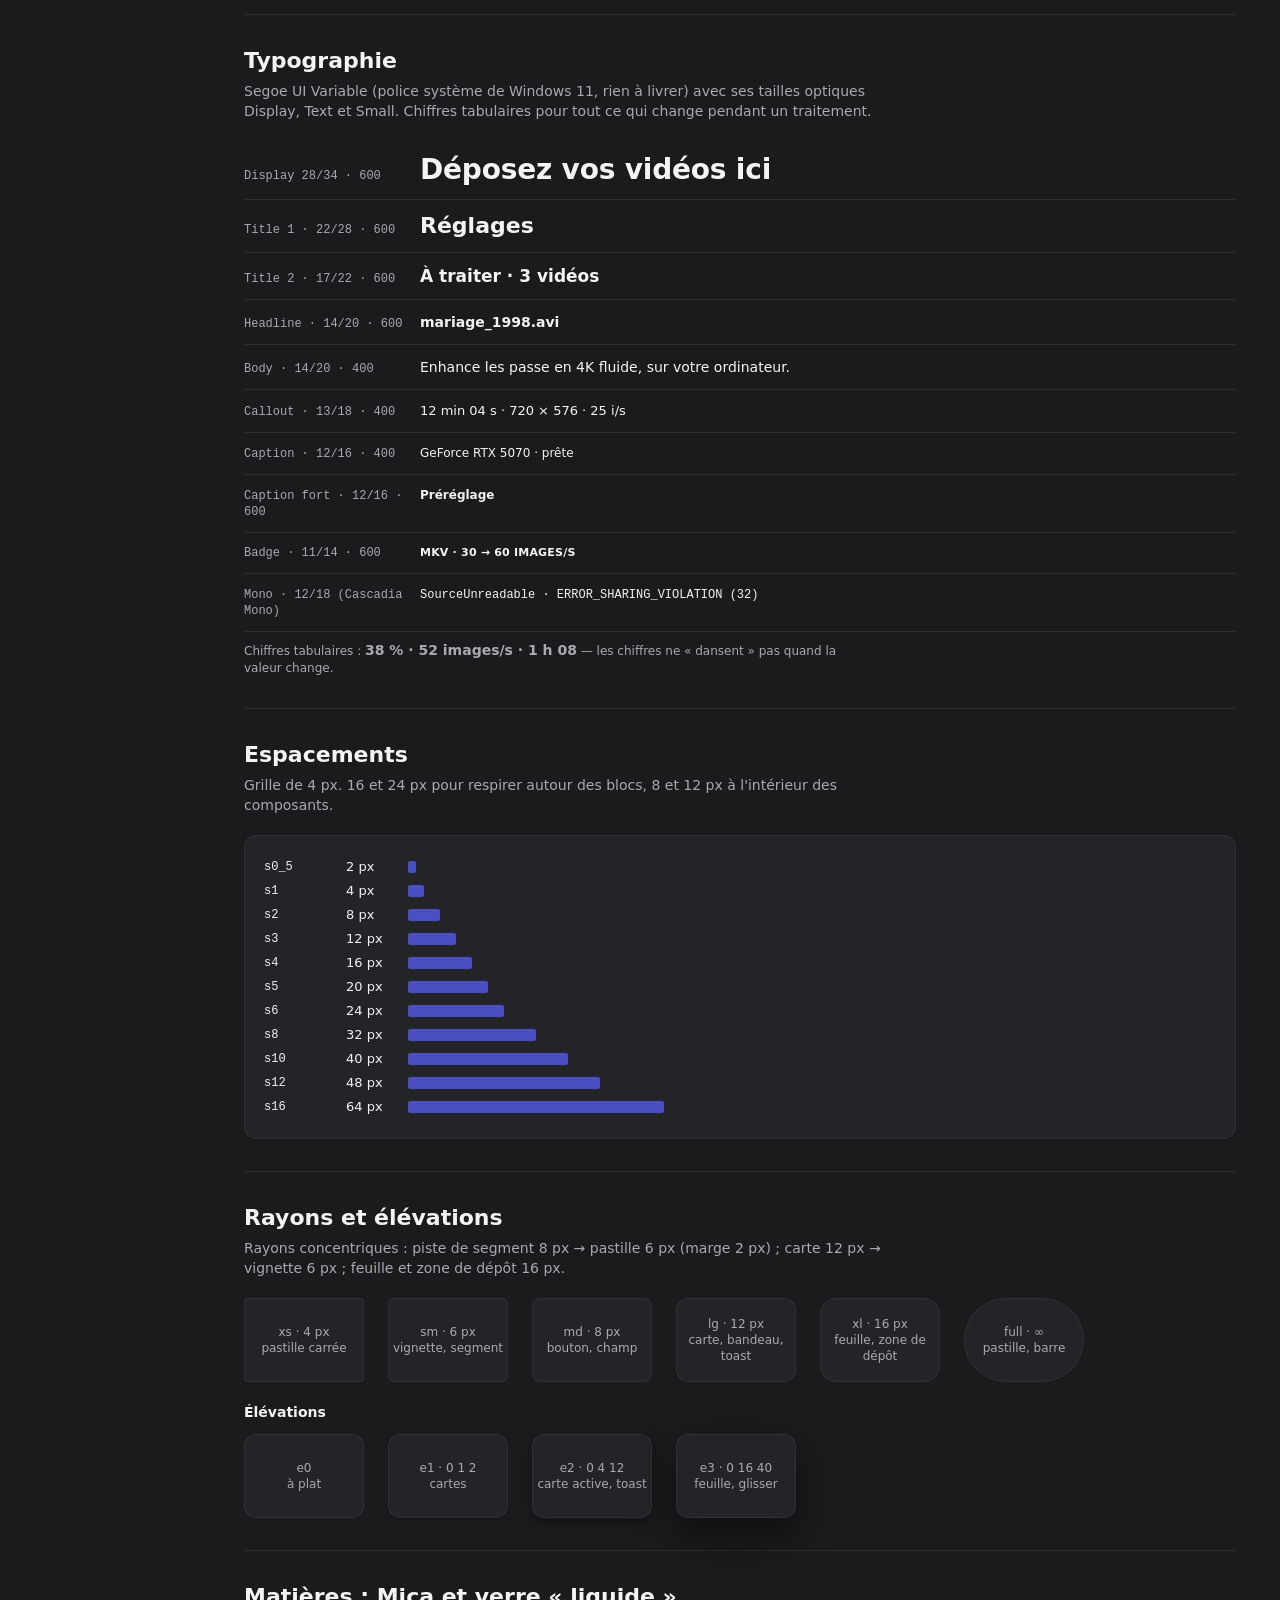
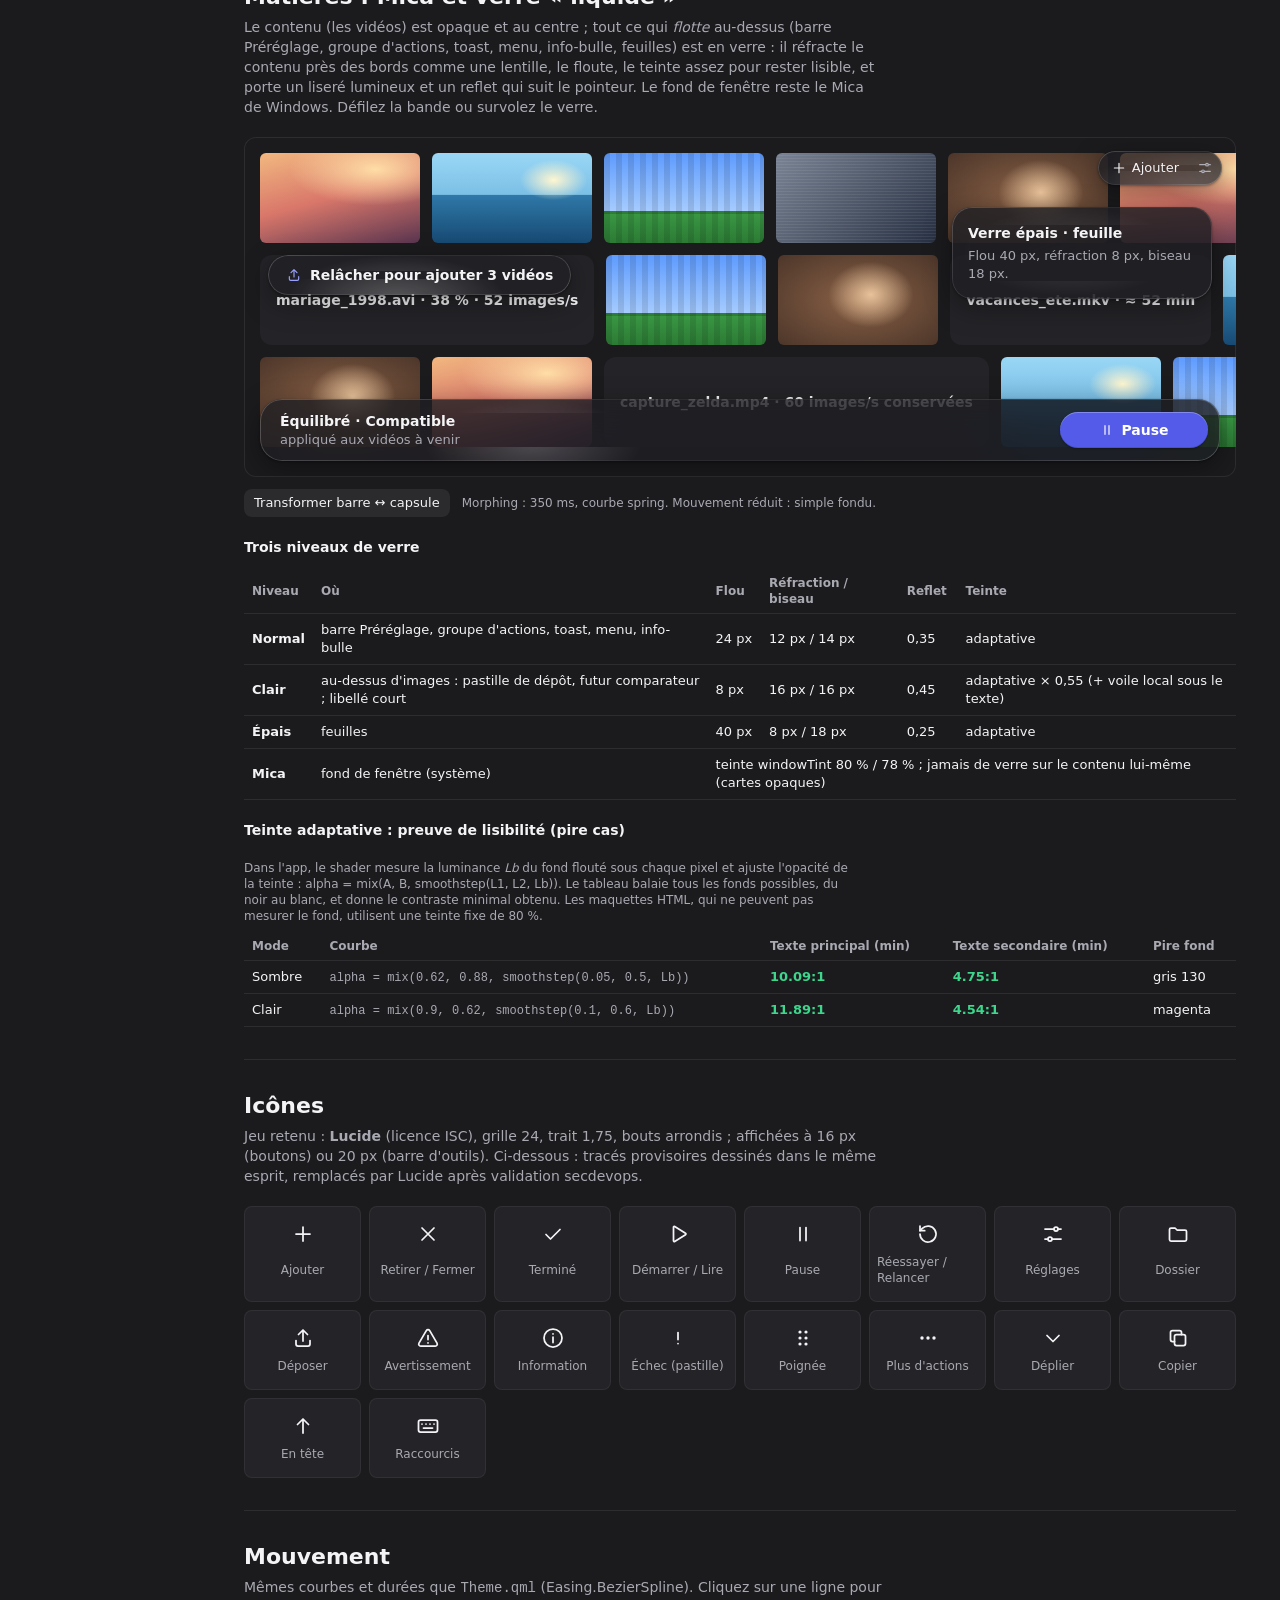
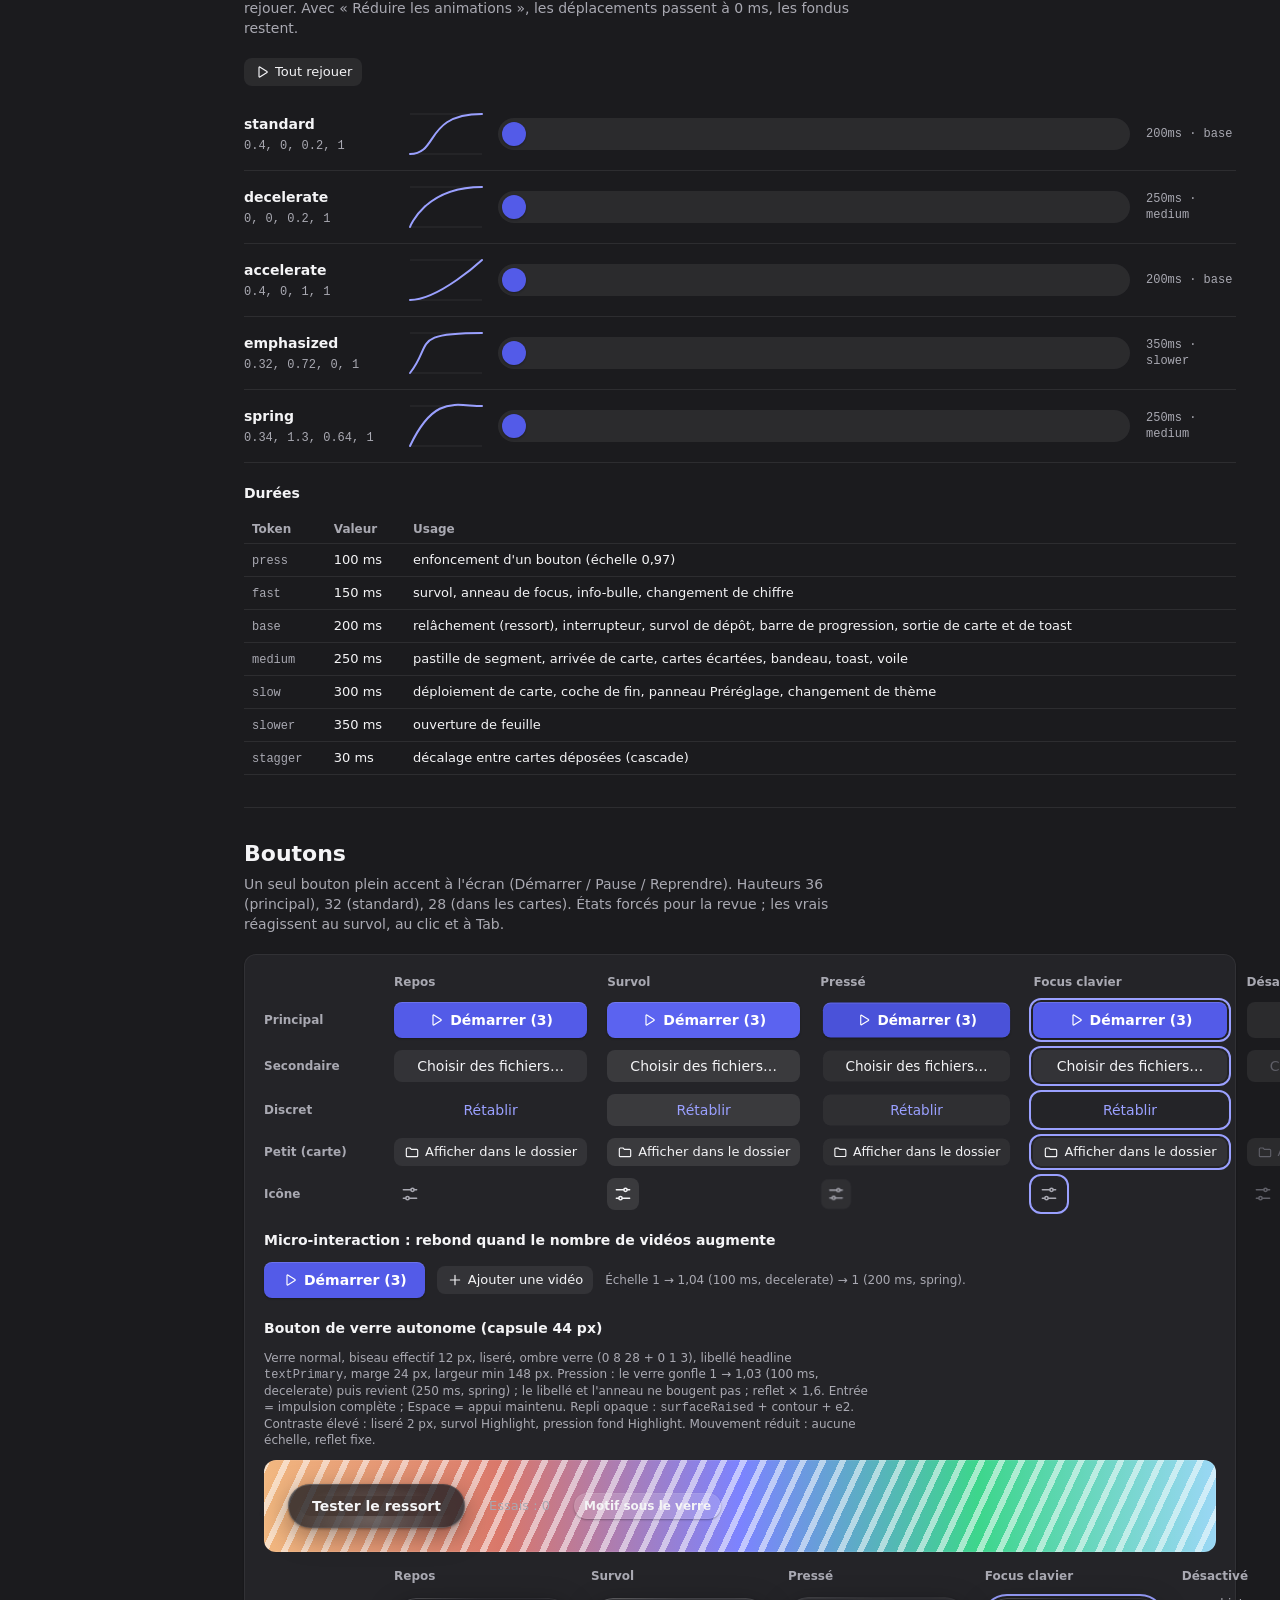
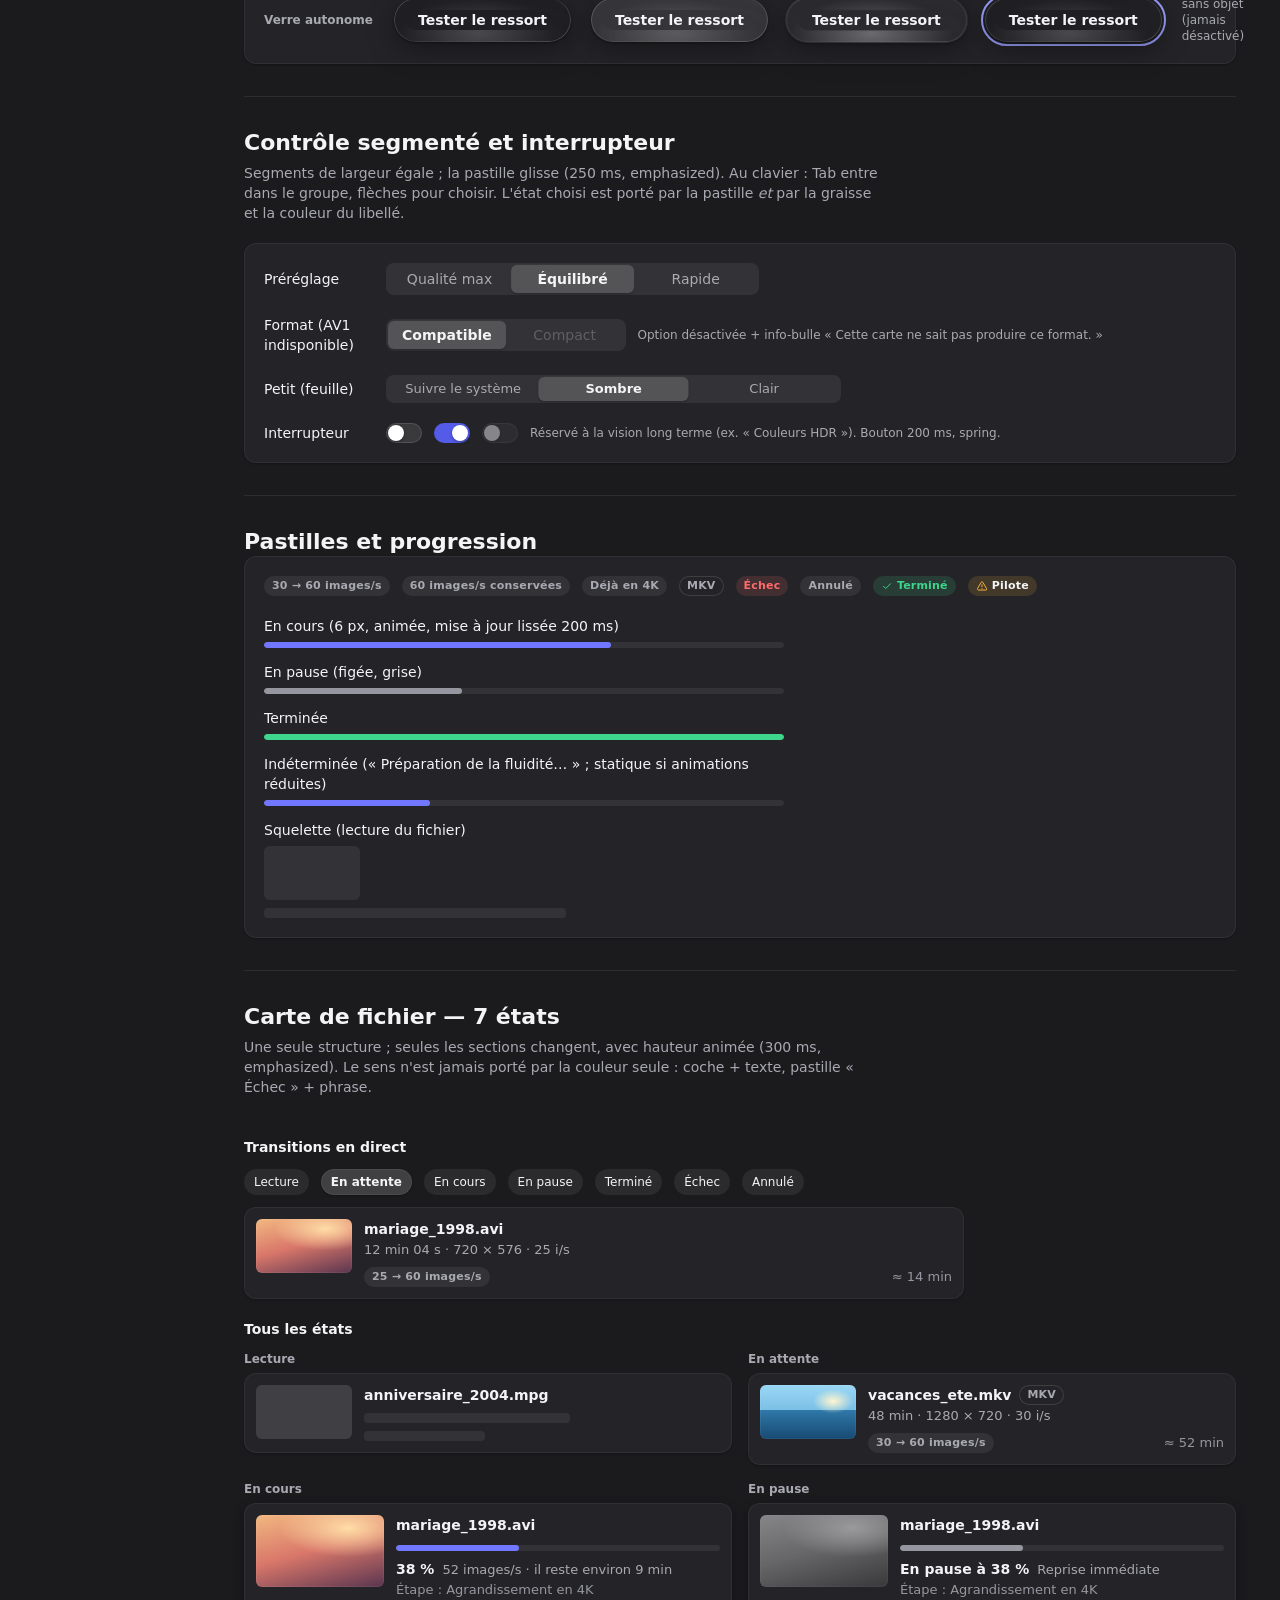
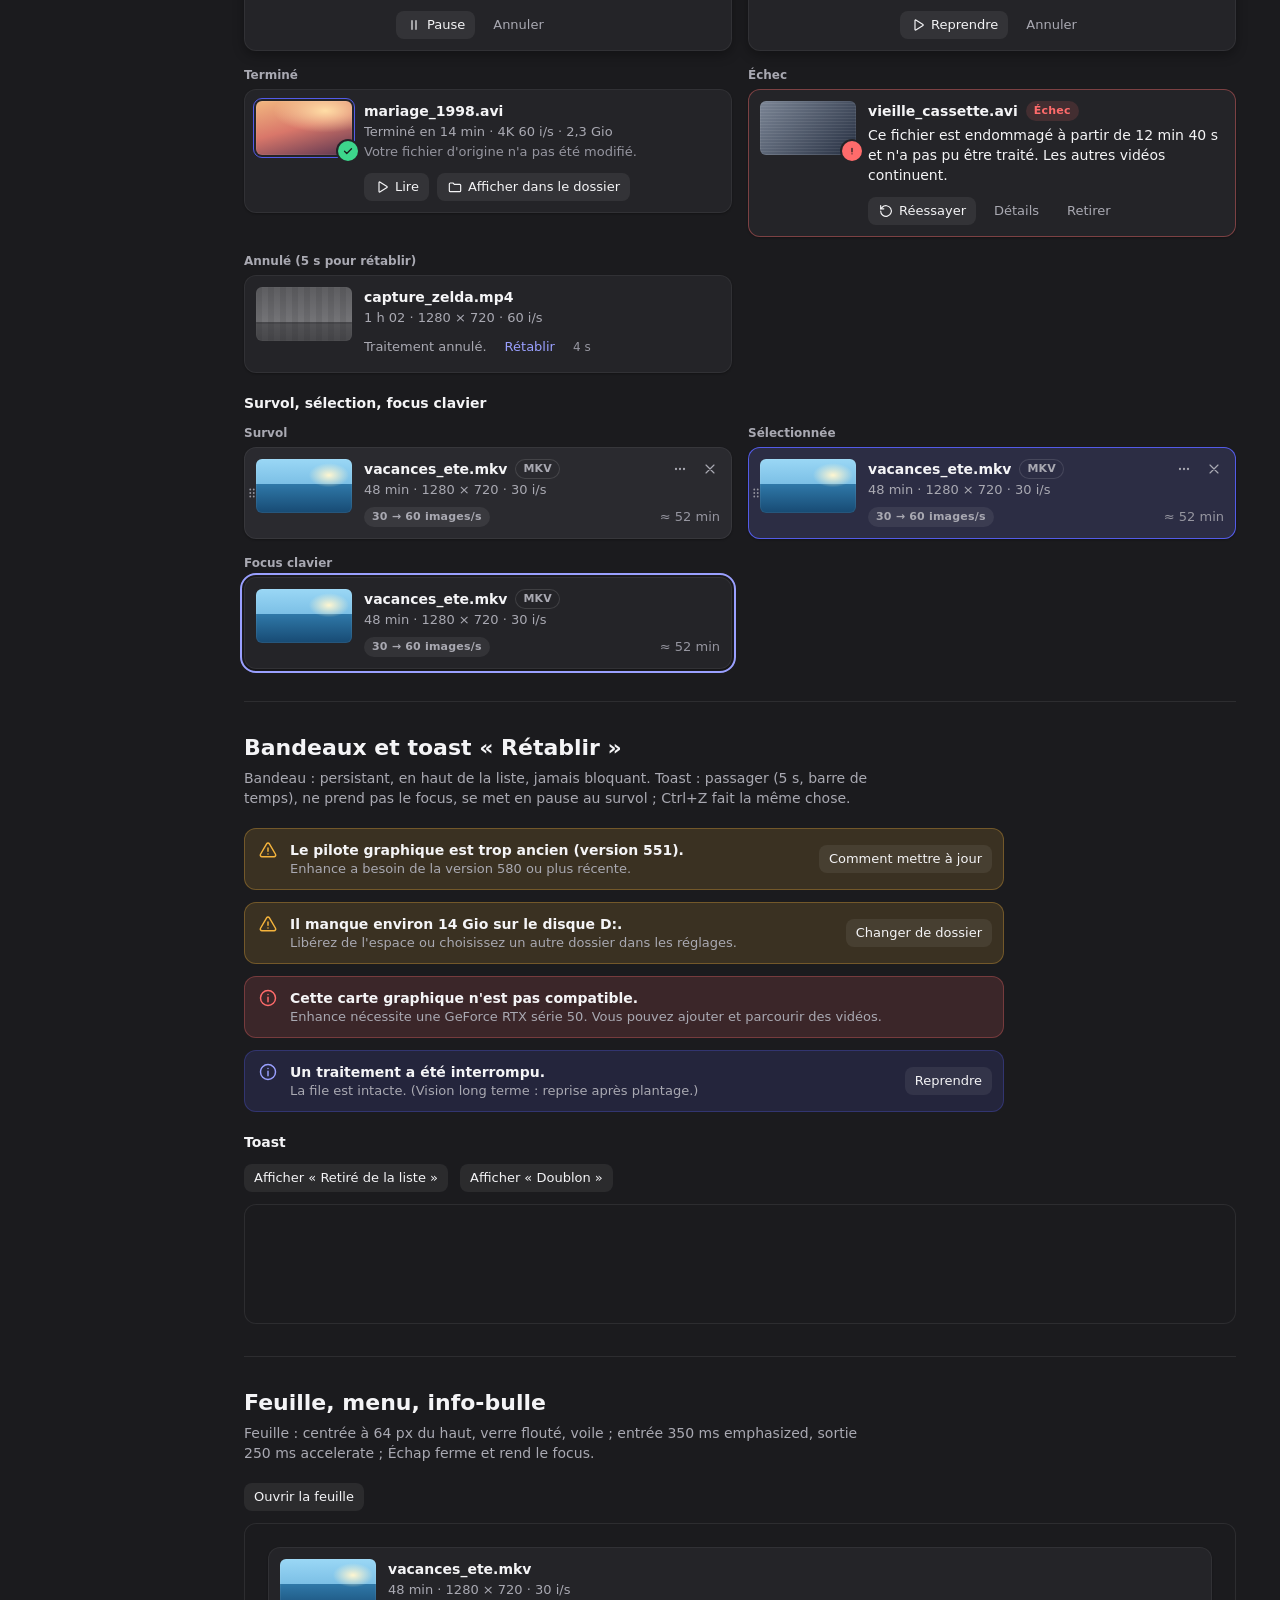
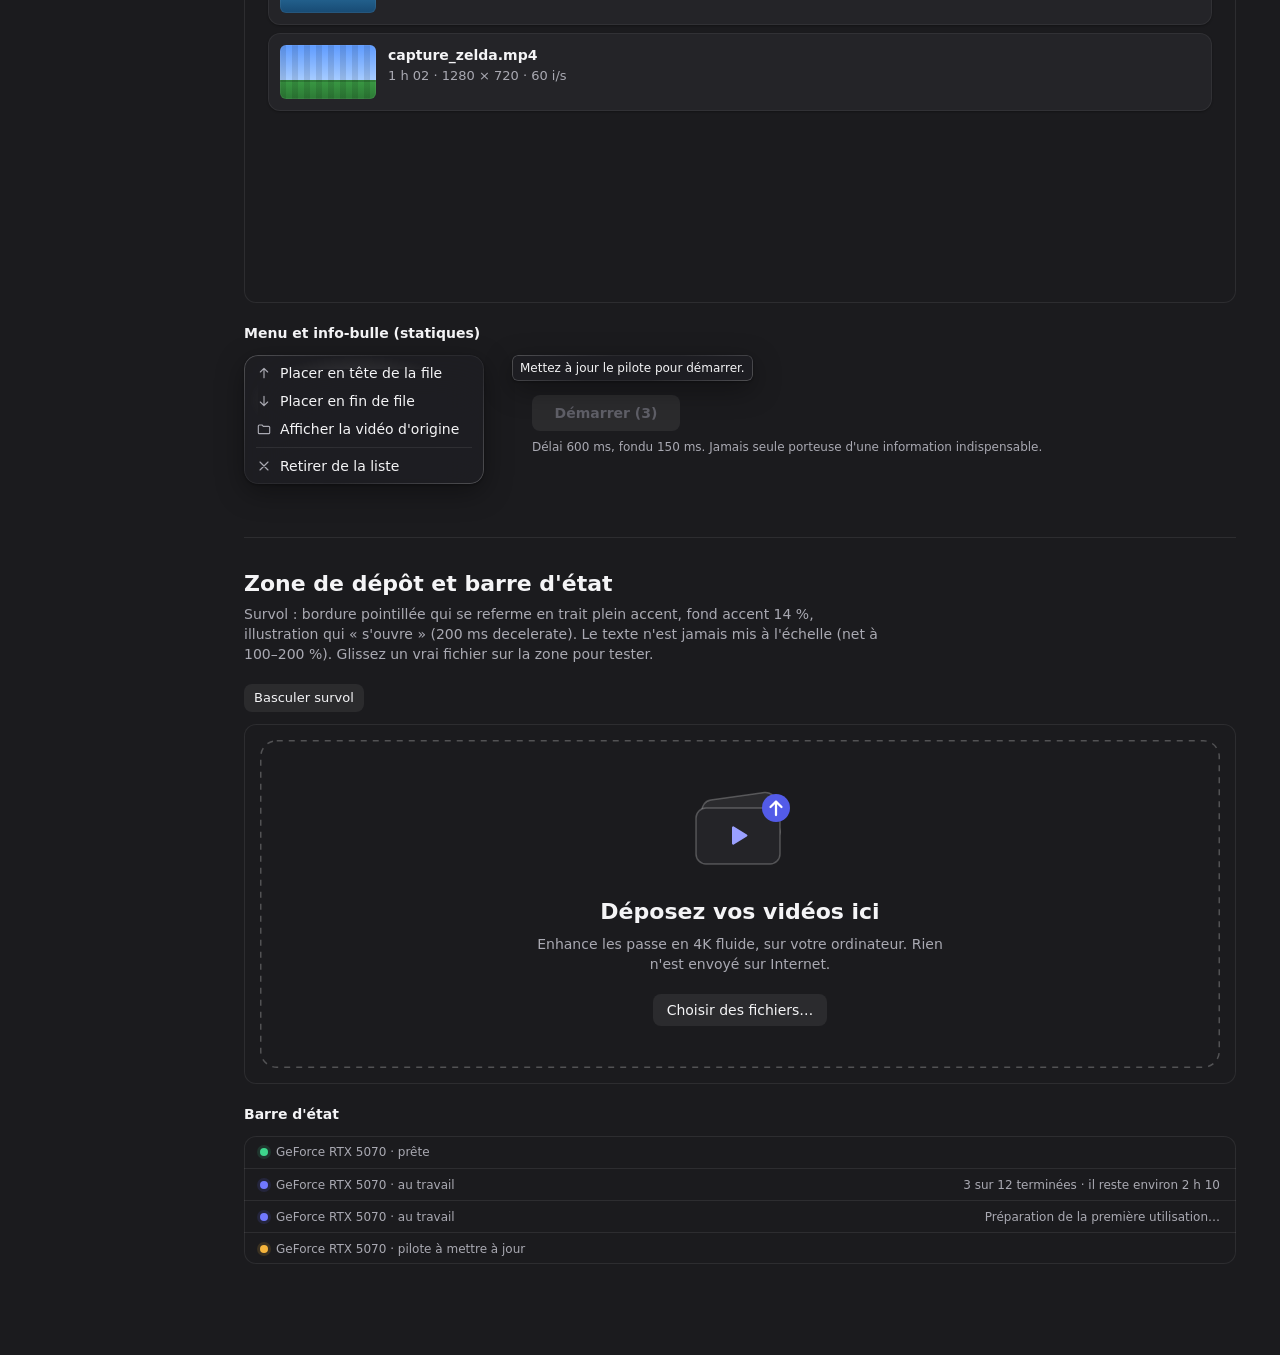
==== commit e2d4bc09: "fix(ui): ecarts du controle design ENH-004 (ombre du verre en jetons, compteur, barre de titre, banc" ====
--- a/docs/design/ui/maquettes/index.html
+++ b/docs/design/ui/maquettes/index.html
@@ -465,6 +465,51 @@
 .seg.liquid .seg-thumb { animation: seg-stretch var(--move-medium) var(--ease-emphasized); }
 @keyframes seg-stretch { 50% { scale: var(--glass-segment-stretch) 0.94; } }
 
+/* Bouton de verre autonome (capsule 44 px, design-system §9.1, ENH-004 specs §6).
+   Le verre (.gbtn-bg) et son voile (.gbtn-fill) gonflent ; le libellé et l'anneau de focus ne sont jamais mis à l'échelle. */
+:root { --size-glass-button-h: 44px; --size-glass-button-pad-x: 24px; }
+.gbtn { position: relative; display: inline-flex; align-items: center; justify-content: center;
+  height: var(--size-glass-button-h); min-width: var(--size-primary-min-w); padding: 0 var(--size-glass-button-pad-x);
+  border: 0; border-radius: var(--r-full); background: transparent; font: var(--t-headline); color: var(--c-text-primary);
+  white-space: nowrap; user-select: none; cursor: default; --mx: 22%; --my: 0%;
+  outline: var(--size-focus-ring-w) solid transparent; outline-offset: 4px;
+  transition: --mx var(--move-fast) var(--ease-decelerate), --my var(--move-fast) var(--ease-decelerate),
+    outline-color var(--dur-fast) var(--ease-decelerate), outline-offset var(--move-fast) var(--ease-decelerate); }
+.gbtn:focus-visible, .gbtn.is-focus { outline-color: var(--c-focus-ring); outline-offset: var(--size-focus-ring-offset); }
+.gbtn-bg, .gbtn-fill { position: absolute; inset: 0; border-radius: inherit; pointer-events: none; transform: scale(1);
+  transition: transform var(--move-medium) var(--ease-spring), background-color var(--dur-fast) var(--ease-standard), box-shadow var(--dur-fast) var(--ease-standard); }
+.gbtn-bg { --g-bezel: 12px; /* biseau effectif = min(14, (44 - 20) / 2) */ z-index: 0; }
+.gbtn-fill { z-index: 1; background: transparent; }
+.gbtn-label { position: relative; z-index: 2; }
+.gbtn-bg.glass::after { background-size: 160px 70px; }
+.gbtn.pressing .gbtn-bg, .gbtn.pressing .gbtn-fill, .gbtn.is-pressed .gbtn-bg, .gbtn.is-pressed .gbtn-fill { transform: scale(var(--glass-press-scale));
+  transition: transform var(--move-press) var(--ease-decelerate), background-color var(--dur-press) var(--ease-standard), box-shadow var(--dur-fast) var(--ease-standard); }
+.reduce-motion .gbtn .gbtn-bg, .reduce-motion .gbtn .gbtn-fill { transform: none !important; }
+@media (prefers-reduced-motion: reduce) { .gbtn .gbtn-bg, .gbtn .gbtn-fill { transform: none !important; } }
+.gbtn:hover .gbtn-fill, .gbtn.is-hover .gbtn-fill { background: var(--c-fill-control-hover); }
+.gbtn.pressing .gbtn-fill, .gbtn.is-pressed .gbtn-fill { background: var(--c-fill-control-pressed); }
+.gbtn.pressing > .glass::after, .gbtn.is-pressed > .glass::after { opacity: calc(var(--g-spec) * 1.6); }
+/* Repli opaque : surfaceRaised + contour borderControl + e2, sans reflet */
+.no-transparency .gbtn-bg { box-shadow: var(--shadow-e2), inset 0 0 0 1px var(--c-border-control); }
+.no-transparency .gbtn-bg::before { display: none; }
+/* Contraste élevé : ButtonFace + liseré 2 px ButtonText ; survol : liseré Highlight ; pression : fond Highlight */
+.hc .gbtn-bg { box-shadow: inset 0 0 0 2px var(--c-border-control); }
+.hc .gbtn-bg::before { display: none; }
+.hc .gbtn:hover .gbtn-bg, .hc .gbtn.is-hover .gbtn-bg, .hc .gbtn.pressing .gbtn-bg, .hc .gbtn.is-pressed .gbtn-bg { box-shadow: inset 0 0 0 2px var(--c-accent); }
+.hc .gbtn:hover .gbtn-fill, .hc .gbtn.is-hover .gbtn-fill { background: transparent; }
+.hc .gbtn.pressing .gbtn-fill, .hc .gbtn.is-pressed .gbtn-fill { background: var(--c-accent); }
+.hc .gbtn.pressing .gbtn-label, .hc .gbtn.is-pressed .gbtn-label { color: var(--c-text-on-accent); }
+/* Plateau d'essai : motif coloré sous les capsules pour rendre le verre visible (catalogue uniquement) */
+.gbtn-stage { position: relative; display: flex; flex-wrap: wrap; align-items: center; gap: var(--s6); padding: var(--s6);
+  border-radius: var(--r-lg); background: var(--c-bg-window); box-shadow: inset 0 0 0 1px var(--c-border-hairline); }
+.gbtn-stage.testbed { background: repeating-linear-gradient(115deg, rgba(255, 255, 255, 0.55) 0 6px, transparent 6px 18px),
+  linear-gradient(90deg, #F2B880 0%, #D9776A 25%, #7C83FF 50%, #3DD68C 75%, #9AD7F5 100%); }
+.hc .gbtn-stage.testbed, .no-transparency .gbtn-stage.testbed { background: var(--c-bg-window); }
+.gbtn-count { font: var(--t-callout); color: var(--c-text-secondary); font-variant-numeric: tabular-nums; white-space: nowrap; }
+.gbtn-count.bump { animation: gb-fade var(--dur-fast) var(--ease-standard), gb-rise var(--move-fast) var(--ease-standard); }
+@keyframes gb-fade { from { opacity: 0; } }
+@keyframes gb-rise { from { transform: translateY(4px); } }
+
 /* =====================================================================
    3. MISE EN PAGE DU CATALOGUE
    ===================================================================== */
@@ -778,6 +823,23 @@
     <div class="row"><button class="btn btn-primary" id="bumpBtn"><svg class="ic"><use href="#i-play"/></svg><span id="bumpLbl">Démarrer (3)</span></button>
       <button class="btn btn-sm" id="bumpAdd"><svg class="ic"><use href="#i-plus"/></svg>Ajouter une vidéo</button>
       <span class="note" style="padding:0">Échelle 1 → 1,04 (100 ms, decelerate) → 1 (200 ms, spring).</span></div>
+
+    <h3 class="sub">Bouton de verre autonome (capsule 44 px)</h3>
+    <p class="note" style="padding:0 0 12px">Verre normal, biseau effectif 12 px, liseré, ombre verre (0 8 28 + 0 1 3), libellé headline <code>textPrimary</code>, marge 24 px, largeur min 148 px. Pression : le verre gonfle 1 → 1,03 (100 ms, decelerate) puis revient (250 ms, spring) ; le libellé et l'anneau ne bougent pas ; reflet × 1,6. Entrée = impulsion complète ; Espace = appui maintenu. Repli opaque : <code>surfaceRaised</code> + contour + e2. Contraste élevé : liseré 2 px, survol Highlight, pression fond Highlight. Mouvement réduit : aucune échelle, reflet fixe.</p>
+    <div class="gbtn-stage testbed" id="gbtnStage">
+      <button class="gbtn" id="gbtnLive"><span class="gbtn-bg glass" aria-hidden="true"></span><span class="gbtn-fill" aria-hidden="true"></span><span class="gbtn-label">Tester le ressort</span></button>
+      <span class="gbtn-count" id="gbtnCount" aria-live="polite">Essais&nbsp;: 0</span>
+      <button class="chip" id="gbtnBed" aria-pressed="true" title="Motif coloré sous le verre (banc d'essai)">Motif sous le verre</button>
+    </div>
+    <div class="grid-states" style="padding-top:16px">
+      <span></span><span class="h">Repos</span><span class="h">Survol</span><span class="h">Pressé</span><span class="h">Focus clavier</span><span class="h">Désactivé</span>
+      <span class="h">Verre autonome</span>
+      <span><button class="gbtn" tabindex="-1"><span class="gbtn-bg glass" aria-hidden="true"></span><span class="gbtn-fill" aria-hidden="true"></span><span class="gbtn-label">Tester le ressort</span></button></span>
+      <span><button class="gbtn is-hover" tabindex="-1"><span class="gbtn-bg glass" aria-hidden="true"></span><span class="gbtn-fill" aria-hidden="true"></span><span class="gbtn-label">Tester le ressort</span></button></span>
+      <span><button class="gbtn is-pressed" tabindex="-1"><span class="gbtn-bg glass" aria-hidden="true"></span><span class="gbtn-fill" aria-hidden="true"></span><span class="gbtn-label">Tester le ressort</span></button></span>
+      <span><button class="gbtn is-focus" tabindex="-1"><span class="gbtn-bg glass" aria-hidden="true"></span><span class="gbtn-fill" aria-hidden="true"></span><span class="gbtn-label">Tester le ressort</span></button></span>
+      <span class="note" style="padding:0">sans objet (jamais désactivé)</span>
+    </div>
   </div>
 </section>
 
@@ -1208,6 +1270,43 @@
 document.addEventListener('pointerup', () => $$('.glass.pressing').forEach(g => g.classList.remove('pressing')));
 $$('.seg').forEach(seg => seg.addEventListener('click', () => { seg.classList.remove('liquid'); void seg.offsetWidth; seg.classList.add('liquid'); }));
 
+/* ---------- Bouton de verre autonome (ENH-004) ---------- */
+(() => {
+  const btn = $('#gbtnLive'), countEl = $('#gbtnCount');
+  if (!btn) return;
+  let n = 0;
+  const moveMs = name => parseFloat(getComputedStyle(root).getPropertyValue(name)) || 0;
+  const reduced = () => root.classList.contains('reduce-motion') || matchMedia('(prefers-reduced-motion: reduce)').matches;
+  const increment = () => { // dans l'app : DemoCounter.increment() (C++), puis relecture du Q_PROPERTY
+    n++;
+    countEl.textContent = 'Essais : ' + n;
+    countEl.classList.remove('bump'); void countEl.offsetWidth; countEl.classList.add('bump');
+  };
+  const release = () => btn.classList.remove('pressing');
+  btn.addEventListener('pointerdown', e => { if (e.button === 0) btn.classList.add('pressing'); });
+  ['pointerup', 'pointerleave', 'pointercancel'].forEach(t => btn.addEventListener(t, release));
+  btn.addEventListener('keydown', e => {
+    if (e.key === ' ' && !e.repeat) btn.classList.add('pressing');
+    if (e.key === 'Enter' && !e.repeat) { e.preventDefault(); btn.classList.add('pressing'); setTimeout(release, Math.max(16, moveMs('--move-press'))); increment(); }
+  });
+  btn.addEventListener('keyup', e => { if (e.key === ' ') release(); });
+  btn.addEventListener('click', increment); // souris et Espace (au relâchement)
+  let raf = 0, last = null;
+  btn.addEventListener('pointermove', e => {
+    if (reduced() || root.classList.contains('hc') || root.classList.contains('no-transparency')) return;
+    last = e;
+    if (raf) return;
+    raf = requestAnimationFrame(() => {
+      raf = 0;
+      const r = btn.getBoundingClientRect();
+      btn.style.setProperty('--mx', ((last.clientX - r.left) / r.width * 100).toFixed(1) + '%');
+      btn.style.setProperty('--my', ((last.clientY - r.top) / r.height * 100).toFixed(1) + '%');
+    });
+  }, { passive: true });
+  btn.addEventListener('pointerleave', () => { btn.style.removeProperty('--mx'); btn.style.removeProperty('--my'); });
+  $('#gbtnBed').onclick = () => { $('#gbtnBed').setAttribute('aria-pressed', String($('#gbtnStage').classList.toggle('testbed'))); };
+})();
+
 function refresh() { renderSwatches(); renderContrast(); renderAdaptive(); }
 refresh();
 })();
